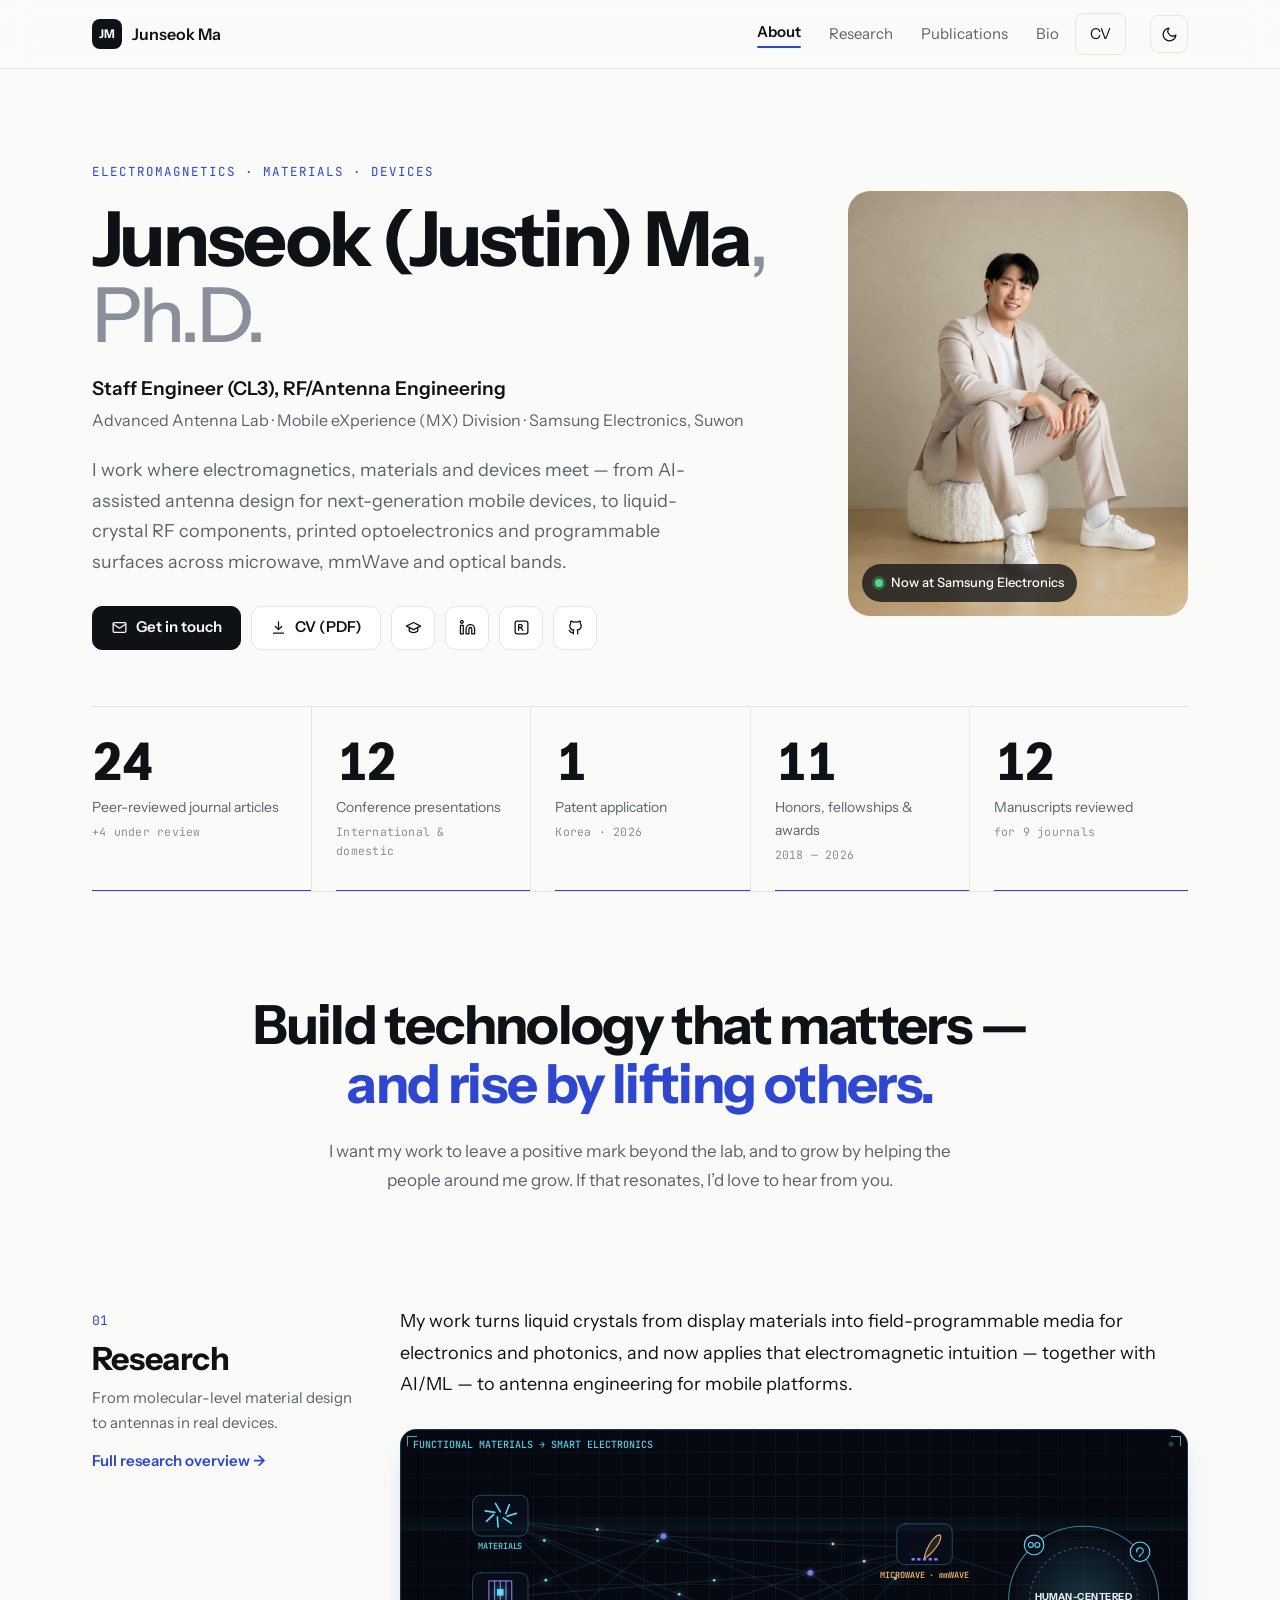
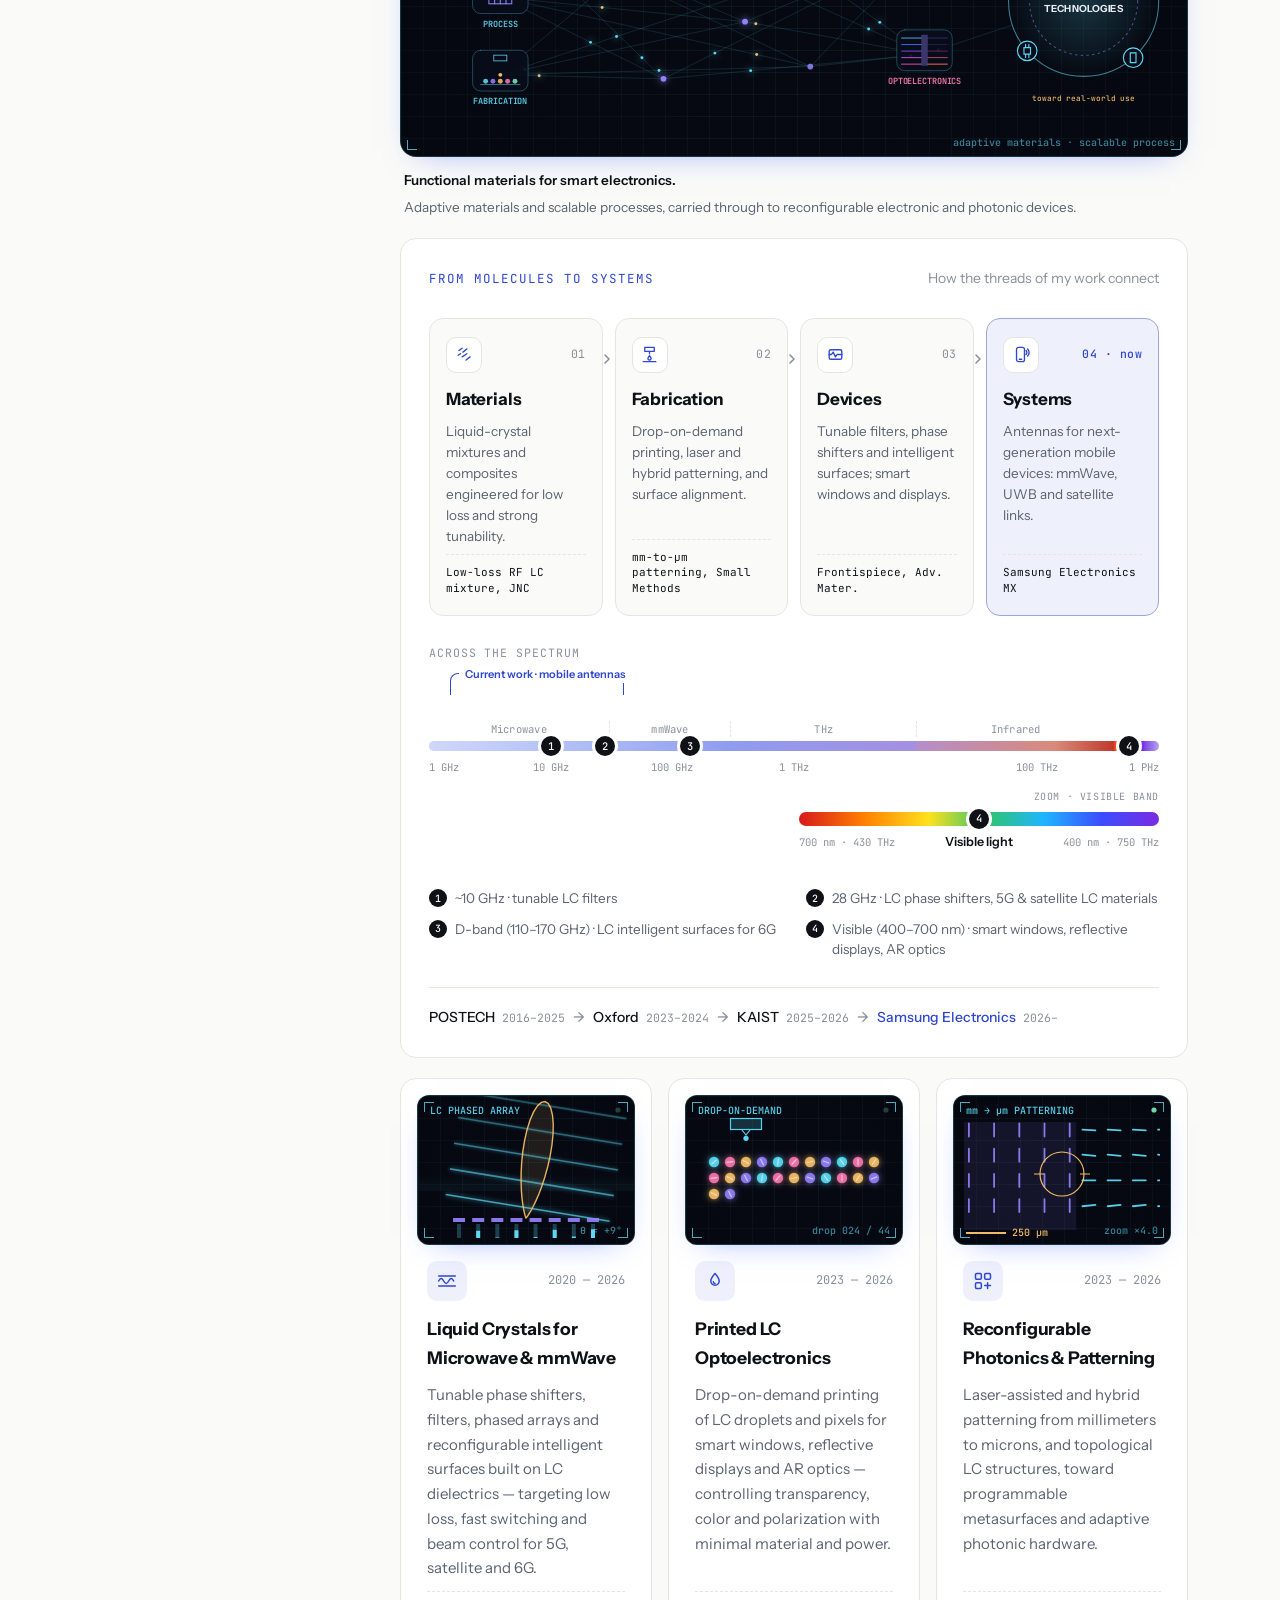
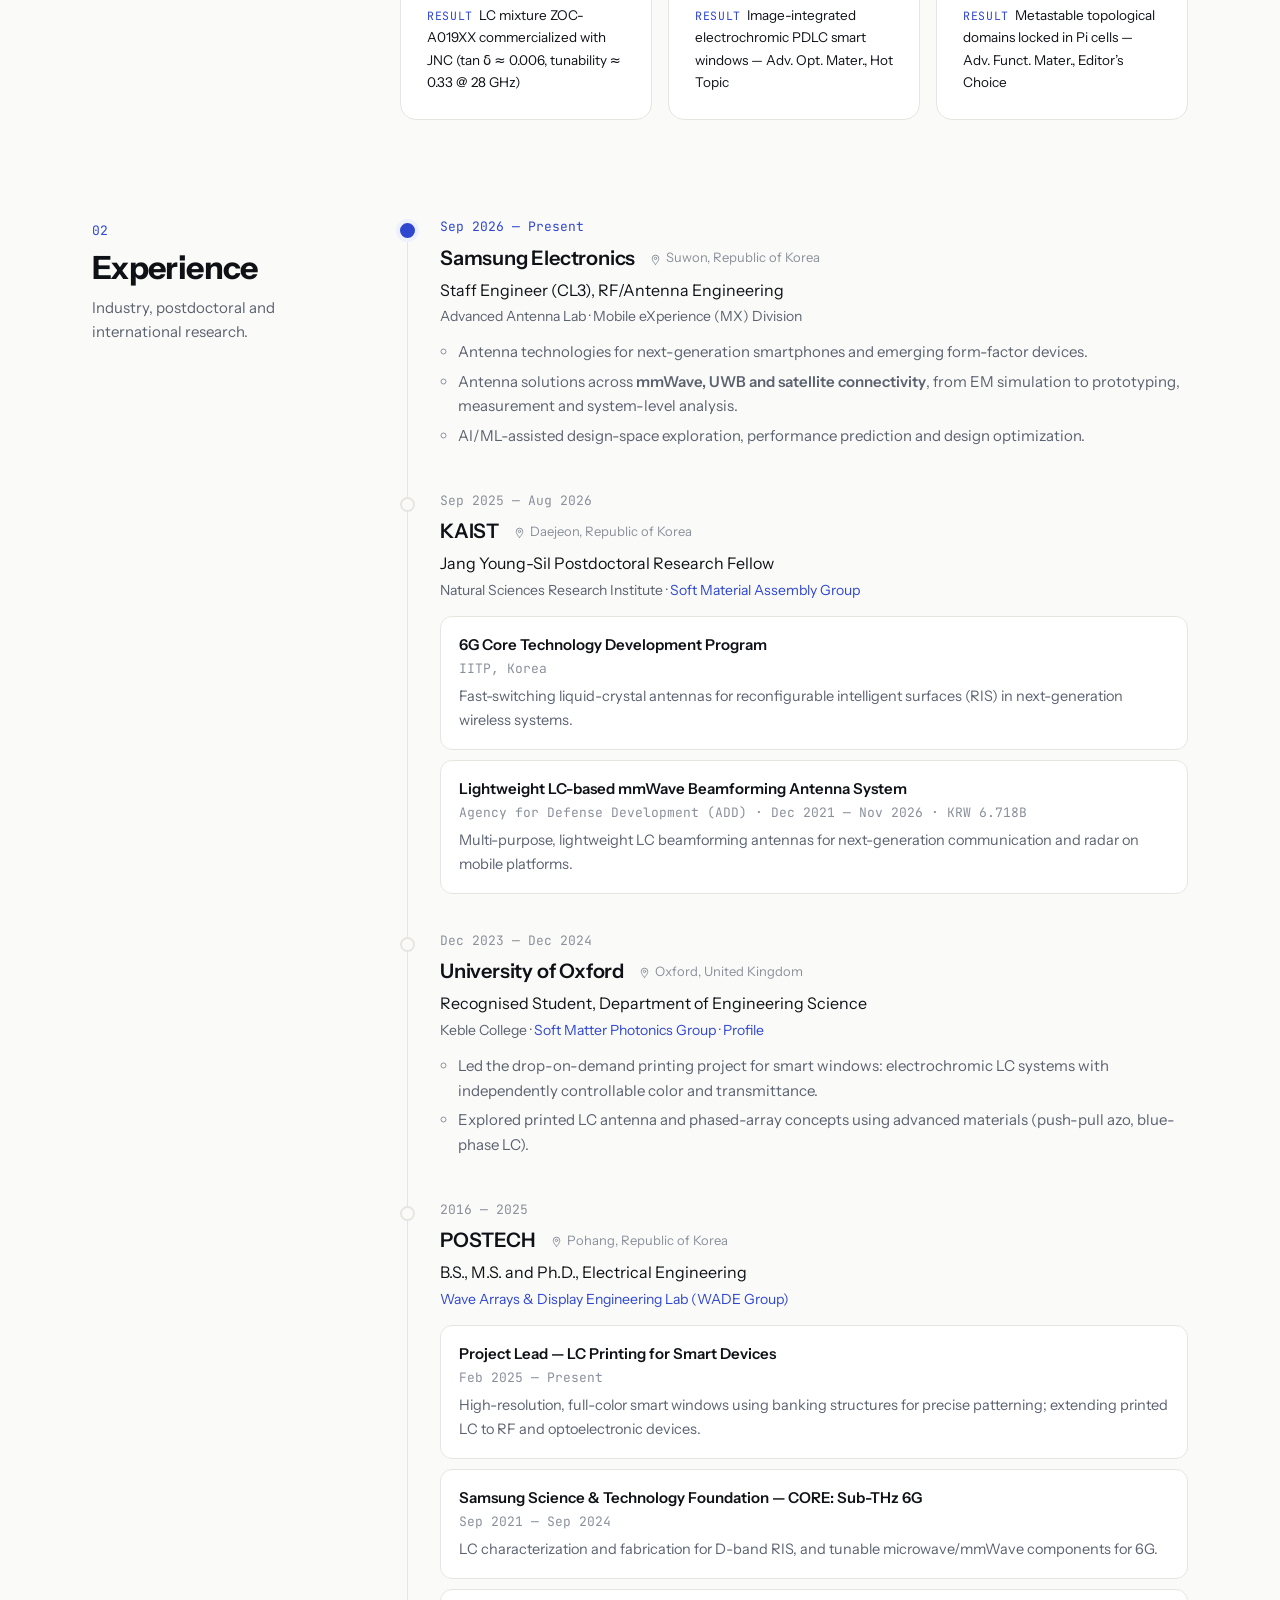
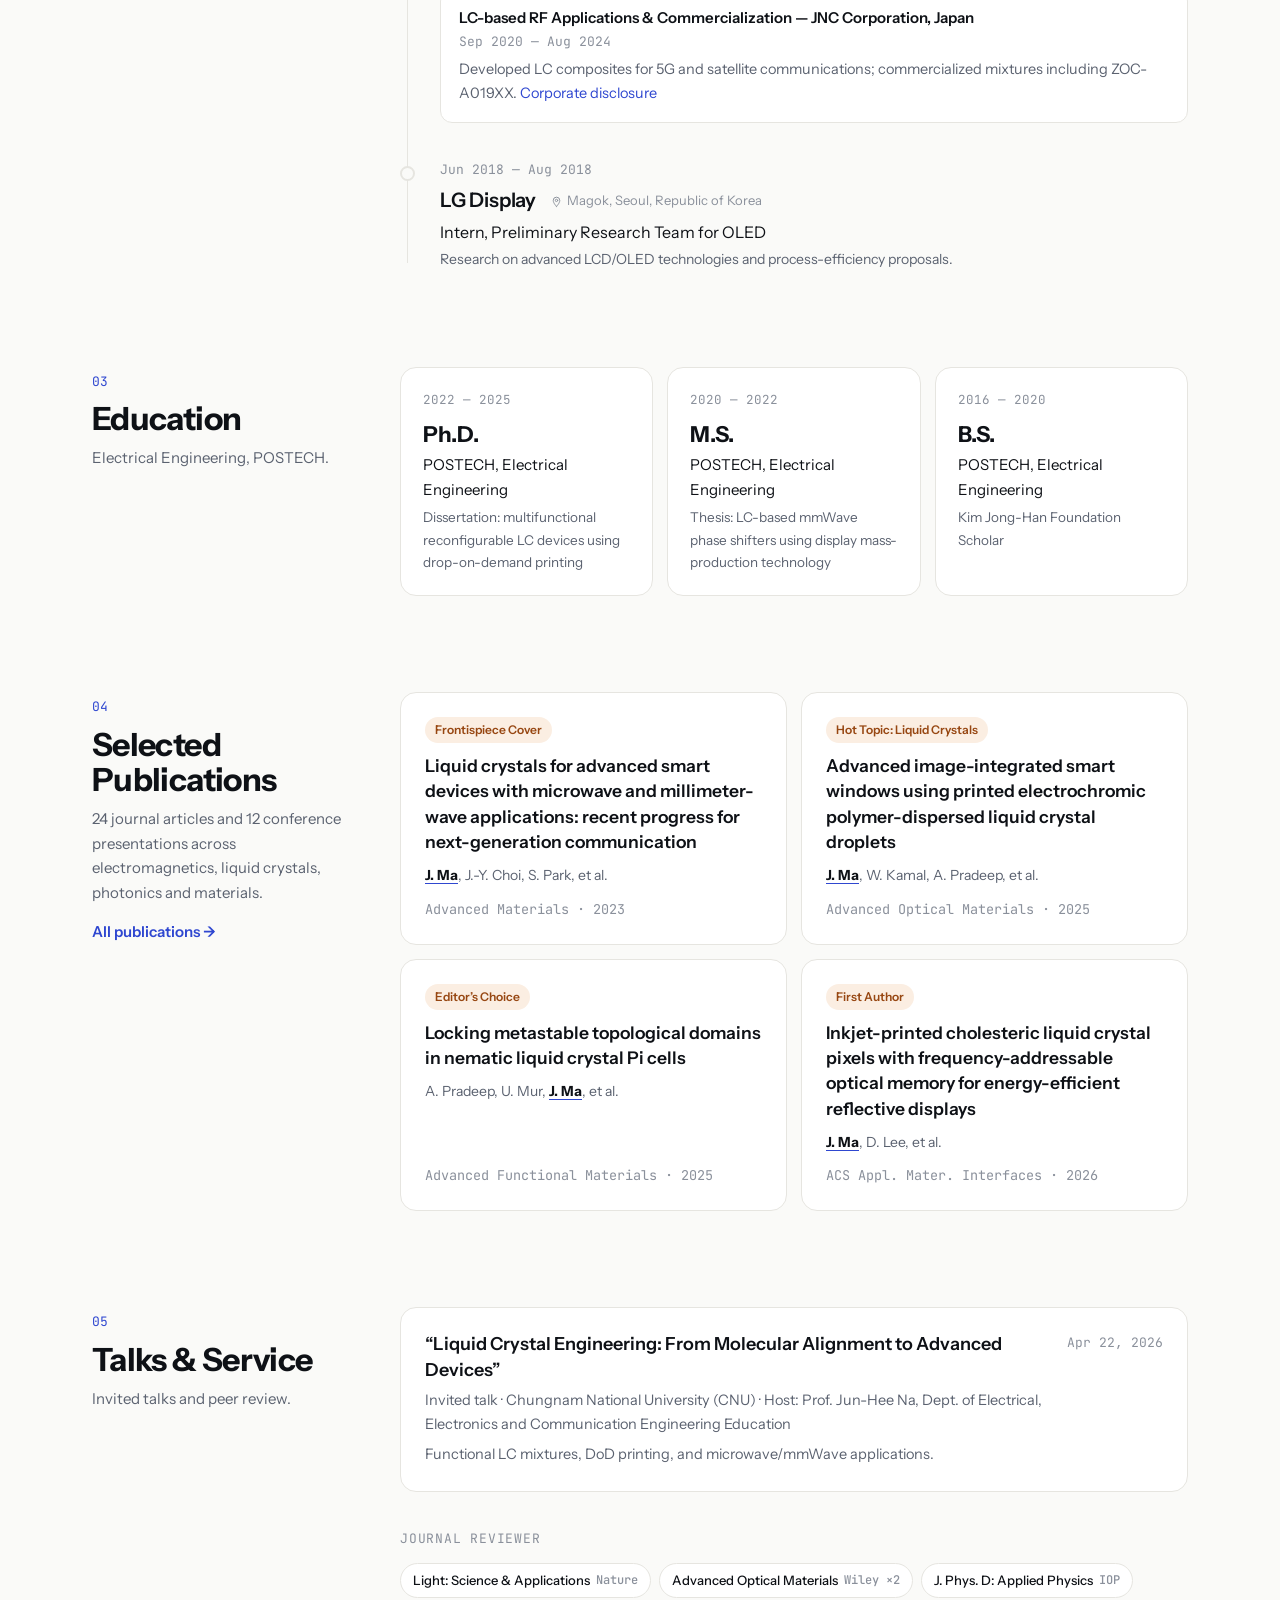
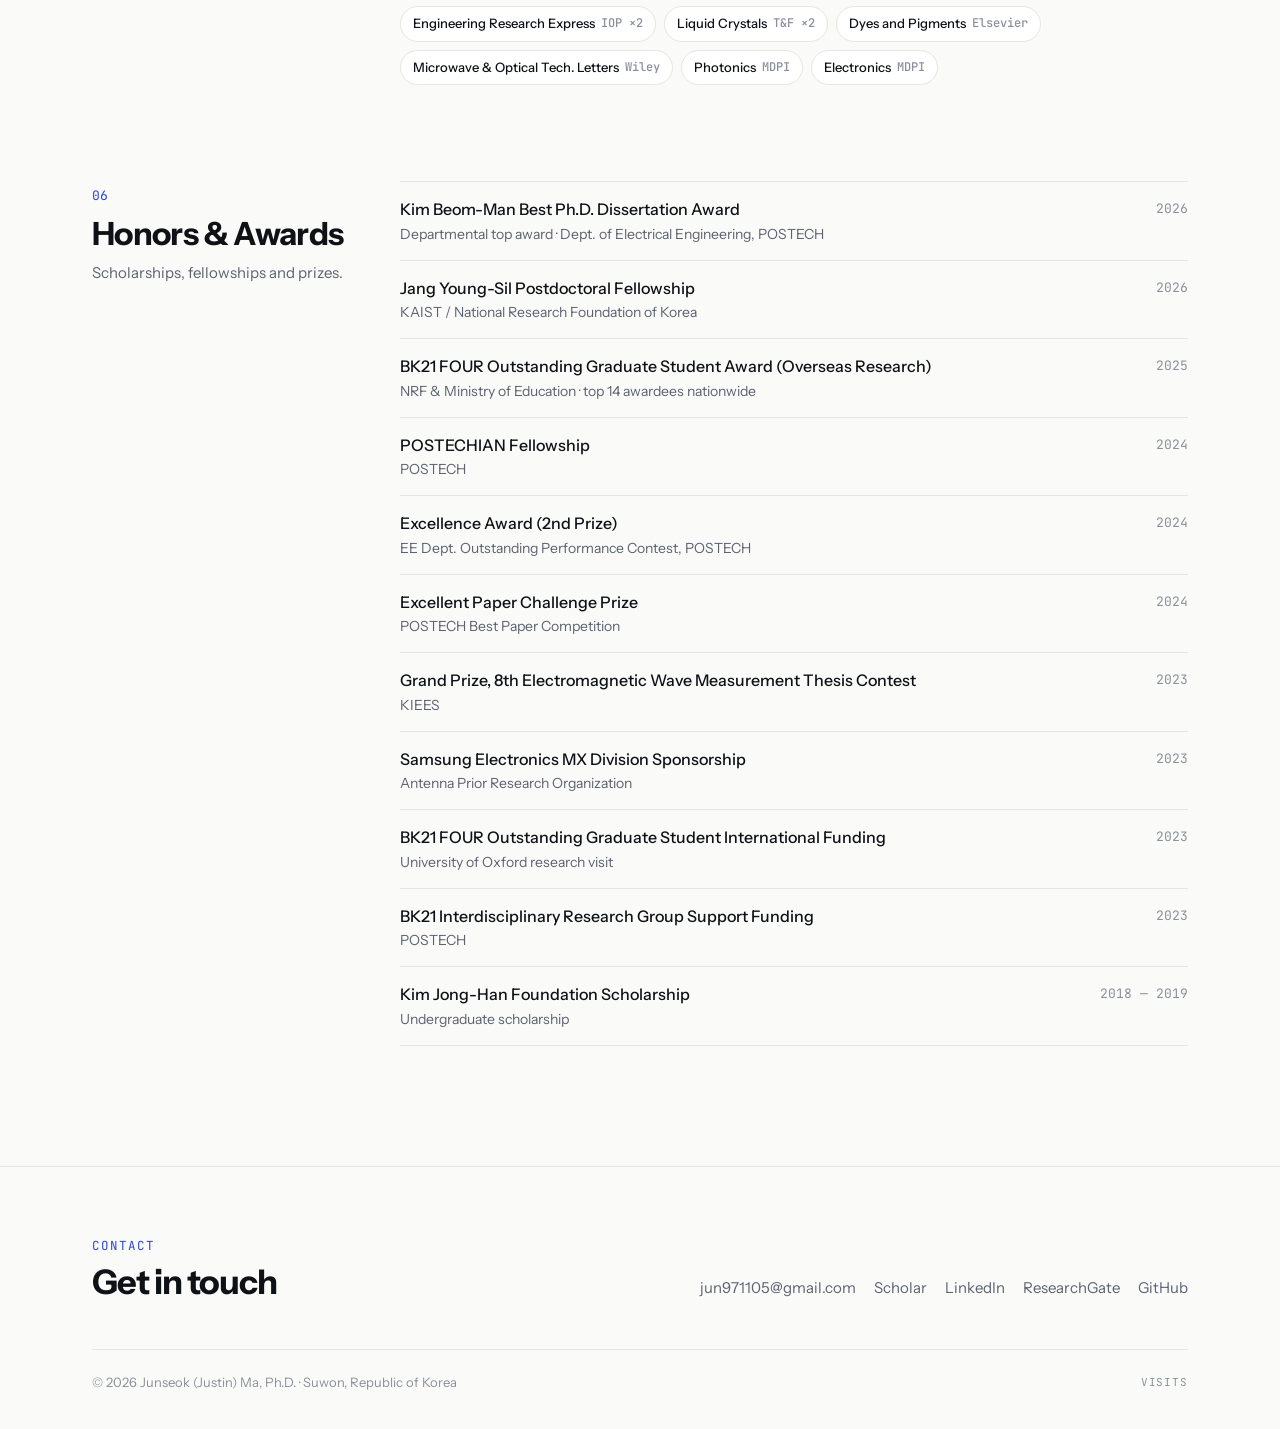
==== index.html @ 5d8ed4ac "Cache-bust stylesheet so the new home section renders with its styles" ====
<!DOCTYPE html>
<html lang="en">
<head>
  <!-- HEAD:START -->
  <meta charset="UTF-8" />
  <meta name="viewport" content="width=device-width, initial-scale=1" />
  <meta name="color-scheme" content="light dark" />
  <link rel="preconnect" href="https://fonts.googleapis.com" />
  <link rel="preconnect" href="https://fonts.gstatic.com" crossorigin />
  <link href="https://fonts.googleapis.com/css2?family=Instrument+Sans:wght@400;500;600;700&family=JetBrains+Mono:wght@400;500&display=swap" rel="stylesheet" />
  <link rel="stylesheet" href="/assets/css/site.css?v=20260925b" />
  <script>try{var t=localStorage.getItem('theme');if(t)document.documentElement.setAttribute('data-theme',t);}catch(e){}</script>
  <!-- HEAD:END -->
  <title>Junseok (Justin) Ma, Ph.D.</title>
  <meta name="description" content="Junseok (Justin) Ma, Ph.D. — Staff Engineer in RF/Antenna Engineering at Samsung Electronics. AI-assisted antenna design, mmWave, UWB, satellite connectivity and liquid-crystal RF devices." />
</head>
<body>

<!-- NAV:START -->
<header class="site-nav">
  <div class="container">
    <a class="brand" href="/"><span class="brand-mark">JM</span>Junseok Ma</a>
    <nav class="nav-links" aria-label="Main">
      <a href="/" data-nav="home" class="active" aria-current="page">About</a>
      <a href="/research.html" data-nav="research">Research</a>
      <a href="/publication.html" data-nav="publications">Publications</a>
      <a href="/bio.html" data-nav="bio">Bio</a>
      <a class="nav-cv" href="https://drive.google.com/file/d/1LHwjuKT5SRex9XsXRxIwTksMJjRlqdAP/view?usp=sharing" target="_blank" rel="noopener">CV</a>
    </nav>
    <button class="theme-toggle" type="button" data-theme-toggle aria-label="Toggle dark mode">
      <svg viewBox="0 0 24 24" fill="none" stroke="currentColor" stroke-width="1.8" stroke-linecap="round" stroke-linejoin="round" aria-hidden="true"><path d="M21 12.8A9 9 0 1 1 11.2 3a7 7 0 0 0 9.8 9.8z"/></svg>
    </button>
  </div>
</header>
<!-- NAV:END -->

<main>

  <!-- Hero -->
  <section class="hero" id="about">
    <div class="container">
      <div>
        <span class="eyebrow">Electromagnetics · Materials · Devices</span>
        <h1>Junseok (Justin) Ma<span class="phd">, Ph.D.</span></h1>
        <p class="hero-role">Staff Engineer (CL3), RF/Antenna Engineering</p>
        <p class="hero-org">Advanced Antenna Lab · Mobile eXperience (MX) Division · Samsung Electronics, Suwon</p>
        <p class="hero-lead">I work where electromagnetics, materials and devices meet — from AI-assisted antenna design for next-generation mobile devices, to liquid-crystal RF components, printed optoelectronics and programmable surfaces across microwave, mmWave and optical bands.</p>
        <div class="hero-actions">
          <a class="btn btn-primary" href="mailto:jun971105@gmail.com">
            <svg viewBox="0 0 24 24" fill="none" stroke="currentColor" stroke-width="1.8" stroke-linecap="round" stroke-linejoin="round" aria-hidden="true"><rect x="3" y="5" width="18" height="14" rx="2"/><path d="m3 7 9 6 9-6"/></svg>
            Get in touch
          </a>
          <a class="btn" href="https://drive.google.com/file/d/1LHwjuKT5SRex9XsXRxIwTksMJjRlqdAP/view?usp=sharing" target="_blank" rel="noopener">
            <svg viewBox="0 0 24 24" fill="none" stroke="currentColor" stroke-width="1.8" stroke-linecap="round" stroke-linejoin="round" aria-hidden="true"><path d="M12 4v11m0 0-4.5-4.5M12 15l4.5-4.5M5 20h14"/></svg>
            CV (PDF)
          </a>
          <a class="icon-link" href="https://scholar.google.com/citations?user=HI6_iqEAAAAJ&hl=en" target="_blank" rel="noopener" aria-label="Google Scholar" title="Google Scholar">
            <svg viewBox="0 0 24 24" fill="none" stroke="currentColor" stroke-width="1.8" stroke-linecap="round" stroke-linejoin="round" aria-hidden="true"><path d="M22 10 12 5 2 10l10 5 10-5z"/><path d="M6 12v5c3 3 9 3 12 0v-5"/></svg>
          </a>
          <a class="icon-link" href="https://www.linkedin.com/in/justin-junseok-ma/" target="_blank" rel="noopener" aria-label="LinkedIn" title="LinkedIn">
            <svg viewBox="0 0 24 24" fill="none" stroke="currentColor" stroke-width="1.8" stroke-linecap="round" stroke-linejoin="round" aria-hidden="true"><path d="M16 8a6 6 0 0 1 6 6v7h-4v-7a2 2 0 0 0-4 0v7h-4v-7a6 6 0 0 1 6-6z"/><rect x="2" y="9" width="4" height="12"/><circle cx="4" cy="4" r="2"/></svg>
          </a>
          <a class="icon-link" href="https://www.researchgate.net/profile/Justin-Ma-11/research" target="_blank" rel="noopener" aria-label="ResearchGate" title="ResearchGate">
            <svg viewBox="0 0 24 24" fill="none" stroke="currentColor" stroke-width="1.8" stroke-linecap="round" stroke-linejoin="round" aria-hidden="true"><rect x="3" y="3" width="18" height="18" rx="3"/><path d="M8 16V8h3a2 2 0 0 1 0 4H8m3 0 3 4"/></svg>
          </a>
          <a class="icon-link" href="https://github.com/justin-js-ma" target="_blank" rel="noopener" aria-label="GitHub" title="GitHub">
            <svg viewBox="0 0 24 24" fill="none" stroke="currentColor" stroke-width="1.8" stroke-linecap="round" stroke-linejoin="round" aria-hidden="true"><path d="M9 19c-4.3 1.4-4.3-2.5-6-3m12 5v-3.5c0-1 .1-1.4-.5-2 2.8-.3 5.5-1.4 5.5-6a4.6 4.6 0 0 0-1.3-3.2 4.2 4.2 0 0 0-.1-3.2s-1.1-.3-3.5 1.3a12.3 12.3 0 0 0-6.2 0C6.5 2.8 5.4 3.1 5.4 3.1a4.2 4.2 0 0 0-.1 3.2A4.6 4.6 0 0 0 4 9.5c0 4.6 2.7 5.7 5.5 6-.6.6-.6 1.2-.5 2V21"/></svg>
          </a>
        </div>
      </div>
      <div class="hero-photo">
        <img src="/images/profile/profile-hero.jpg" alt="Portrait of Junseok (Justin) Ma" width="880" height="1100" />
        <span class="status"><span class="status-dot"></span>Now at Samsung Electronics</span>
      </div>
    </div>
  </section>

  <!-- Stats -->
  <div class="container">
    <div class="stats stats--5" data-stats>
      <div class="stat"><div class="stat-num" data-count="24">24</div><div class="stat-label">Peer-reviewed journal articles</div><div class="stat-sub">+4 under review</div><span class="stat-bar" aria-hidden="true"></span></div>
      <div class="stat"><div class="stat-num" data-count="12">12</div><div class="stat-label">Conference presentations</div><div class="stat-sub">International &amp; domestic</div><span class="stat-bar" aria-hidden="true"></span></div>
      <div class="stat"><div class="stat-num" data-count="1">1</div><div class="stat-label">Patent application</div><div class="stat-sub">Korea · 2026</div><span class="stat-bar" aria-hidden="true"></span></div>
      <div class="stat"><div class="stat-num" data-count="11">11</div><div class="stat-label">Honors, fellowships &amp; awards</div><div class="stat-sub">2018 — 2026</div><span class="stat-bar" aria-hidden="true"></span></div>
      <div class="stat"><div class="stat-num" data-count="12">12</div><div class="stat-label">Manuscripts reviewed</div><div class="stat-sub">for 9 journals</div><span class="stat-bar" aria-hidden="true"></span></div>
    </div>
  </div>

  <!-- Philosophy -->
  <section class="motto" aria-label="Philosophy">
    <div class="container">
      <p class="motto-line">Build technology that matters —<br /><span>and rise by lifting others.</span></p>
      <p class="motto-text">I want my work to leave a positive mark beyond the lab, and to grow by helping the people around me grow. If that resonates, I’d love to hear from you.</p>
    </div>
  </section>

  <!-- Research -->
  <section class="section" id="research">
    <div class="container section-grid">
      <div class="section-head">
        <span class="num">01</span>
        <h2>Research</h2>
        <p>From molecular-level material design to antennas in real devices.</p>
        <a class="text-link" href="/research.html">Full research overview →</a>
      </div>
      <div>
        <p class="research-intro">My work turns liquid crystals from display materials into field-programmable media for electronics and photonics, and now applies that electromagnetic intuition — together with AI/ML — to antenna engineering for mobile platforms.</p>
        <figure class="overview-fx">
          <div class="scene scene--hero"><canvas data-scene="overview" role="img" aria-label="Animated overview: materials, processing and fabrication feed into microwave, mmWave and optoelectronic devices, toward human-centered technologies"></canvas><i class="c tl"></i><i class="c tr"></i><i class="c bl"></i><i class="c br"></i></div>
          <figcaption><span>Functional materials for smart electronics.</span> Adaptive materials and scalable processes, carried through to reconfigurable electronic and photonic devices.</figcaption>
        </figure>
        <figure class="flow card" aria-labelledby="flow-title">
          <div class="flow-head">
            <span class="eyebrow" id="flow-title">From molecules to systems</span>
            <span class="flow-sub">How the threads of my work connect</span>
          </div>
          <ol class="flow-steps">
            <li class="flow-step">
              <div class="flow-top"><span class="flow-icon"><svg viewBox="0 0 24 24" fill="none" stroke="currentColor" stroke-width="1.7" stroke-linecap="round" stroke-linejoin="round" aria-hidden="true"><path d="M5 7l4-3M10 9l5-4M9 15l6-4M14 19l5-4M4 13l3-2"/></svg></span><span class="flow-num">01</span></div>
              <h3>Materials</h3>
              <p>Liquid-crystal mixtures and composites engineered for low loss and strong tunability.</p>
              <span class="flow-proof">Low-loss RF LC mixture, JNC</span>
            </li>
            <li class="flow-step">
              <div class="flow-top"><span class="flow-icon"><svg viewBox="0 0 24 24" fill="none" stroke="currentColor" stroke-width="1.7" stroke-linecap="round" stroke-linejoin="round" aria-hidden="true"><path d="M6 3h12v5H6z"/><path d="M12 8v3"/><path d="M12 13.5c1.4 1.6 2 2.6 2 3.5a2 2 0 0 1-4 0c0-.9.6-1.9 2-3.5z"/><path d="M4 21h16"/></svg></span><span class="flow-num">02</span></div>
              <h3>Fabrication</h3>
              <p>Drop-on-demand printing, laser and hybrid patterning, and surface alignment.</p>
              <span class="flow-proof">mm-to-µm patterning, Small Methods</span>
            </li>
            <li class="flow-step">
              <div class="flow-top"><span class="flow-icon"><svg viewBox="0 0 24 24" fill="none" stroke="currentColor" stroke-width="1.7" stroke-linecap="round" stroke-linejoin="round" aria-hidden="true"><rect x="4" y="6" width="16" height="12" rx="2"/><path d="M4 12h3l2-3 3 6 2-3h6"/></svg></span><span class="flow-num">03</span></div>
              <h3>Devices</h3>
              <p>Tunable filters, phase shifters and intelligent surfaces; smart windows and displays.</p>
              <span class="flow-proof">Frontispiece, Adv. Mater.</span>
            </li>
            <li class="flow-step is-now">
              <div class="flow-top"><span class="flow-icon"><svg viewBox="0 0 24 24" fill="none" stroke="currentColor" stroke-width="1.7" stroke-linecap="round" stroke-linejoin="round" aria-hidden="true"><rect x="7" y="3" width="10" height="18" rx="2.5"/><path d="M10.5 18h3"/><path d="M19 7a4 4 0 0 1 0 5M21 5a7 7 0 0 1 0 9"/></svg></span><span class="flow-num">04 · now</span></div>
              <h3>Systems</h3>
              <p>Antennas for next-generation mobile devices: mmWave, UWB and satellite links.</p>
              <span class="flow-proof">Samsung Electronics MX</span>
            </li>
          </ol>

          <div class="spectrum" aria-label="Where the work sits on the electromagnetic spectrum">
            <div class="spectrum-label">Across the spectrum</div>
            <div class="spectrum-track">
              <span class="spectrum-now" style="left:2.9%;width:23.8%"><em>Current work · mobile antennas</em></span>
              <div class="spectrum-regions" aria-hidden="true">
                <span style="left:0;width:24.6%">Microwave</span>
                <span style="left:24.6%;width:16.7%">mmWave</span>
                <span style="left:41.3%;width:25.4%">THz</span>
                <span style="left:66.7%;width:27.2%">Infrared</span>
              </div>
              <div class="spectrum-bar">
                <i class="seg seg-mw" style="left:0;width:24.6%"></i>
                <i class="seg seg-mm" style="left:24.6%;width:16.7%"></i>
                <i class="seg seg-thz" style="left:41.3%;width:25.4%"></i>
                <i class="seg seg-ir" style="left:66.7%;width:27.2%"></i>
                <i class="seg seg-vis" style="left:93.9%;width:4%"></i>
                <i class="seg seg-uv" style="left:97.9%;width:2.1%"></i>
              </div>
              <span class="spectrum-dot" style="left:16.7%">1</span>
              <span class="spectrum-dot" style="left:24.1%">2</span>
              <span class="spectrum-dot" style="left:35.8%">3</span>
              <span class="spectrum-dot" style="left:95.9%">4</span>
              <div class="spectrum-axis"><span style="left:0%">1 GHz</span><span style="left:16.7%">10 GHz</span><span style="left:33.3%">100 GHz</span><span style="left:50%">1 THz</span><span style="left:83.3%">100 THz</span><span style="left:100%">1 PHz</span></div>
              <div class="spectrum-zoom" aria-hidden="true">
                <div class="zoom-bar"><span class="spectrum-dot">4</span></div>
                <div class="zoom-scale"><span>700 nm · 430 THz</span><b>Visible light</b><span>400 nm · 750 THz</span></div>
              </div>
            </div>
            <ul class="spectrum-legend">
              <li><b>1</b><span>~10 GHz · tunable LC filters</span></li>
              <li><b>2</b><span>28 GHz · LC phase shifters, 5G &amp; satellite LC materials</span></li>
              <li><b>3</b><span>D-band (110–170 GHz) · LC intelligent surfaces for 6G</span></li>
              <li><b>4</b><span>Visible (400–700 nm) · smart windows, reflective displays, AR optics</span></li>
            </ul>
          </div>

          <div class="flow-path">
            <span>POSTECH <em>2016–2025</em></span><span class="arrow" aria-hidden="true">→</span>
            <span>Oxford <em>2023–2024</em></span><span class="arrow" aria-hidden="true">→</span>
            <span>KAIST <em>2025–2026</em></span><span class="arrow" aria-hidden="true">→</span>
            <span class="is-now">Samsung Electronics <em>2026–</em></span>
          </div>
        </figure>
        <div class="themes">
          <article class="theme card">
            <div class="scene"><canvas data-scene="mmwave" role="img" aria-label="Animated illustration: a liquid-crystal phased array steering a beam"></canvas><i class="c tl"></i><i class="c tr"></i><i class="c bl"></i><i class="c br"></i></div>
            <div class="theme-top">
              <span class="theme-icon"><svg viewBox="0 0 24 24" fill="none" stroke="currentColor" stroke-width="1.8" stroke-linecap="round" stroke-linejoin="round" aria-hidden="true"><path d="M2 12c2-4 4-4 6 0s4 4 6 0 4-4 6 0"/><path d="M2 18h20"/><path d="M2 6h20"/></svg></span>
              <span class="theme-when">2020 — 2026</span>
            </div>
            <h3>Liquid Crystals for Microwave &amp; mmWave</h3>
            <p>Tunable phase shifters, filters, phased arrays and reconfigurable intelligent surfaces built on LC dielectrics — targeting low loss, fast switching and beam control for 5G, satellite and 6G.</p>
            <div class="result"><span>Result</span>LC mixture ZOC-A019XX commercialized with JNC (tan δ ≈ 0.006, tunability ≈ 0.33 @ 28 GHz)</div>
          </article>
          <article class="theme card">
            <div class="scene"><canvas data-scene="print" role="img" aria-label="Animated illustration: drop-on-demand printing of liquid-crystal pixels"></canvas><i class="c tl"></i><i class="c tr"></i><i class="c bl"></i><i class="c br"></i></div>
            <div class="theme-top">
              <span class="theme-icon"><svg viewBox="0 0 24 24" fill="none" stroke="currentColor" stroke-width="1.8" stroke-linecap="round" stroke-linejoin="round" aria-hidden="true"><path d="M12 3s5 5.5 5 9a5 5 0 0 1-10 0c0-3.5 5-9 5-9z"/><path d="M10 13a2 2 0 0 0 2 2"/></svg></span>
              <span class="theme-when">2023 — 2026</span>
            </div>
            <h3>Printed LC Optoelectronics</h3>
            <p>Drop-on-demand printing of LC droplets and pixels for smart windows, reflective displays and AR optics — controlling transparency, color and polarization with minimal material and power.</p>
            <div class="result"><span>Result</span>Image-integrated electrochromic PDLC smart windows — Adv. Opt. Mater., Hot Topic</div>
          </article>
          <article class="theme card">
            <div class="scene"><canvas data-scene="pattern" role="img" aria-label="Animated illustration: zooming from millimeter to micron liquid-crystal patterns"></canvas><i class="c tl"></i><i class="c tr"></i><i class="c bl"></i><i class="c br"></i></div>
            <div class="theme-top">
              <span class="theme-icon"><svg viewBox="0 0 24 24" fill="none" stroke="currentColor" stroke-width="1.8" stroke-linecap="round" stroke-linejoin="round" aria-hidden="true"><rect x="3" y="3" width="7" height="7" rx="1.5"/><rect x="14" y="3" width="7" height="7" rx="1.5"/><rect x="3" y="14" width="7" height="7" rx="1.5"/><path d="M14 17.5h7M17.5 14v7"/></svg></span>
              <span class="theme-when">2023 — 2026</span>
            </div>
            <h3>Reconfigurable Photonics &amp; Patterning</h3>
            <p>Laser-assisted and hybrid patterning from millimeters to microns, and topological LC structures, toward programmable metasurfaces and adaptive photonic hardware.</p>
            <div class="result"><span>Result</span>Metastable topological domains locked in Pi cells — Adv. Funct. Mater., Editor’s Choice</div>
          </article>
        </div>
      </div>
    </div>
  </section>

  <!-- Experience -->
  <section class="section" id="experience">
    <div class="container section-grid">
      <div class="section-head">
        <span class="num">02</span>
        <h2>Experience</h2>
        <p>Industry, postdoctoral and international research.</p>
      </div>
      <ol class="timeline">
        <li class="tl-item current">
          <div class="tl-when">Sep 2026 — Present</div>
          <div class="tl-head"><span class="tl-title">Samsung Electronics</span><span class="tl-where"><svg viewBox="0 0 24 24" fill="none" stroke="currentColor" stroke-width="1.8" stroke-linecap="round" stroke-linejoin="round" aria-hidden="true"><path d="M12 21s-6-5.6-6-11a6 6 0 0 1 12 0c0 5.4-6 11-6 11z"/><circle cx="12" cy="10" r="2.2"/></svg>Suwon, Republic of Korea</span></div>
          <div class="tl-role">Staff Engineer (CL3), RF/Antenna Engineering</div>
          <div class="tl-meta">Advanced Antenna Lab · Mobile eXperience (MX) Division</div>
          <ul class="tl-points">
            <li>Antenna technologies for next-generation smartphones and emerging form-factor devices.</li>
            <li>Antenna solutions across <strong>mmWave, UWB and satellite connectivity</strong>, from EM simulation to prototyping, measurement and system-level analysis.</li>
            <li>AI/ML-assisted design-space exploration, performance prediction and design optimization.</li>
          </ul>
        </li>
        <li class="tl-item">
          <div class="tl-when">Sep 2025 — Aug 2026</div>
          <div class="tl-head"><span class="tl-title">KAIST</span><span class="tl-where"><svg viewBox="0 0 24 24" fill="none" stroke="currentColor" stroke-width="1.8" stroke-linecap="round" stroke-linejoin="round" aria-hidden="true"><path d="M12 21s-6-5.6-6-11a6 6 0 0 1 12 0c0 5.4-6 11-6 11z"/><circle cx="12" cy="10" r="2.2"/></svg>Daejeon, Republic of Korea</span></div>
          <div class="tl-role">Jang Young-Sil Postdoctoral Research Fellow</div>
          <div class="tl-meta">Natural Sciences Research Institute · <a class="text-link" href="https://yoon.kaist.ac.kr/" target="_blank" rel="noopener">Soft Material Assembly Group</a></div>
          <div class="tl-sub">
            <div class="tl-sub-title">6G Core Technology Development Program</div>
            <div class="tl-sub-meta">IITP, Korea</div>
            <p>Fast-switching liquid-crystal antennas for reconfigurable intelligent surfaces (RIS) in next-generation wireless systems.</p>
          </div>
          <div class="tl-sub">
            <div class="tl-sub-title">Lightweight LC-based mmWave Beamforming Antenna System</div>
            <div class="tl-sub-meta">Agency for Defense Development (ADD) · Dec 2021 — Nov 2026 · KRW 6.718B</div>
            <p>Multi-purpose, lightweight LC beamforming antennas for next-generation communication and radar on mobile platforms.</p>
          </div>
        </li>
        <li class="tl-item">
          <div class="tl-when">Dec 2023 — Dec 2024</div>
          <div class="tl-head"><span class="tl-title">University of Oxford</span><span class="tl-where"><svg viewBox="0 0 24 24" fill="none" stroke="currentColor" stroke-width="1.8" stroke-linecap="round" stroke-linejoin="round" aria-hidden="true"><path d="M12 21s-6-5.6-6-11a6 6 0 0 1 12 0c0 5.4-6 11-6 11z"/><circle cx="12" cy="10" r="2.2"/></svg>Oxford, United Kingdom</span></div>
          <div class="tl-role">Recognised Student, Department of Engineering Science</div>
          <div class="tl-meta">Keble College · <a class="text-link" href="https://eng.ox.ac.uk/smp/" target="_blank" rel="noopener">Soft Matter Photonics Group</a> · <a class="text-link" href="https://eng.ox.ac.uk/people/junseok-ma/" target="_blank" rel="noopener">Profile</a></div>
          <ul class="tl-points">
            <li>Led the drop-on-demand printing project for smart windows: electrochromic LC systems with independently controllable color and transmittance.</li>
            <li>Explored printed LC antenna and phased-array concepts using advanced materials (push-pull azo, blue-phase LC).</li>
          </ul>
        </li>
        <li class="tl-item">
          <div class="tl-when">2016 — 2025</div>
          <div class="tl-head"><span class="tl-title">POSTECH</span><span class="tl-where"><svg viewBox="0 0 24 24" fill="none" stroke="currentColor" stroke-width="1.8" stroke-linecap="round" stroke-linejoin="round" aria-hidden="true"><path d="M12 21s-6-5.6-6-11a6 6 0 0 1 12 0c0 5.4-6 11-6 11z"/><circle cx="12" cy="10" r="2.2"/></svg>Pohang, Republic of Korea</span></div>
          <div class="tl-role">B.S., M.S. and Ph.D., Electrical Engineering</div>
          <div class="tl-meta"><a class="text-link" href="https://sites.google.com/view/kimwooksung/home" target="_blank" rel="noopener">Wave Arrays &amp; Display Engineering Lab (WADE Group)</a></div>
          <div class="tl-sub">
            <div class="tl-sub-title">Project Lead — LC Printing for Smart Devices</div>
            <div class="tl-sub-meta">Feb 2025 — Present</div>
            <p>High-resolution, full-color smart windows using banking structures for precise patterning; extending printed LC to RF and optoelectronic devices.</p>
          </div>
          <div class="tl-sub">
            <div class="tl-sub-title">Samsung Science &amp; Technology Foundation — CORE: Sub-THz 6G</div>
            <div class="tl-sub-meta">Sep 2021 — Sep 2024</div>
            <p>LC characterization and fabrication for D-band RIS, and tunable microwave/mmWave components for 6G.</p>
          </div>
          <div class="tl-sub">
            <div class="tl-sub-title">LC-based RF Applications &amp; Commercialization — JNC Corporation, Japan</div>
            <div class="tl-sub-meta">Sep 2020 — Aug 2024</div>
            <p>Developed LC composites for 5G and satellite communications; commercialized mixtures including ZOC-A019XX. <a href="https://www.jnc-corp.co.jp/english/news/assets/PDF.pdf" target="_blank" rel="noopener">Corporate disclosure</a></p>
          </div>
        </li>
        <li class="tl-item">
          <div class="tl-when">Jun 2018 — Aug 2018</div>
          <div class="tl-head"><span class="tl-title">LG Display</span><span class="tl-where"><svg viewBox="0 0 24 24" fill="none" stroke="currentColor" stroke-width="1.8" stroke-linecap="round" stroke-linejoin="round" aria-hidden="true"><path d="M12 21s-6-5.6-6-11a6 6 0 0 1 12 0c0 5.4-6 11-6 11z"/><circle cx="12" cy="10" r="2.2"/></svg>Magok, Seoul, Republic of Korea</span></div>
          <div class="tl-role">Intern, Preliminary Research Team for OLED</div>
          <div class="tl-meta">Research on advanced LCD/OLED technologies and process-efficiency proposals.</div>
        </li>
      </ol>
    </div>
  </section>

  <!-- Education -->
  <section class="section" id="education">
    <div class="container section-grid">
      <div class="section-head">
        <span class="num">03</span>
        <h2>Education</h2>
        <p>Electrical Engineering, POSTECH.</p>
      </div>
      <div class="edu">
        <div class="edu-item card"><div class="when">2022 — 2025</div><div class="deg">Ph.D.</div><div class="school">POSTECH, Electrical Engineering</div><div class="lab">Dissertation: multifunctional reconfigurable LC devices using drop-on-demand printing</div></div>
        <div class="edu-item card"><div class="when">2020 — 2022</div><div class="deg">M.S.</div><div class="school">POSTECH, Electrical Engineering</div><div class="lab">Thesis: LC-based mmWave phase shifters using display mass-production technology</div></div>
        <div class="edu-item card"><div class="when">2016 — 2020</div><div class="deg">B.S.</div><div class="school">POSTECH, Electrical Engineering</div><div class="lab">Kim Jong-Han Foundation Scholar</div></div>
      </div>
    </div>
  </section>

  <!-- Publications -->
  <section class="section" id="publications">
    <div class="container section-grid">
      <div class="section-head">
        <span class="num">04</span>
        <h2>Selected Publications</h2>
        <p>24 journal articles and 12 conference presentations across electromagnetics, liquid crystals, photonics and materials.</p>
        <a class="text-link" href="/publication.html">All publications →</a>
      </div>
      <div class="pubs">
        <a class="pub card" href="https://doi.org/10.1002/adma.202302474" target="_blank" rel="noopener">
          <span class="badge">Frontispiece Cover</span>
          <span class="pub-title">Liquid crystals for advanced smart devices with microwave and millimeter-wave applications: recent progress for next-generation communication</span>
          <span class="pub-authors"><span class="me">J. Ma</span>, J.-Y. Choi, S. Park, et al.</span>
          <span class="pub-venue">Advanced Materials · 2023</span>
        </a>
        <a class="pub card" href="https://doi.org/10.1002/adom.202501586" target="_blank" rel="noopener">
          <span class="badge">Hot Topic: Liquid Crystals</span>
          <span class="pub-title">Advanced image-integrated smart windows using printed electrochromic polymer-dispersed liquid crystal droplets</span>
          <span class="pub-authors"><span class="me">J. Ma</span>, W. Kamal, A. Pradeep, et al.</span>
          <span class="pub-venue">Advanced Optical Materials · 2025</span>
        </a>
        <a class="pub card" href="https://doi.org/10.1002/adfm.202512550" target="_blank" rel="noopener">
          <span class="badge">Editor’s Choice</span>
          <span class="pub-title">Locking metastable topological domains in nematic liquid crystal Pi cells</span>
          <span class="pub-authors">A. Pradeep, U. Mur, <span class="me">J. Ma</span>, et al.</span>
          <span class="pub-venue">Advanced Functional Materials · 2025</span>
        </a>
        <a class="pub card" href="https://pubs.acs.org/doi/10.1021/acsami.6c02375" target="_blank" rel="noopener">
          <span class="badge">First Author</span>
          <span class="pub-title">Inkjet-printed cholesteric liquid crystal pixels with frequency-addressable optical memory for energy-efficient reflective displays</span>
          <span class="pub-authors"><span class="me">J. Ma</span>, D. Lee, et al.</span>
          <span class="pub-venue">ACS Appl. Mater. Interfaces · 2026</span>
        </a>
      </div>
    </div>
  </section>

  <!-- Talks & Service -->
  <section class="section" id="service">
    <div class="container section-grid">
      <div class="section-head">
        <span class="num">05</span>
        <h2>Talks &amp; Service</h2>
        <p>Invited talks and peer review.</p>
      </div>
      <div>
        <div class="talk card">
          <div>
            <div class="talk-title">“Liquid Crystal Engineering: From Molecular Alignment to Advanced Devices”</div>
            <p>Invited talk · Chungnam National University (CNU) · Host: Prof. Jun-Hee Na, Dept. of Electrical, Electronics and Communication Engineering Education</p>
            <p>Functional LC mixtures, DoD printing, and microwave/mmWave applications.</p>
          </div>
          <span class="when">Apr 22, 2026</span>
        </div>
        <div class="sub-h">Journal reviewer</div>
        <div class="reviews">
          <span class="chip">Light: Science &amp; Applications <em>Nature</em></span>
          <span class="chip">Advanced Optical Materials <em>Wiley ×2</em></span>
          <span class="chip">J. Phys. D: Applied Physics <em>IOP</em></span>
          <span class="chip">Engineering Research Express <em>IOP ×2</em></span>
          <span class="chip">Liquid Crystals <em>T&amp;F ×2</em></span>
          <span class="chip">Dyes and Pigments <em>Elsevier</em></span>
          <span class="chip">Microwave &amp; Optical Tech. Letters <em>Wiley</em></span>
          <span class="chip">Photonics <em>MDPI</em></span>
          <span class="chip">Electronics <em>MDPI</em></span>
        </div>
      </div>
    </div>
  </section>

  <!-- Honors -->
  <section class="section" id="honors">
    <div class="container section-grid">
      <div class="section-head">
        <span class="num">06</span>
        <h2>Honors &amp; Awards</h2>
        <p>Scholarships, fellowships and prizes.</p>
      </div>
      <ul class="honors">
        <li><span><span class="h-title">Kim Beom-Man Best Ph.D. Dissertation Award</span><span class="h-org">Departmental top award · Dept. of Electrical Engineering, POSTECH</span></span><span class="h-year">2026</span></li>
        <li><span><span class="h-title">Jang Young-Sil Postdoctoral Fellowship</span><span class="h-org">KAIST / National Research Foundation of Korea</span></span><span class="h-year">2026</span></li>
        <li><span><span class="h-title">BK21 FOUR Outstanding Graduate Student Award (Overseas Research)</span><span class="h-org">NRF &amp; Ministry of Education · top 14 awardees nationwide</span></span><span class="h-year">2025</span></li>
        <li><span><span class="h-title">POSTECHIAN Fellowship</span><span class="h-org">POSTECH</span></span><span class="h-year">2024</span></li>
        <li><span><span class="h-title">Excellence Award (2nd Prize)</span><span class="h-org">EE Dept. Outstanding Performance Contest, POSTECH</span></span><span class="h-year">2024</span></li>
        <li><span><span class="h-title">Excellent Paper Challenge Prize</span><span class="h-org">POSTECH Best Paper Competition</span></span><span class="h-year">2024</span></li>
        <li><span><span class="h-title">Grand Prize, 8th Electromagnetic Wave Measurement Thesis Contest</span><span class="h-org">KIEES</span></span><span class="h-year">2023</span></li>
        <li><span><span class="h-title">Samsung Electronics MX Division Sponsorship</span><span class="h-org">Antenna Prior Research Organization</span></span><span class="h-year">2023</span></li>
        <li><span><span class="h-title">BK21 FOUR Outstanding Graduate Student International Funding</span><span class="h-org">University of Oxford research visit</span></span><span class="h-year">2023</span></li>
        <li><span><span class="h-title">BK21 Interdisciplinary Research Group Support Funding</span><span class="h-org">POSTECH</span></span><span class="h-year">2023</span></li>
        <li><span><span class="h-title">Kim Jong-Han Foundation Scholarship</span><span class="h-org">Undergraduate scholarship</span></span><span class="h-year">2018 — 2019</span></li>
      </ul>
    </div>
  </section>

</main>

<!-- FOOTER:START -->
<footer class="site-footer">
  <div class="container">
    <div class="footer-cta">
      <div class="footer-message footer-message--contact">
        <span class="eyebrow">Contact</span>
        <h2>Get in touch</h2>
      </div>
      <div class="footer-links">
        <a href="mailto:jun971105@gmail.com">jun971105@gmail.com</a>
        <a href="https://scholar.google.com/citations?user=HI6_iqEAAAAJ&hl=en" target="_blank" rel="noopener">Scholar</a>
        <a href="https://www.linkedin.com/in/justin-junseok-ma/" target="_blank" rel="noopener">LinkedIn</a>
        <a href="https://www.researchgate.net/profile/Justin-Ma-11/research" target="_blank" rel="noopener">ResearchGate</a>
        <a href="https://github.com/justin-js-ma" target="_blank" rel="noopener">GitHub</a>
      </div>
    </div>
    <div class="footer-bottom">
      <span>© 2026 Junseok (Justin) Ma, Ph.D. · Suwon, Republic of Korea</span>
      <span class="hits">Visits <img src="https://visitor-badge.laobi.icu/badge?page_id=justin-js-ma.github.io&color=2f47d0&style=flat-square&label=" alt="visitor count" onerror="this.style.display='none'" /></span>
    </div>
  </div>
</footer>
<script src="/assets/js/site.js" defer></script>
<script src="/assets/js/fx.js" defer></script>
<!-- FOOTER:END -->
</body>
</html>
---- assets/css/site.css ----
/* ==========================================================
   justin-js-ma.github.io — shared styles
   ========================================================== */

:root {
  --bg: #fafaf8;
  --surface: #ffffff;
  --ink: #0e1116;
  --muted: #5b6270;
  --faint: #8a909b;
  --line: #e6e5e0;
  --accent: #2f47d0;
  --accent-soft: #eef0fc;
  --warm: #974712;
  --warm-soft: #fbeee2;
  --nav-bg: rgba(250, 250, 248, 0.82);
  --radius: 16px;
  --maxw: 1160px;
  --font: "Instrument Sans", system-ui, -apple-system, "Segoe UI", sans-serif;
  --mono: "JetBrains Mono", ui-monospace, SFMono-Regular, Menlo, monospace;
}

:root[data-theme="dark"] {
  --bg: #0c0f14;
  --surface: #131821;
  --ink: #e9ecf2;
  --muted: #a0a8b6;
  --faint: #7a8392;
  --line: #242b37;
  --accent: #9aa9ff;
  --accent-soft: #1b2242;
  --warm: #f1b27c;
  --warm-soft: #32231a;
  --nav-bg: rgba(12, 15, 20, 0.82);
}

@media (prefers-color-scheme: dark) {
  :root:not([data-theme="light"]) {
    --bg: #0c0f14;
    --surface: #131821;
    --ink: #e9ecf2;
    --muted: #a0a8b6;
    --faint: #7a8392;
    --line: #242b37;
    --accent: #9aa9ff;
    --accent-soft: #1b2242;
    --warm: #f1b27c;
    --warm-soft: #32231a;
    --nav-bg: rgba(12, 15, 20, 0.82);
  }
}

*, *::before, *::after { box-sizing: border-box; }
html { scroll-behavior: smooth; scroll-padding-top: 88px; -webkit-text-size-adjust: 100%; }
body {
  margin: 0;
  background: var(--bg);
  color: var(--ink);
  font-family: var(--font);
  font-size: 16px;
  line-height: 1.65;
  -webkit-font-smoothing: antialiased;
}
img { max-width: 100%; display: block; }
a { color: inherit; text-decoration: none; }
a:hover { color: var(--accent); }
p a, li a, .text-link { color: var(--accent); }
p a:hover, li a:hover, .text-link:hover { text-decoration: underline; text-underline-offset: 3px; }
strong { font-weight: 600; }
.mono { font-family: var(--mono); }
.container { max-width: var(--maxw); margin: 0 auto; padding: 0 32px; }

/* ---------- Navigation ---------- */
.site-nav {
  position: sticky; top: 0; z-index: 50;
  background: var(--nav-bg);
  backdrop-filter: saturate(180%) blur(14px);
  -webkit-backdrop-filter: saturate(180%) blur(14px);
  border-bottom: 1px solid var(--line);
}
.site-nav .container { display: flex; align-items: center; gap: 24px; height: 68px; }
.brand { display: flex; align-items: center; gap: 10px; font-weight: 600; font-size: 16px; margin-right: auto; white-space: nowrap; }
.brand-mark {
  display: grid; place-items: center; width: 30px; height: 30px; border-radius: 8px;
  background: var(--ink); color: var(--bg); font-size: 12px; font-weight: 700; letter-spacing: 0.02em;
}
.brand:hover { color: var(--ink); }
.nav-links { display: flex; align-items: center; gap: 4px; }
.nav-links a { padding: 8px 12px; border-radius: 8px; font-size: 15px; color: var(--muted); }
.nav-links a:hover { color: var(--ink); background: var(--accent-soft); }
.nav-links a.active { color: var(--ink); font-weight: 600; }
.nav-links a.active::after { content: ""; display: block; height: 2px; margin-top: 2px; border-radius: 2px; background: var(--accent); }
.nav-cv { padding: 8px 14px !important; border: 1px solid var(--line); color: var(--ink) !important; }
.theme-toggle {
  display: grid; place-items: center; width: 38px; height: 38px; border-radius: 9px;
  border: 1px solid var(--line); background: transparent; color: var(--ink); cursor: pointer;
}
.theme-toggle:hover { background: var(--accent-soft); }
.theme-toggle svg { width: 17px; height: 17px; }

/* ---------- Common blocks ---------- */
.eyebrow { font-family: var(--mono); font-size: 12.5px; letter-spacing: 0.08em; text-transform: uppercase; color: var(--accent); }
.chip {
  display: inline-flex; align-items: center; gap: 6px; padding: 6px 12px; border-radius: 999px;
  border: 1px solid var(--line); font-size: 13px; font-weight: 500; color: var(--ink); background: var(--surface);
}
.chip-accent { background: var(--accent); border-color: var(--accent); color: #fff; }
:root[data-theme="dark"] .chip-accent { color: #0c0f14; }
@media (prefers-color-scheme: dark) { :root:not([data-theme="light"]) .chip-accent { color: #0c0f14; } }
.badge { align-self: flex-start; display: inline-block; padding: 3px 10px; border-radius: 999px; background: var(--warm-soft); color: var(--warm); font-size: 12px; font-weight: 600; }
.btn {
  display: inline-flex; align-items: center; gap: 8px; height: 44px; padding: 0 18px; border-radius: 10px;
  font-size: 15px; font-weight: 600; border: 1px solid var(--line); background: var(--surface); color: var(--ink);
}
.btn:hover { color: var(--ink); border-color: var(--ink); }
.btn-primary { background: var(--ink); border-color: var(--ink); color: var(--bg); }
.btn-primary:hover { color: var(--bg); opacity: 0.88; }
.btn svg, .icon-link svg { width: 17px; height: 17px; flex-shrink: 0; }
.card { background: var(--surface); border: 1px solid var(--line); border-radius: var(--radius); }

/* ---------- Home: hero ---------- */
.hero { padding: 88px 0 56px; }
.hero .container { display: grid; grid-template-columns: minmax(0, 1fr) 340px; gap: 72px; align-items: center; }
.hero h1 { margin: 18px 0 20px; font-size: clamp(44px, 6.4vw, 76px); line-height: 1; letter-spacing: -0.035em; font-weight: 700; }
.hero h1 .phd { color: var(--faint); font-weight: 500; }
.hero-role { font-size: 19px; font-weight: 600; margin: 0; }
.hero-org { font-size: 16px; color: var(--muted); margin: 2px 0 22px; }
.hero-lead { font-size: 18px; line-height: 1.7; color: var(--muted); max-width: 640px; margin: 0 0 28px; }
.hero-actions { display: flex; flex-wrap: wrap; gap: 10px; align-items: center; }
.icon-link {
  display: inline-grid; place-items: center; width: 44px; height: 44px; border-radius: 10px;
  border: 1px solid var(--line); background: var(--surface); color: var(--ink);
}
.icon-link:hover { border-color: var(--ink); color: var(--ink); }
.hero-photo { position: relative; }
.hero-photo img { width: 100%; height: auto; aspect-ratio: 4 / 5; object-fit: cover; border-radius: 22px; }
.hero-photo .status {
  position: absolute; left: 14px; bottom: 14px; display: inline-flex; align-items: center; gap: 8px;
  padding: 8px 13px; border-radius: 999px; background: rgba(10, 13, 18, 0.74); color: #fff; font-size: 13px; font-weight: 500;
  backdrop-filter: blur(6px); -webkit-backdrop-filter: blur(6px);
}
.status-dot { width: 8px; height: 8px; border-radius: 50%; background: #4ade80; box-shadow: 0 0 0 3px rgba(74, 222, 128, 0.25); }

/* ---------- Home: stats ---------- */
.stats { display: grid; grid-template-columns: repeat(4, minmax(0, 1fr)); border-top: 1px solid var(--line); border-bottom: 1px solid var(--line); }
.stat { padding: 26px 24px 26px 0; }
.stat + .stat { padding-left: 24px; border-left: 1px solid var(--line); }
.stat-num { font-size: 34px; font-weight: 700; letter-spacing: -0.02em; line-height: 1.1; }
.stat-label { font-size: 14px; color: var(--muted); margin-top: 6px; }

/* ---------- Home: sections ---------- */
.section { padding: 96px 0 0; }
.section-grid { display: grid; grid-template-columns: 260px minmax(0, 1fr); gap: 48px; }
.section-head { position: sticky; top: 100px; align-self: start; }
.section-head .num { font-family: var(--mono); font-size: 13px; color: var(--accent); }
.section-head h2 { margin: 8px 0 10px; font-size: 32px; line-height: 1.1; letter-spacing: -0.02em; }
.section-head p { margin: 0; font-size: 15px; color: var(--muted); }
.section-head .text-link { display: inline-block; margin-top: 14px; font-size: 15px; font-weight: 600; }

/* Research */
.research-intro { font-size: 18px; line-height: 1.75; margin: 0 0 28px; }
.figure { padding: 14px; margin: 0 0 20px; }
.figure img { border-radius: 10px; width: 100%; background: #fff; }
.figure figcaption { font-size: 13px; color: var(--faint); padding: 12px 4px 0; }
.themes { display: grid; grid-template-columns: repeat(3, minmax(0, 1fr)); gap: 16px; }
.theme h3 { font-size: 17.5px !important; }
.theme { padding: 26px; display: flex; flex-direction: column; gap: 10px; }
.theme-top { display: flex; justify-content: space-between; align-items: center; gap: 12px; }
.theme-icon { display: grid; place-items: center; width: 40px; height: 40px; border-radius: 10px; background: var(--accent-soft); color: var(--accent); }
.theme-icon svg { width: 20px; height: 20px; }
.theme-when { font-family: var(--mono); font-size: 12px; color: var(--faint); }
.theme h3 { margin: 4px 0 0; font-size: 19px; letter-spacing: -0.01em; }
.theme p { margin: 0; font-size: 15px; color: var(--muted); line-height: 1.65; }
.theme .result { margin-top: auto; padding-top: 12px; border-top: 1px dashed var(--line); font-size: 13.5px; color: var(--ink); }
.theme .result span { font-family: var(--mono); font-size: 11.5px; color: var(--accent); text-transform: uppercase; letter-spacing: 0.06em; margin-right: 6px; }

/* Timeline */
.timeline { list-style: none; margin: 0; padding: 0; position: relative; }
.timeline::before { content: ""; position: absolute; left: 7px; top: 8px; bottom: 8px; width: 1px; background: var(--line); }
.tl-item { position: relative; padding: 0 0 36px 40px; }
.tl-item:last-child { padding-bottom: 0; }
.tl-item::before {
  content: ""; position: absolute; left: 0; top: 7px; width: 15px; height: 15px; border-radius: 50%;
  background: var(--bg); border: 2px solid var(--line);
}
.tl-item.current::before { border-color: var(--accent); background: var(--accent); box-shadow: 0 0 0 4px var(--accent-soft); }
.tl-when { font-family: var(--mono); font-size: 13px; color: var(--faint); }
.tl-item.current .tl-when { color: var(--accent); }
.tl-title { margin: 4px 0 2px; font-size: 20px; font-weight: 600; letter-spacing: -0.01em; }
.tl-role { font-size: 16px; }
.tl-meta { font-size: 14px; color: var(--muted); margin-top: 2px; }
.tl-points { margin: 12px 0 0; padding-left: 18px; color: var(--muted); font-size: 15px; }
.tl-points li { margin: 5px 0; }
.tl-points li::marker { color: var(--faint); }
.tl-sub { margin-top: 14px; padding: 16px 18px; border-radius: 12px; background: var(--surface); border: 1px solid var(--line); }
.tl-sub + .tl-sub { margin-top: 10px; }
.tl-sub-title { font-weight: 600; font-size: 15px; }
.tl-sub-meta { font-size: 13px; color: var(--faint); font-family: var(--mono); }
.tl-sub p { margin: 6px 0 0; font-size: 14.5px; color: var(--muted); }

/* Education */
.edu { display: grid; grid-template-columns: repeat(3, minmax(0, 1fr)); gap: 14px; }
.edu-item { padding: 22px; }
.edu-item .when { font-family: var(--mono); font-size: 12.5px; color: var(--faint); }
.edu-item .deg { font-size: 22px; font-weight: 700; margin-top: 6px; }
.edu-item .school { font-size: 15px; }
.edu-item .lab { font-size: 13.5px; color: var(--muted); margin-top: 4px; }

/* Publications (home) */
.pubs { display: grid; grid-template-columns: repeat(2, minmax(0, 1fr)); gap: 14px; }
.pub { padding: 24px; display: flex; flex-direction: column; gap: 10px; }
.pub:hover { border-color: var(--ink); color: var(--ink); }
.pub-title { font-size: 17.5px; font-weight: 600; line-height: 1.45; }
.pub-authors { font-size: 14px; color: var(--muted); }
.pub-venue { margin-top: auto; font-size: 13.5px; color: var(--faint); font-family: var(--mono); }

/* Talks, service, honors */
.talk { padding: 24px; display: grid; grid-template-columns: minmax(0, 1fr) auto; gap: 20px; align-items: start; }
.talk-title { font-size: 18px; font-weight: 600; line-height: 1.4; }
.talk p { margin: 6px 0 0; font-size: 14.5px; color: var(--muted); }
.talk .when { font-family: var(--mono); font-size: 13px; color: var(--faint); white-space: nowrap; }
.sub-h { font-size: 13px; font-family: var(--mono); letter-spacing: 0.06em; text-transform: uppercase; color: var(--faint); margin: 36px 0 14px; }
.reviews { display: flex; flex-wrap: wrap; gap: 8px; }
.reviews .chip { background: var(--surface); }
.reviews .chip em { font-style: normal; color: var(--faint); font-family: var(--mono); font-size: 12px; }
.honors { list-style: none; margin: 0; padding: 0; border-top: 1px solid var(--line); }
.honors li { display: grid; grid-template-columns: minmax(0, 1fr) auto; gap: 24px; padding: 14px 0; border-bottom: 1px solid var(--line); }
.honors .h-title { font-weight: 500; }
.honors .h-org { display: block; font-size: 14px; color: var(--muted); }
.honors .h-year { font-family: var(--mono); font-size: 13px; color: var(--faint); padding-top: 2px; white-space: nowrap; }

/* ---------- Footer ---------- */
.site-footer { margin-top: 120px; border-top: 1px solid var(--line); }
.footer-cta { padding: 64px 0 48px; display: flex; justify-content: space-between; align-items: flex-end; gap: 32px; flex-wrap: wrap; }
.footer-cta h2 { margin: 0; font-size: clamp(32px, 4.6vw, 52px); line-height: 1.05; letter-spacing: -0.03em; }
.footer-cta h2 span { color: var(--accent); }
.footer-links { display: flex; gap: 18px; flex-wrap: wrap; font-size: 15px; color: var(--muted); }
.footer-bottom { display: flex; justify-content: space-between; align-items: center; gap: 16px; padding: 22px 0 36px; font-size: 13px; color: var(--faint); border-top: 1px solid var(--line); flex-wrap: wrap; }
.hits { display: inline-flex; align-items: center; gap: 8px; font-family: var(--mono); font-size: 11px; letter-spacing: 0.08em; text-transform: uppercase; }
.hits img { height: 16px; }

/* ---------- Inner pages (Bio / Research / Publications) ---------- */
.page { padding: 72px 0 0; }
.page-header { margin-bottom: 44px; }
.page-header h1, .page h1 { margin: 10px 0 12px; font-size: clamp(38px, 5vw, 56px); line-height: 1.05; letter-spacing: -0.03em; font-weight: 700; }
.page-header p { margin: 0; font-size: 17px; color: var(--muted); max-width: 760px; }
.page .lead { font-size: 18px; line-height: 1.75; color: var(--muted); max-width: 860px; }
.page .section { padding: 56px 0 0; }
.page .section > h2, .page .section h2 { font-size: 28px; letter-spacing: -0.02em; margin: 0 0 18px; padding-bottom: 12px; border-bottom: 1px solid var(--line); }
.page h3 { font-size: 20px; margin: 44px 0 14px; letter-spacing: -0.01em; }
.page p { max-width: 860px; }

/* Bio */
.bio-body { max-width: 860px; }
.bio-body .profile-pic { float: right; width: 280px; margin: 6px 0 24px 36px; border-radius: 18px; aspect-ratio: 4 / 5; object-fit: cover; }
.bio-body p { font-size: 17px; line-height: 1.8; color: var(--ink); margin: 0 0 20px; }
.back { margin-top: 40px; }
.back a { color: var(--accent); font-weight: 600; }

/* Research page */
.overview-img { width: 100%; border-radius: 14px; border: 1px solid var(--line); background: #fff; padding: 10px; margin: 8px 0 28px; }
.grid { display: grid; grid-template-columns: repeat(2, minmax(0, 1fr)); gap: 16px; }
.grid .card { padding: 26px; }
.grid .card h3 { margin: 0 0 10px; font-size: 19px; }
.grid .card p { margin: 0; font-size: 15.5px; color: var(--muted); line-height: 1.7; }
.bullets { padding-left: 20px; }
.bullets li { margin: 8px 0; }
.note { color: var(--faint); font-size: 14px; }

/* Publications page */
.ordered { margin: 0; padding: 0; list-style: none; counter-reset: pub; }
.ordered li {
  counter-increment: pub; position: relative; padding: 16px 0 16px 52px; border-bottom: 1px solid var(--line);
  font-size: 15.5px; line-height: 1.65;
}
.ordered li::before {
  content: counter(pub, decimal-leading-zero); position: absolute; left: 0; top: 18px;
  font-family: var(--mono); font-size: 12.5px; color: var(--faint);
}
.me { font-weight: 700; color: var(--ink); text-decoration: underline; text-decoration-color: var(--accent); text-underline-offset: 3px; }
.journal-name { font-style: italic; font-weight: 600; }
.tag { display: inline-block; font-size: 11.5px; padding: 2px 9px; border-radius: 999px; background: var(--accent-soft); color: var(--accent); font-weight: 600; margin-left: 4px; vertical-align: 1px; }
.link-btn { font-size: 13.5px; font-weight: 600; color: var(--accent); margin-left: 4px; }
.pub-jump { display: flex; flex-wrap: wrap; gap: 8px; margin: 0 0 8px; }

/* ---------- Responsive ---------- */
@media (max-width: 980px) {
  .hero .container { grid-template-columns: 1fr; gap: 40px; }
  .hero-photo { max-width: 360px; order: -1; }
  .hero-photo img { aspect-ratio: 1 / 1; object-position: 50% 12%; }
  .section-grid { grid-template-columns: 1fr; gap: 24px; }
  .section-head { position: static; }
  .stats { grid-template-columns: repeat(2, minmax(0, 1fr)); }
  .stat:nth-child(3) { padding-left: 0; border-left: 0; }
  .stat:nth-child(n+3) { border-top: 1px solid var(--line); }
}
@media (max-width: 720px) {
  .container { padding: 0 20px; }
  .site-nav .container { height: auto; padding-top: 12px; padding-bottom: 12px; flex-wrap: wrap; gap: 8px; }
  .nav-links { order: 3; width: 100%; overflow-x: auto; gap: 0; margin: 0 -8px; }
  .nav-links a { font-size: 14px; padding: 6px 8px; white-space: nowrap; }
  .hero { padding: 40px 0 40px; }
  .hero-photo { max-width: 240px; }
  .hero-photo .status { font-size: 12px; padding: 6px 10px; left: 10px; bottom: 10px; }
  .hero-lead { font-size: 16.5px; }
  .themes, .pubs, .edu, .grid { grid-template-columns: 1fr; }
  .section { padding-top: 72px; }
  .talk { grid-template-columns: 1fr; }
  .bio-body .profile-pic { float: none; width: 100%; max-width: 320px; margin: 0 0 24px; }
  .ordered li { padding-left: 40px; }
  .stat-num { font-size: 28px; }
}

/* ---------- Publications: card list ---------- */
.pub-filters { display: flex; flex-wrap: wrap; gap: 8px; margin: 0 0 8px; position: sticky; top: 68px; z-index: 5; padding: 12px 0; background: var(--bg); }
.filter {
  display: inline-flex; align-items: center; gap: 8px; height: 38px; padding: 0 14px; border-radius: 999px;
  border: 1px solid var(--line); background: var(--surface); color: var(--muted); font: inherit; font-size: 14px; font-weight: 500; cursor: pointer;
}
.filter span { font-family: var(--mono); font-size: 12px; color: var(--faint); }
.filter:hover { color: var(--ink); border-color: var(--ink); }
.filter.is-active { background: var(--ink); border-color: var(--ink); color: var(--bg); }
.filter.is-active span { color: var(--bg); opacity: 0.7; }
.filter--ext { margin-left: auto; color: var(--accent); }
.pub-group { padding-top: 40px; }
.pub-group[hidden] { display: none; }
.pub-group-title { display: flex; align-items: baseline; gap: 10px; font-size: 22px !important; margin: 0 0 16px !important; padding-bottom: 12px; border-bottom: 1px solid var(--line); }
.pub-group-title span { font-family: var(--mono); font-size: 13px; font-weight: 400; color: var(--faint); }
.pubcard {
  display: grid; grid-template-columns: 148px minmax(0, 1fr) 88px; gap: 24px; align-items: center;
  padding: 18px 22px 18px 18px; margin-bottom: 12px; background: var(--surface); border: 1px solid var(--line); border-radius: 16px;
  transition: border-color .15s ease, transform .15s ease, box-shadow .15s ease;
}
.pubcard:hover { border-color: color-mix(in srgb, var(--accent) 45%, var(--line)); transform: translateY(-1px); box-shadow: 0 6px 22px -14px rgba(20, 30, 80, 0.35); }
.pubcard[hidden] { display: none; }
.pubcard--compact { grid-template-columns: minmax(0, 1fr) 88px; padding: 16px 22px; }
.pub-thumb {
  position: relative; height: 104px; border-radius: 11px; overflow: hidden; display: flex; flex-direction: column; justify-content: space-between;
  padding: 12px; color: var(--accent); background: var(--accent-soft);
  background-image: radial-gradient(circle at 1px 1px, color-mix(in srgb, var(--accent) 22%, transparent) 1px, transparent 0);
  background-size: 10px 10px;
}
.pub-thumb svg { width: 26px; height: 26px; }
.pub-thumb span { font-family: var(--mono); font-size: 11px; line-height: 1.35; color: var(--ink); opacity: 0.8; }
.pub-thumb--optics { color: #b4532a; background-color: #fbefe6; background-image: radial-gradient(circle at 1px 1px, rgba(180, 83, 42, 0.18) 1px, transparent 0); }
.pub-thumb--matter { color: #1f7a5c; background-color: #e7f4ee; background-image: radial-gradient(circle at 1px 1px, rgba(31, 122, 92, 0.18) 1px, transparent 0); }
.pub-thumb--plain { color: var(--muted); background-color: var(--bg); background-image: none; border: 1px dashed var(--line); }
.pub-thumb img { position: absolute; inset: 0; width: 100%; height: 100%; object-fit: cover; }
:root[data-theme="dark"] .pub-thumb--optics { background-color: #2c1d14; }
:root[data-theme="dark"] .pub-thumb--matter { background-color: #12261f; }
@media (prefers-color-scheme: dark) {
  :root:not([data-theme="light"]) .pub-thumb--optics { background-color: #2c1d14; }
  :root:not([data-theme="light"]) .pub-thumb--matter { background-color: #12261f; }
}
.pub-body { min-width: 0; }
.pub-name { margin: 0 0 6px !important; font-size: 17px !important; line-height: 1.4; letter-spacing: -0.005em; font-weight: 600; }
.pub-name .lang { font-weight: 400; color: var(--faint); font-size: 14px; }
.pub-by { margin: 0; font-size: 14px; line-height: 1.55; color: var(--muted); }
.pub-in { margin: 3px 0 0; font-size: 14px; color: var(--ink); }
.pub-pills { display: flex; flex-wrap: wrap; gap: 6px; margin-top: 10px; }
.pill { display: inline-flex; align-items: center; height: 24px; padding: 0 10px; border-radius: 999px; font-size: 11.5px; font-weight: 600; letter-spacing: 0.02em; }
.pill--status { background: var(--warm-soft); color: var(--warm); }
.pill--first { background: var(--accent-soft); color: var(--accent); }
.pill--link { border: 1px solid var(--line); color: var(--ink); font-family: var(--mono); font-weight: 500; text-transform: uppercase; font-size: 11px; }
.pill--link:hover { border-color: var(--accent); color: var(--accent); }
.pub-year { justify-self: end; font-size: 30px; font-weight: 600; letter-spacing: -0.02em; color: color-mix(in srgb, var(--ink) 22%, transparent); font-variant-numeric: tabular-nums; }
.pub-empty { color: var(--faint); padding: 24px 0; }
@media (max-width: 720px) {
  .pubcard, .pubcard--compact { grid-template-columns: 1fr; gap: 6px; padding: 16px; }
  .pub-thumb { display: none; }
  .pub-year { order: -1; justify-self: start; font-family: var(--mono); font-size: 12.5px; font-weight: 500; color: var(--faint); letter-spacing: 0; }
  .filter--ext { margin-left: 0; }
  .pub-filters { top: 96px; }
}

/* ---------- Bio page ---------- */
.bio-header { margin-bottom: 48px; }
.bio-tagline { font-size: clamp(19px, 2.2vw, 23px) !important; line-height: 1.45; color: var(--muted); margin: 0 !important; letter-spacing: -0.01em; }
.bio-layout { display: grid; grid-template-columns: 300px minmax(0, 1fr); gap: 72px; align-items: start; }
.bio-aside { position: sticky; top: 100px; display: flex; flex-direction: column; gap: 24px; }
.bio-photo { width: 100%; aspect-ratio: 4 / 5; height: auto; object-fit: cover; border-radius: 18px; }
.bio-facts { margin: 0; display: flex; flex-direction: column; gap: 14px; }
.bio-facts div { padding-top: 14px; border-top: 1px solid var(--line); }
.bio-facts dt { font-family: var(--mono); font-size: 11.5px; letter-spacing: 0.08em; text-transform: uppercase; color: var(--faint); margin-bottom: 4px; }
.bio-facts dd { margin: 0; font-size: 14.5px; line-height: 1.55; }
.bio-links { display: flex; flex-wrap: wrap; gap: 6px 14px; padding-top: 14px; border-top: 1px solid var(--line); font-size: 14px; }
.bio-links a { color: var(--accent); }
.bio-links a:hover { text-decoration: underline; text-underline-offset: 3px; }
.bio-text { max-width: 660px; }
.bio-text p { font-size: 18px; line-height: 1.8; margin: 0 0 1.35em; max-width: none; }
.bio-text .bio-lead { font-size: 21px; line-height: 1.6; letter-spacing: -0.01em; color: var(--ink); }
.bio-text .bio-close { padding-top: 1.35em; border-top: 1px solid var(--line); color: var(--ink); font-weight: 500; }
@media (max-width: 980px) {
  .bio-layout { grid-template-columns: 1fr; gap: 36px; }
  .bio-aside { position: static; display: grid; grid-template-columns: 180px minmax(0, 1fr); gap: 20px 24px; }
  .bio-aside .bio-photo { grid-row: span 2; }
  .bio-links { grid-column: 1 / -1; }
}
@media (max-width: 720px) {
  .bio-header { margin-bottom: 32px; }
  .bio-aside { grid-template-columns: 112px minmax(0, 1fr); gap: 14px 16px; }
  .bio-aside .bio-photo { grid-row: span 1; border-radius: 12px; }
  .bio-facts { gap: 10px; }
  .bio-facts div:first-child { padding-top: 0; border-top: 0; }
  .bio-facts dd { font-size: 13.5px; }
  .bio-text p { font-size: 16.5px; line-height: 1.75; margin-bottom: 1.2em; }
  .bio-text .bio-lead { font-size: 18.5px; }
}
.pub-thumb.has-art { padding: 0; display: block; }
.pub-thumb .thumb-art { width: 100%; height: 100%; display: block; }

/* ---------- Home: research infographic ---------- */
.flow { padding: 28px; margin: 0 0 20px; display: flex; flex-direction: column; gap: 28px; }
.flow-head { display: flex; justify-content: space-between; align-items: baseline; gap: 16px; flex-wrap: wrap; }
.flow-sub { font-size: 14px; color: var(--faint); }
.flow-steps { list-style: none; margin: 0; padding: 0; display: grid; grid-template-columns: repeat(4, minmax(0, 1fr)); gap: 12px; counter-reset: none; }
.flow-step { position: relative; display: flex; flex-direction: column; gap: 8px; padding: 18px 16px; border-radius: 14px; background: var(--bg); border: 1px solid var(--line); }
.flow-step:not(:last-child)::after {
  content: ""; position: absolute; top: 34px; right: -12px; width: 12px; height: 12px; z-index: 1;
  background: no-repeat center / 12px url("data:image/svg+xml,%3Csvg xmlns='http://www.w3.org/2000/svg' viewBox='0 0 12 12'%3E%3Cpath d='M3 2l4 4-4 4' fill='none' stroke='%238a909b' stroke-width='1.6' stroke-linecap='round' stroke-linejoin='round'/%3E%3C/svg%3E");
}
.flow-step.is-now { background: var(--accent-soft); border-color: color-mix(in srgb, var(--accent) 40%, var(--line)); }
.flow-top { display: flex; justify-content: space-between; align-items: center; }
.flow-icon { display: grid; place-items: center; width: 36px; height: 36px; border-radius: 10px; background: var(--surface); color: var(--accent); border: 1px solid var(--line); }
.flow-icon svg { width: 19px; height: 19px; }
.flow-num { font-family: var(--mono); font-size: 11.5px; color: var(--faint); letter-spacing: 0.04em; }
.flow-step.is-now .flow-num { color: var(--accent); font-weight: 500; }
.flow-step h3 { margin: 4px 0 0; font-size: 17px; letter-spacing: -0.01em; }
.flow-step p { margin: 0; font-size: 13.5px; line-height: 1.55; color: var(--muted); }
.flow-proof { margin-top: auto; padding-top: 10px; border-top: 1px dashed var(--line); font-family: var(--mono); font-size: 11px; line-height: 1.45; color: var(--ink); }

.spectrum { display: flex; flex-direction: column; gap: 10px; }
.spectrum-label { font-family: var(--mono); font-size: 11.5px; letter-spacing: 0.08em; text-transform: uppercase; color: var(--faint); }
.spectrum-track { position: relative; padding: 30px 0 26px; }
.spectrum-bar { position: relative; height: 10px; border-radius: 999px; overflow: hidden; background: var(--line); }
:root[data-theme="dark"] .spectrum-bar { filter: saturate(0.9) brightness(0.85); }
.spectrum-now {
  position: absolute; top: 0; height: 22px; border: 1.5px solid var(--accent); border-bottom: 0; border-radius: 8px 8px 0 0;
  display: flex; align-items: flex-start; justify-content: flex-start;
}
.spectrum-now em { font-style: normal; font-size: 11px; font-weight: 600; color: var(--accent); background: var(--surface); padding: 0 6px; margin-left: 8px; transform: translateY(-9px); white-space: nowrap; }
.spectrum-dot {
  position: absolute; top: 25px; transform: translateX(-50%); display: grid; place-items: center; width: 20px; height: 20px; border-radius: 50%;
  background: var(--ink); color: var(--bg); font-family: var(--mono); font-size: 10.5px; font-weight: 500; box-shadow: 0 0 0 3px var(--surface);
}
.spectrum-axis { position: relative; height: 16px; margin-top: 8px; }
.spectrum-axis span { position: absolute; transform: translateX(-50%); font-family: var(--mono); font-size: 10.5px; color: var(--faint); white-space: nowrap; }
.spectrum-axis span:first-child { transform: none; }
.spectrum-axis span:last-child { transform: translateX(-100%); }
.spectrum-legend { list-style: none; margin: 0; padding: 0; display: grid; grid-template-columns: repeat(2, minmax(0, 1fr)); gap: 10px 24px; font-size: 13.5px; line-height: 1.5; color: var(--muted); }
.spectrum-legend li { display: grid; grid-template-columns: 26px minmax(0, 1fr); align-items: start; }
.spectrum-legend b { display: inline-grid; place-items: center; width: 18px; height: 18px; margin-top: 1px; border-radius: 50%; background: var(--ink); color: var(--bg); font-family: var(--mono); font-size: 10px; font-weight: 500; }

.flow-path { display: flex; flex-wrap: wrap; align-items: center; gap: 8px; padding-top: 18px; border-top: 1px solid var(--line); font-size: 14px; font-weight: 500; }
.flow-path em { font-style: normal; font-family: var(--mono); font-size: 11.5px; font-weight: 400; color: var(--faint); margin-left: 4px; }
.flow-path .arrow { color: var(--faint); }
.flow-path .is-now { color: var(--accent); }

@media (max-width: 980px) {
  .flow-steps { grid-template-columns: repeat(2, minmax(0, 1fr)); }
  .flow-step:nth-child(2)::after { display: none; }
}
@media (max-width: 720px) {
  .flow { padding: 18px; gap: 22px; }
  .flow-steps { grid-template-columns: 1fr; }
  .flow-step::after { display: none; }
  .spectrum-legend { grid-template-columns: 1fr; }
  .spectrum-axis span:nth-child(2), .spectrum-axis span:nth-child(5) { display: none; }
  .spectrum-now em { font-size: 10px; }
}

/* ---------- Stats: animated ---------- */
.stat { position: relative; overflow: hidden; }
.stat-num { font-variant-numeric: tabular-nums; font-size: clamp(38px, 4.4vw, 52px) !important; transition: color .6s ease; }
.stats.is-armed .stat-num { color: var(--accent); }
.stats.is-in .stat-num.done { color: var(--ink); }
.stat-sub { font-family: var(--mono); font-size: 11.5px; color: var(--faint); margin-top: 4px; letter-spacing: 0.02em; }
.stat-bar { position: absolute; left: 0; bottom: -1px; height: 2px; width: 100%; background: var(--accent); transform: scaleX(0); transform-origin: left; }
.stat + .stat .stat-bar { left: 24px; width: calc(100% - 24px); }
.stats.is-armed .stat-bar { transition: transform 1.4s cubic-bezier(.16, 1, .3, 1); }
.stats.is-in .stat-bar { transform: scaleX(1); }
.stats.is-in .stat:nth-child(2) .stat-bar { transition-delay: .14s; }
.stats.is-in .stat:nth-child(3) .stat-bar { transition-delay: .28s; }
.stats.is-in .stat:nth-child(4) .stat-bar { transition-delay: .42s; }
.stats:not(.is-armed) .stat-bar { transform: scaleX(1); opacity: .35; }

/* ---------- Original research figure ---------- */
.figure--hero { padding: 18px; }
.figure--hero img { border-radius: 12px; }
.figure--hero figcaption { display: flex; flex-wrap: wrap; gap: 4px 10px; font-size: 13.5px; color: var(--muted); padding: 14px 4px 2px; }
.figure--hero figcaption span { font-weight: 600; color: var(--ink); }

/* ---------- Spectrum: regions + visible zoom ---------- */
.spectrum-track { padding-top: 48px !important; }
.spectrum-now { top: 0 !important; }
.spectrum-regions { position: relative; height: 16px; margin-bottom: 4px; }
.spectrum-regions span { position: absolute; top: 0; text-align: center; font-family: var(--mono); font-size: 10.5px; letter-spacing: 0.02em; color: var(--faint); border-left: 1px dashed var(--line); line-height: 16px; white-space: nowrap; overflow: hidden; }
.spectrum-regions span:first-child { border-left: 0; }
.seg { position: absolute; top: 0; bottom: 0; }
.seg-mw { background: linear-gradient(90deg, #cfd7fa, #a9b8f4); }
.seg-mm { background: linear-gradient(90deg, #a9b8f4, #8e9cef); }
.seg-thz { background: linear-gradient(90deg, #8e9cef, #a58fe0); }
.seg-ir { background: linear-gradient(90deg, #b58ec9, #d98a7a 70%, #c0392b); }
.seg-vis { background: linear-gradient(90deg, #ff2d2d, #ff9a1f, #ffe11f, #37d67a, #1fb5ff, #3b4cff, #8a2be2); }
.seg-uv { background: linear-gradient(90deg, #7b3fe4, #b6a6f0); }
.spectrum-dot { top: 63px !important; }
.spectrum-zoom { margin: 14px 0 0 auto; width: min(360px, 100%); position: relative; }
.spectrum-zoom::before { content: "zoom · visible band"; display: block; text-align: right; margin-bottom: 6px; font-family: var(--mono); font-size: 10px; letter-spacing: 0.06em; text-transform: uppercase; color: var(--faint); }
.zoom-bar { position: relative; height: 14px; border-radius: 999px; background: linear-gradient(90deg, #d7191c 0%, #ff7f00 18%, #ffe11f 36%, #2fc46b 52%, #1fb5ff 68%, #3b4cff 84%, #7a2be2 100%); }
.zoom-bar .spectrum-dot { top: -3px !important; left: 50%; }
.zoom-scale { display: flex; justify-content: space-between; align-items: baseline; gap: 8px; margin-top: 6px; font-family: var(--mono); font-size: 10.5px; color: var(--faint); }
.zoom-scale b { font-family: var(--font); font-size: 12.5px; font-weight: 600; color: var(--ink); }

/* ---------- Research scenes (sci-fi screens) ---------- */
.scene { position: relative; height: 150px; border-radius: 12px; overflow: hidden; background: #060912; border: 1px solid rgba(95, 227, 255, 0.2);
  box-shadow: 0 10px 30px -18px rgba(40, 80, 255, 0.55), inset 0 0 0 1px rgba(150, 132, 255, 0.06); }
.scene canvas { position: absolute; inset: 0; width: 100%; height: 100%; display: block; }
.scene .c { position: absolute; width: 10px; height: 10px; border-color: #5fe3ff; border-style: solid; border-width: 0; opacity: .75; pointer-events: none; }
.scene .tl { top: 6px; left: 6px; border-top-width: 1.5px; border-left-width: 1.5px; }
.scene .tr { top: 6px; right: 6px; border-top-width: 1.5px; border-right-width: 1.5px; }
.scene .bl { bottom: 6px; left: 6px; border-bottom-width: 1.5px; border-left-width: 1.5px; }
.scene .br { bottom: 6px; right: 6px; border-bottom-width: 1.5px; border-right-width: 1.5px; }
.theme .scene { margin: -10px -10px 6px; }
.card--scene { display: flex; flex-direction: column; }
.card--scene .scene { height: 170px; margin: -10px -10px 18px; }
@media (max-width: 720px) { .scene { height: 140px; } .card--scene .scene { height: 150px; } .spectrum-regions span { font-size: 8.5px; letter-spacing: 0; } .spectrum-regions span:nth-child(3) { visibility: hidden; } }

/* ---------- Research: highlights timeline ---------- */
.highlights { list-style: none; margin: 0; padding: 0; position: relative; }
.highlights::before { content: ""; position: absolute; left: 96px; top: 6px; bottom: 6px; width: 1px; background: var(--line); }
.hl { display: grid; grid-template-columns: 80px minmax(0, 1fr); gap: 32px; padding: 0 0 26px; position: relative; }
.hl::before { content: ""; position: absolute; left: 91px; top: 6px; width: 11px; height: 11px; border-radius: 50%; background: var(--bg); border: 2px solid var(--accent); }
.hl-year { font-family: var(--mono); font-size: 13px; color: var(--faint); text-align: right; padding-top: 1px; }
.hl-tag { display: inline-block; font-family: var(--mono); font-size: 11px; letter-spacing: 0.06em; text-transform: uppercase; color: var(--accent); }
.hl h3 { margin: 4px 0 6px !important; font-size: 18px !important; letter-spacing: -0.01em; }
.hl p { margin: 0; font-size: 15px; line-height: 1.65; color: var(--muted); max-width: 760px; }
.hl-link { font-family: var(--mono); font-size: 12px; font-weight: 500; white-space: nowrap; }
.page .note a { color: var(--accent); }

/* ---------- Footer message ---------- */
.footer-message { max-width: 920px; }
.footer-message h2 { font-size: clamp(30px, 4vw, 46px) !important; }
.footer-message p { margin: 16px 0 0; font-size: 16.5px; line-height: 1.7; color: var(--muted); }
@media (max-width: 720px) {
  .highlights::before { left: 6px; }
  .hl { grid-template-columns: 1fr; gap: 4px; padding-left: 28px; }
  .hl::before { left: 1px; }
  .hl-year { text-align: left; }
}

/* ---------- Stats: five columns ---------- */
.stats--5 { grid-template-columns: repeat(5, minmax(0, 1fr)); }
.stats.is-in .stat:nth-child(5) .stat-bar { transition-delay: .56s; }
@media (max-width: 980px) {
  .stats--5 { grid-template-columns: repeat(2, minmax(0, 1fr)); }
  .stats--5 .stat:nth-child(odd) { padding-left: 0; border-left: 0; }
  .stats--5 .stat:nth-child(odd) .stat-bar { left: 0; width: 100%; }
  .stats--5 .stat:nth-child(even) { padding-left: 24px; border-left: 1px solid var(--line); }
  .stats--5 .stat:nth-child(n+3) { border-top: 1px solid var(--line); }
  .stats--5 .stat:nth-child(5) { grid-column: 1 / -1; }
}

/* ---------- Publications: numbering + year dividers ---------- */
.pubcard { grid-template-columns: 136px minmax(0, 1fr) 64px; padding: 16px 20px 16px 16px; margin-bottom: 10px; }
.pubcard--compact { grid-template-columns: minmax(0, 1fr) 64px; }
.pub-thumb { height: 92px; }
.pub-name { font-size: 17.5px !important; line-height: 1.38; }
.pub-by { color: color-mix(in srgb, var(--ink) 62%, var(--bg)); }
.pub-in { margin-top: 5px; font-size: 14px; font-weight: 500; }
.pub-in .journal-name { color: var(--accent); font-style: italic; font-weight: 600; }
.pub-y { color: var(--faint); font-weight: 400; }
.pub-no { justify-self: end; align-self: start; margin-top: 2px; font-family: var(--mono); font-size: 13px; font-weight: 500; color: var(--muted); background: var(--bg); border: 1px solid var(--line); border-radius: 8px; padding: 4px 8px; min-width: 44px; text-align: center; }
.pubcard[data-first="true"] .pub-no { color: var(--accent); border-color: color-mix(in srgb, var(--accent) 40%, var(--line)); background: var(--accent-soft); }
.pub-yeardiv { display: flex; align-items: center; gap: 12px; margin: 18px 0 10px; }
.pub-yeardiv:first-of-type { margin-top: 4px; }
.pub-yeardiv span { font-family: var(--mono); font-size: 13px; font-weight: 500; color: var(--ink); }
.pub-yeardiv::after { content: ""; flex: 1; height: 1px; background: var(--line); }
.pub-yeardiv[hidden] { display: none; }
.pub-group-title { margin-bottom: 8px !important; }
@media (max-width: 720px) {
  .pubcard, .pubcard--compact { grid-template-columns: minmax(0, 1fr) auto; }
  .pub-no { order: 0; grid-row: 1; grid-column: 2; }
  .pub-thumb, .pub-thumb.has-art { display: none; }
  .pub-body { grid-row: 1; grid-column: 1; }
}
.bio-facts .fact { display: block; }
.bio-facts .fact + .fact { margin-top: 8px; }
.pub-thumb.has-img { background: #ffffff; border: 1px solid var(--line); }
.pub-thumb.has-img img { object-fit: contain; padding: 4px; }

/* ---------- Home overview scene ---------- */
.overview-fx { margin: 0 0 20px; }
.scene--hero { height: auto !important; aspect-ratio: 12 / 5; border-radius: 16px; }
.overview-fx figcaption { display: flex; flex-wrap: wrap; gap: 4px 8px; padding: 12px 4px 0; font-size: 13.5px; color: var(--muted); }
.overview-fx figcaption span { font-weight: 600; color: var(--ink); }
@media (max-width: 560px) { .scene--hero { aspect-ratio: 10 / 16.5; } }
.tl-head { display: flex; flex-wrap: wrap; align-items: baseline; gap: 4px 14px; margin: 4px 0 2px; }
.tl-head .tl-title { margin: 0; }
.tl-where { display: inline-flex; align-items: center; gap: 4px; font-size: 13px; color: var(--faint); }
.tl-where svg { width: 13px; height: 13px; flex-shrink: 0; position: relative; top: 1px; }
.pill--new { background: color-mix(in srgb, #1f9d6b 14%, transparent); color: #147a52; }
:root[data-theme="dark"] .pill--new { color: #6fe3b0; }
@media (prefers-color-scheme: dark) { :root:not([data-theme="light"]) .pill--new { color: #6fe3b0; } }

/* ---------- Home: philosophy statement ---------- */
.motto { padding: 104px 0 8px; }
.motto .container { display: flex; flex-direction: column; align-items: center; text-align: center; }
.motto-line { margin: 0; font-size: clamp(30px, 4.4vw, 54px); line-height: 1.1; letter-spacing: -0.03em; font-weight: 700; max-width: 980px; }
.motto-line span { color: var(--accent); }
.motto-text { margin: 22px 0 0; max-width: 640px; font-size: 17px; line-height: 1.7; color: var(--muted); }
.motto + .section { padding-top: 104px; }
.footer-message--contact h2 { margin-top: 8px !important; font-size: clamp(26px, 3vw, 34px) !important; }
@media (max-width: 720px) {
  .motto { padding: 72px 0 0; }
  .motto .container { align-items: flex-start; text-align: left; }
  .motto-line { font-size: 26px; line-height: 1.15; }
  .motto-text { font-size: 15.5px; margin-top: 16px; }
  .motto + .section { padding-top: 72px; }
}
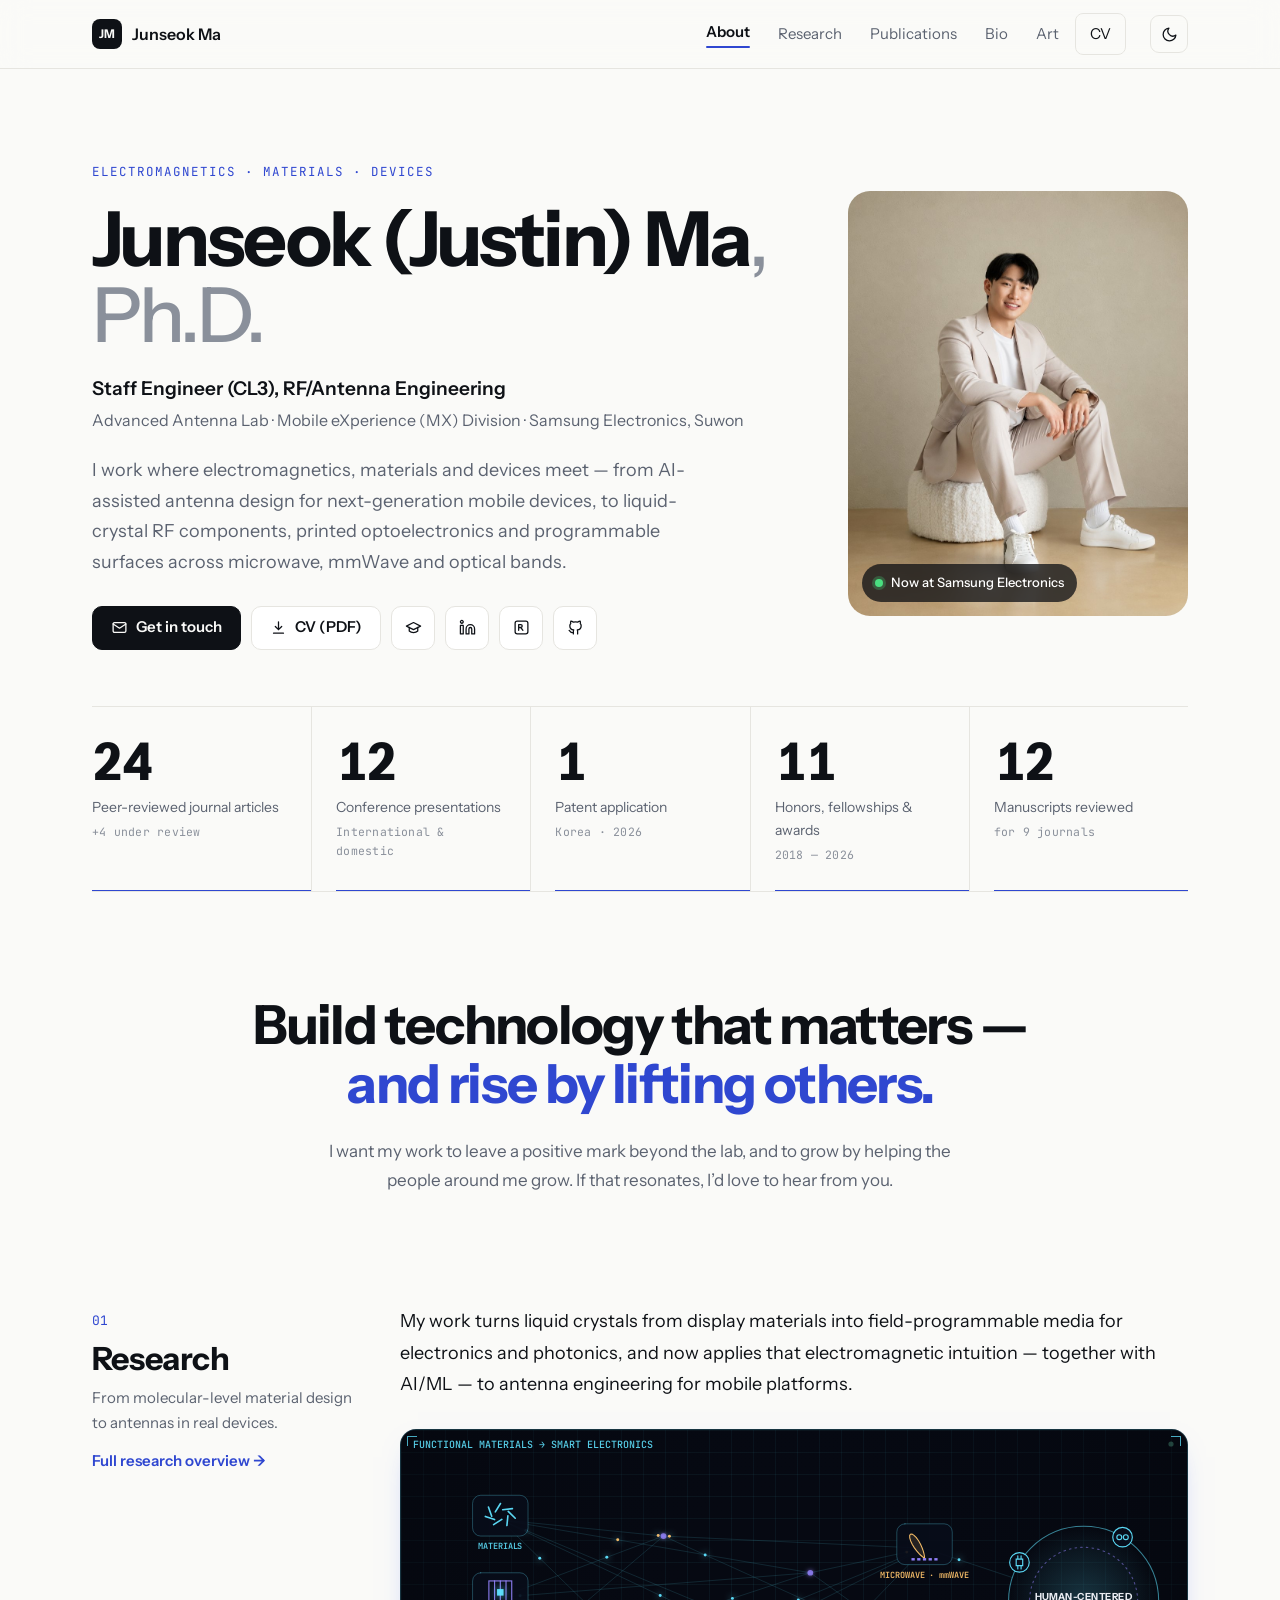
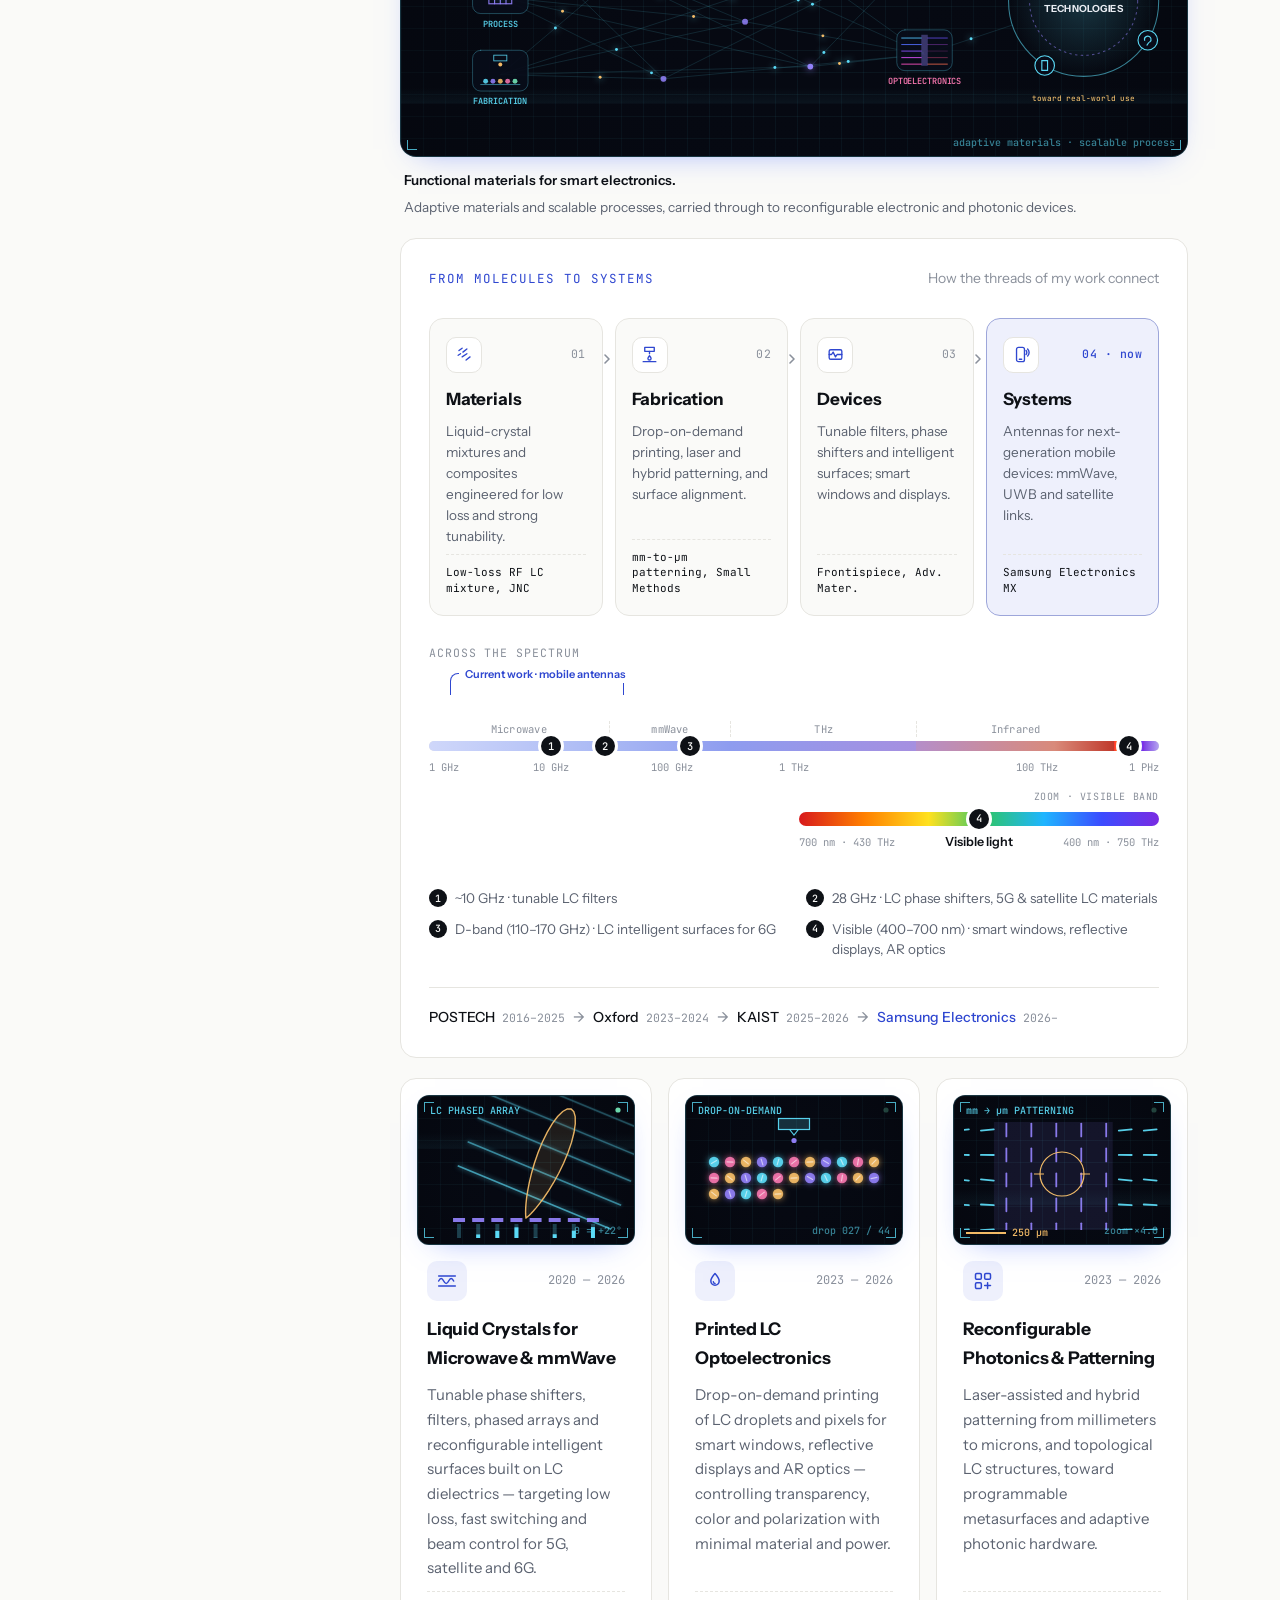
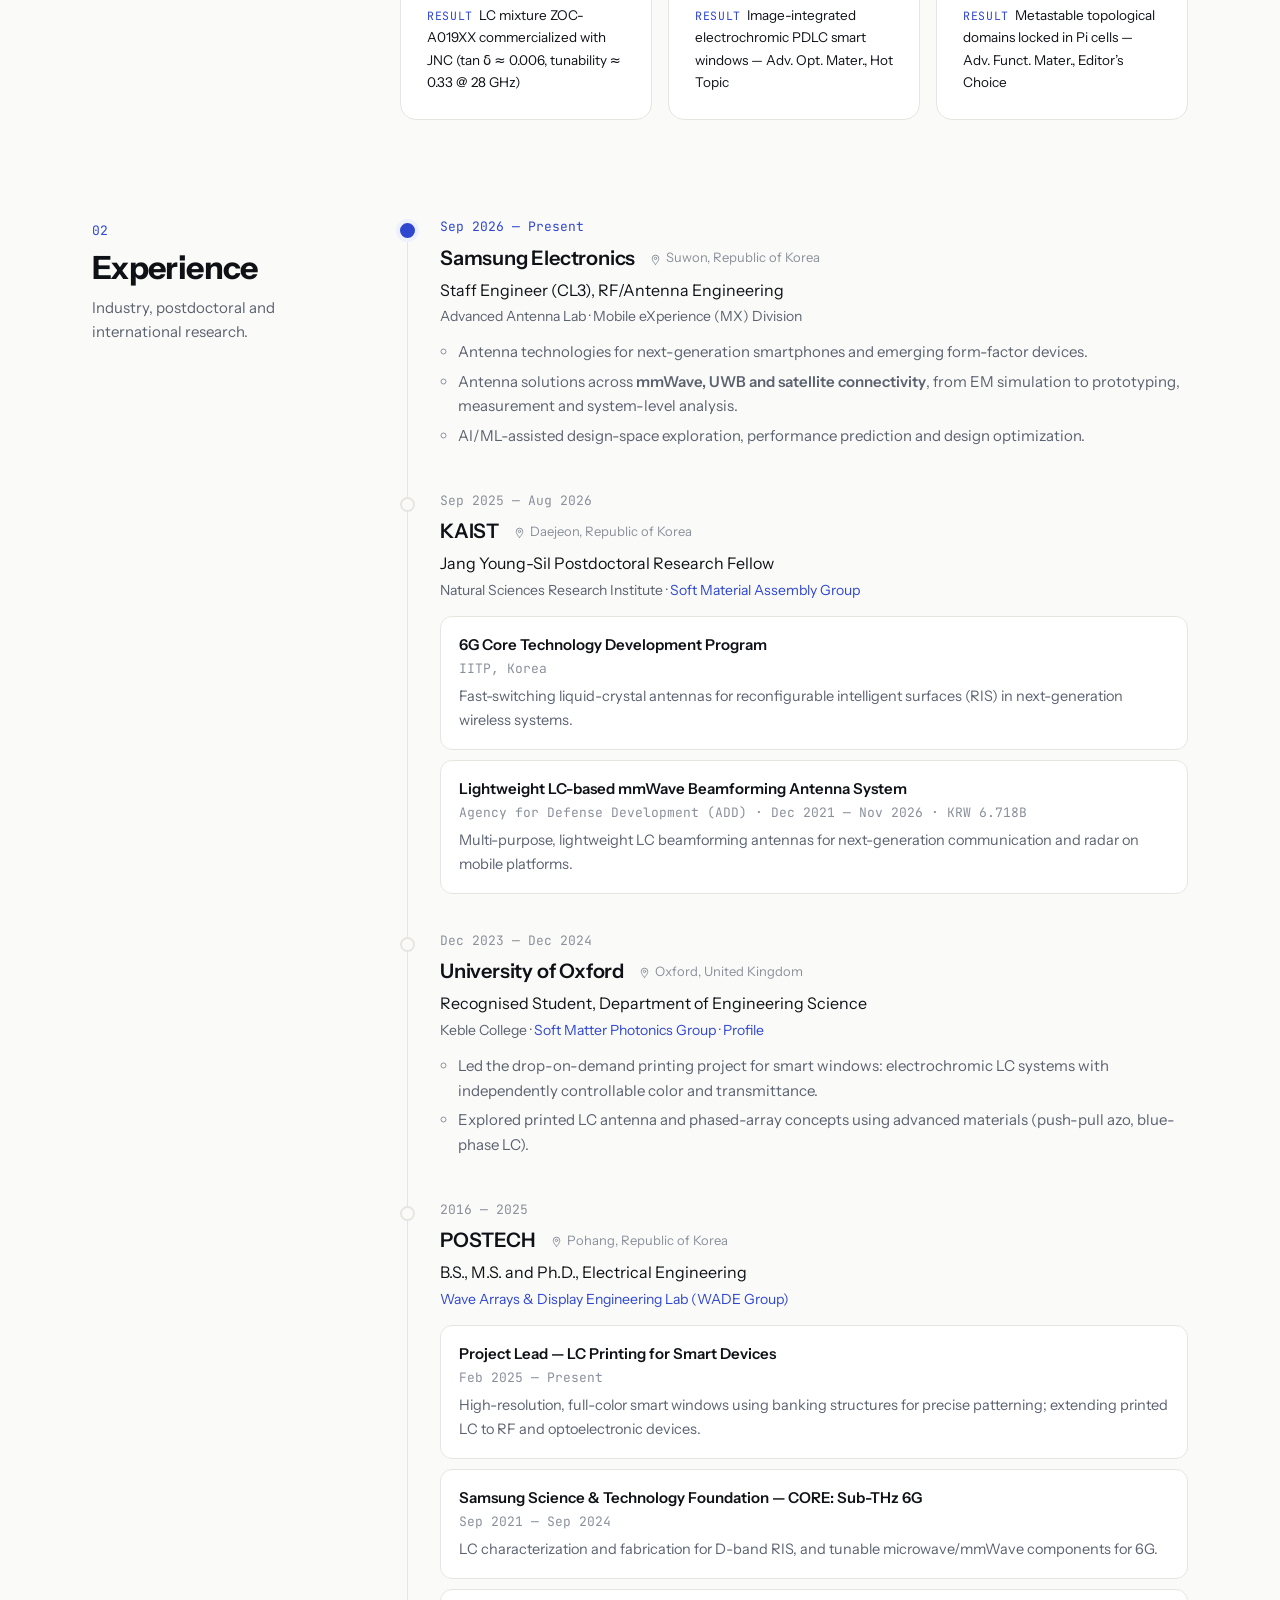
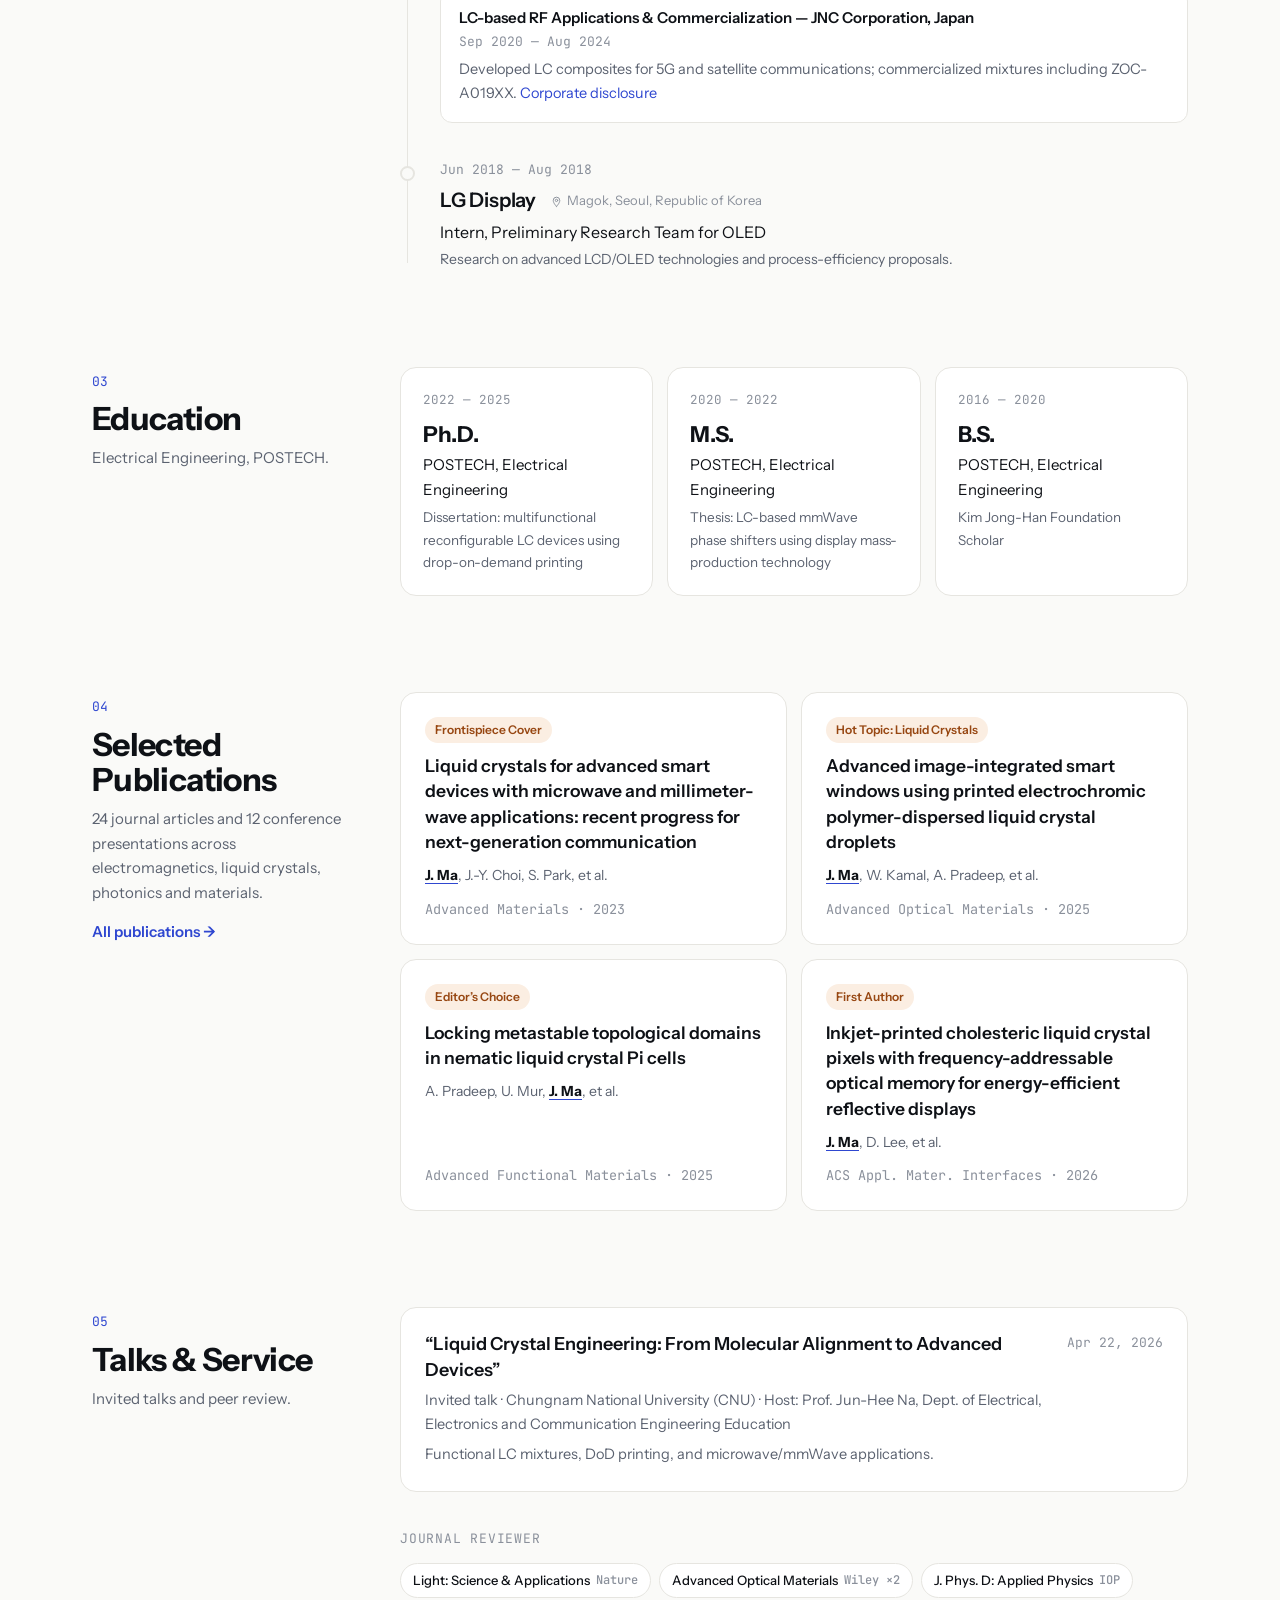
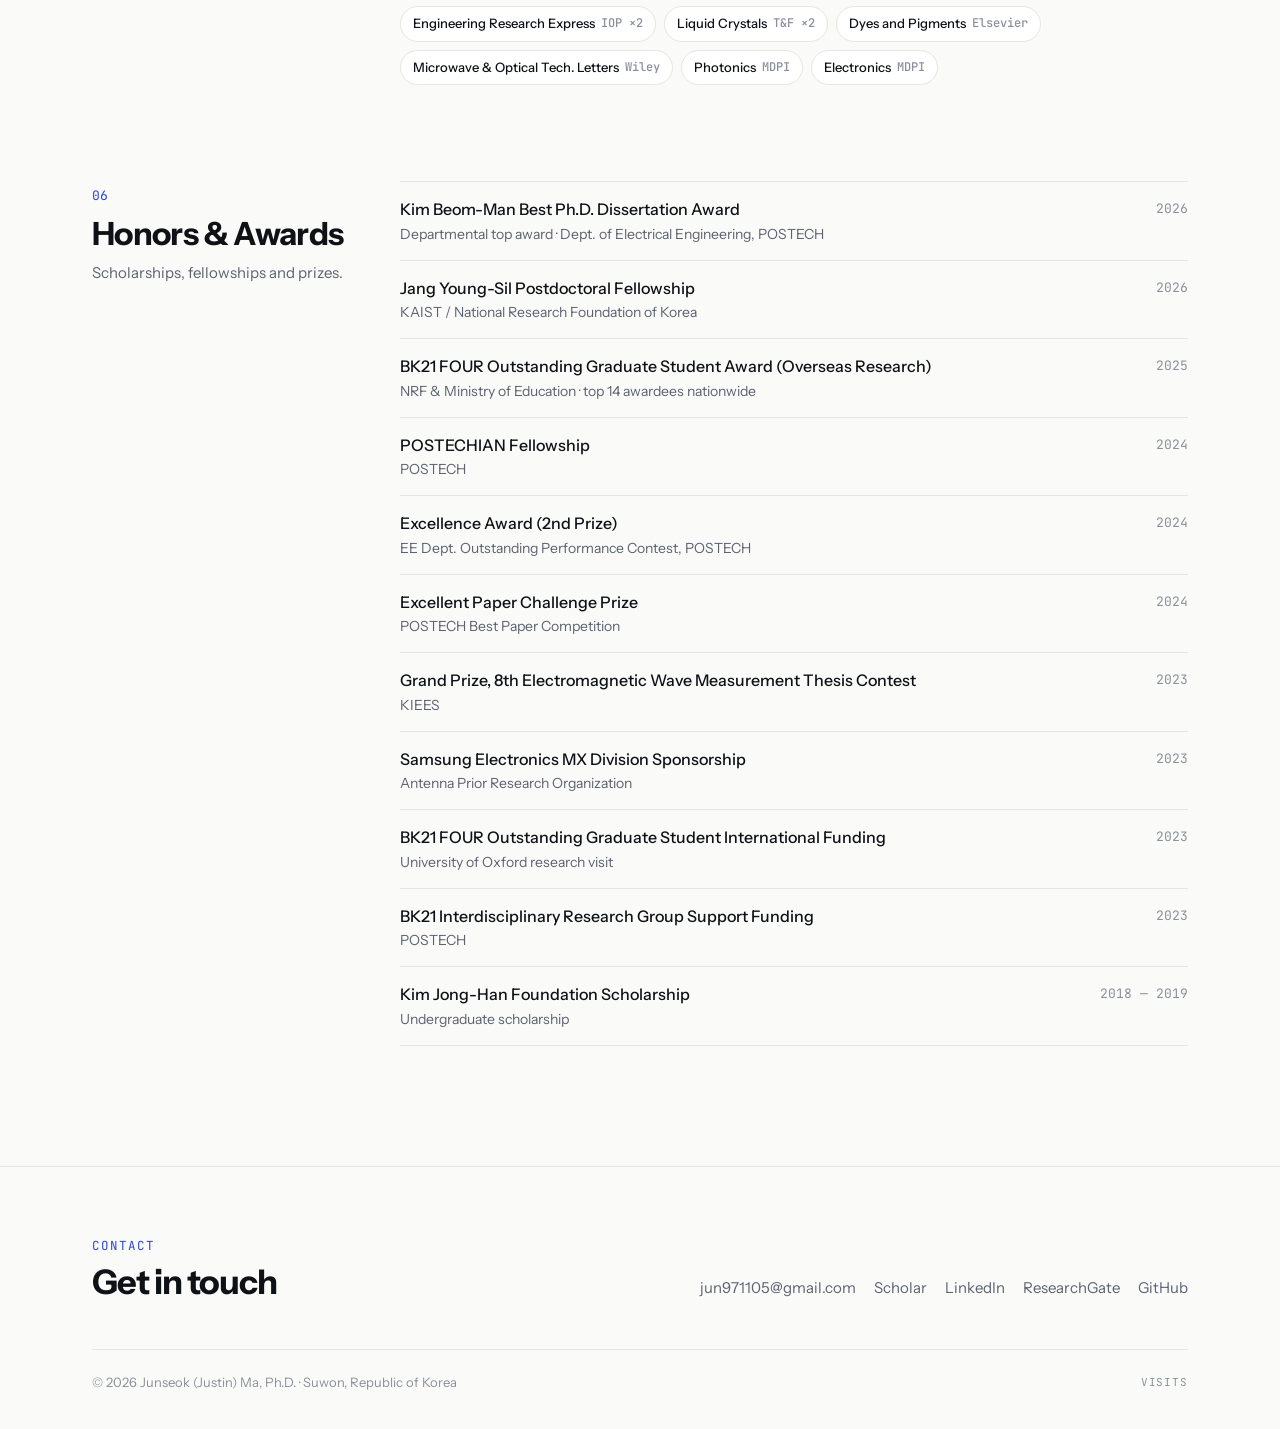
==== commit 4ab1e016: "Add Art page: four works framed as questions about humans and AI" ====
--- a/index.html
+++ b/index.html
@@ -8,7 +8,7 @@
   <link rel="preconnect" href="https://fonts.googleapis.com" />
   <link rel="preconnect" href="https://fonts.gstatic.com" crossorigin />
   <link href="https://fonts.googleapis.com/css2?family=Instrument+Sans:wght@400;500;600;700&family=JetBrains+Mono:wght@400;500&display=swap" rel="stylesheet" />
-  <link rel="stylesheet" href="/assets/css/site.css?v=20260925b" />
+  <link rel="stylesheet" href="/assets/css/site.css?v=20260930b" />
   <script>try{var t=localStorage.getItem('theme');if(t)document.documentElement.setAttribute('data-theme',t);}catch(e){}</script>
   <!-- HEAD:END -->
   <title>Junseok (Justin) Ma, Ph.D.</title>
@@ -25,6 +25,7 @@
       <a href="/research.html" data-nav="research">Research</a>
       <a href="/publication.html" data-nav="publications">Publications</a>
       <a href="/bio.html" data-nav="bio">Bio</a>
+      <a href="/art.html" data-nav="art">Art</a>
       <a class="nav-cv" href="https://drive.google.com/file/d/1LHwjuKT5SRex9XsXRxIwTksMJjRlqdAP/view?usp=sharing" target="_blank" rel="noopener">CV</a>
     </nav>
     <button class="theme-toggle" type="button" data-theme-toggle aria-label="Toggle dark mode">
--- a/assets/css/site.css
+++ b/assets/css/site.css
@@ -617,3 +617,30 @@
   .motto-text { font-size: 15.5px; margin-top: 16px; }
   .motto + .section { padding-top: 72px; }
 }
+
+/* ---------- Art page ---------- */
+.art-page .page-header p { max-width: 720px; }
+.art-hint { margin-top: 12px !important; font-family: var(--mono); font-size: 12.5px !important; color: var(--faint) !important; }
+.art-grid { display: grid; grid-template-columns: repeat(2, minmax(0, 1fr)); gap: 28px; }
+.artwork { display: flex; flex-direction: column; background: var(--surface); border: 1px solid var(--line); border-radius: 18px; overflow: hidden; }
+.art-media { position: relative; aspect-ratio: 1 / 1; background: #05070c; }
+.art-media video { position: absolute; inset: 0; width: 100%; height: 100%; object-fit: cover; display: block; }
+.art-body { padding: 22px 24px 24px; display: flex; flex-direction: column; gap: 10px; }
+.art-meta { display: flex; flex-wrap: wrap; justify-content: space-between; gap: 4px 16px; font-family: var(--mono); font-size: 12px; color: var(--faint); }
+.art-body h2 { margin: 0; font-size: 24px; letter-spacing: -0.02em; line-height: 1.2; border: 0 !important; padding: 0 !important; }
+.art-lines p { margin: 0 0 8px; font-size: 16px; line-height: 1.6; color: var(--ink); }
+.art-lines p:first-child { font-weight: 600; }
+.art-how { margin-top: 4px; padding-top: 12px; border-top: 1px solid var(--line); }
+.art-how summary { cursor: pointer; font-family: var(--mono); font-size: 12px; letter-spacing: 0.06em; text-transform: uppercase; color: var(--accent); list-style: none; }
+.art-how summary::-webkit-details-marker { display: none; }
+.art-how summary::after { content: " +"; }
+.art-how[open] summary::after { content: " −"; }
+.art-how p { margin: 10px 0 0; font-size: 14.5px; line-height: 1.7; color: var(--muted); }
+.art-follow { margin-top: 36px; font-size: 16px; font-weight: 500; }
+.art-follow a { color: var(--accent); font-weight: 600; }
+@media (max-width: 720px) {
+  .art-grid { grid-template-columns: 1fr; gap: 20px; }
+  .art-body { padding: 18px 18px 20px; }
+  .art-body h2 { font-size: 21px; }
+}
+.art-q { margin: 0 0 4px; padding-left: 12px; border-left: 2px solid var(--accent); font-size: 15.5px; line-height: 1.55; color: var(--accent); font-weight: 500; max-width: none !important; }
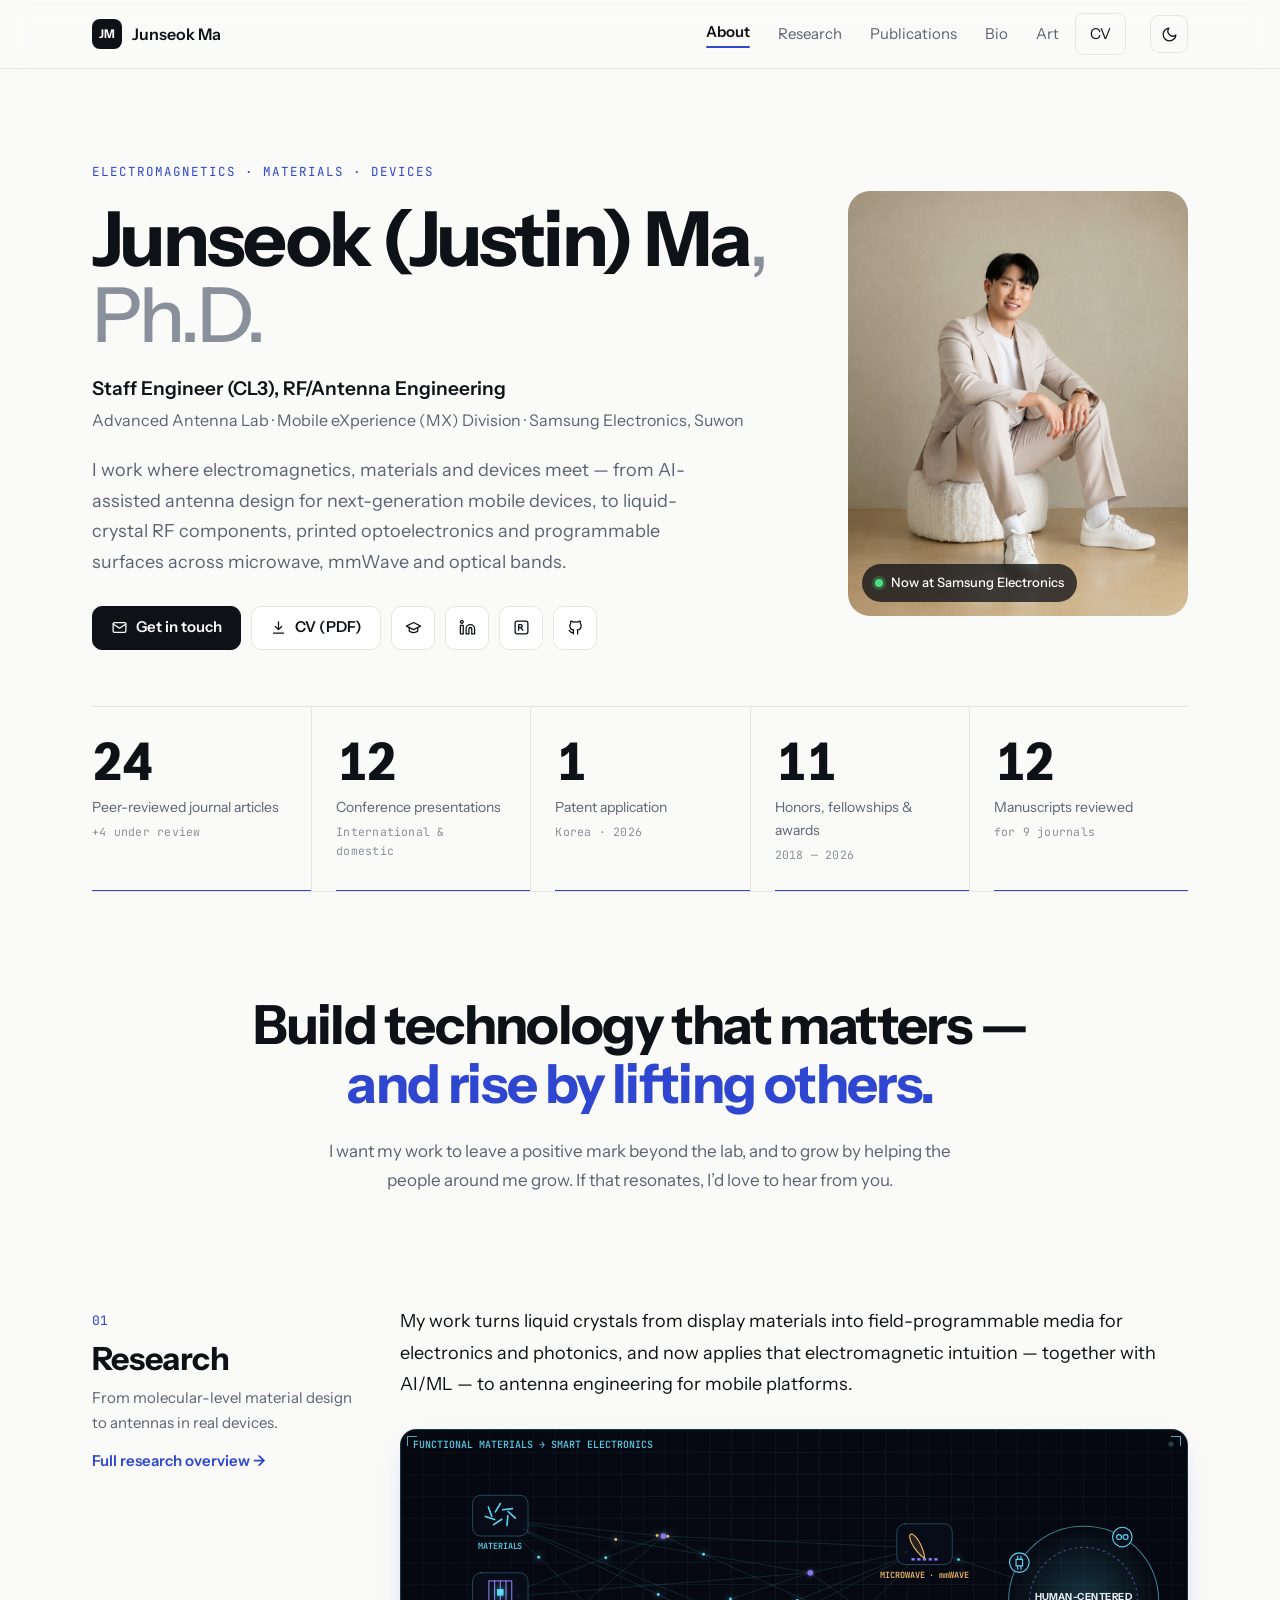
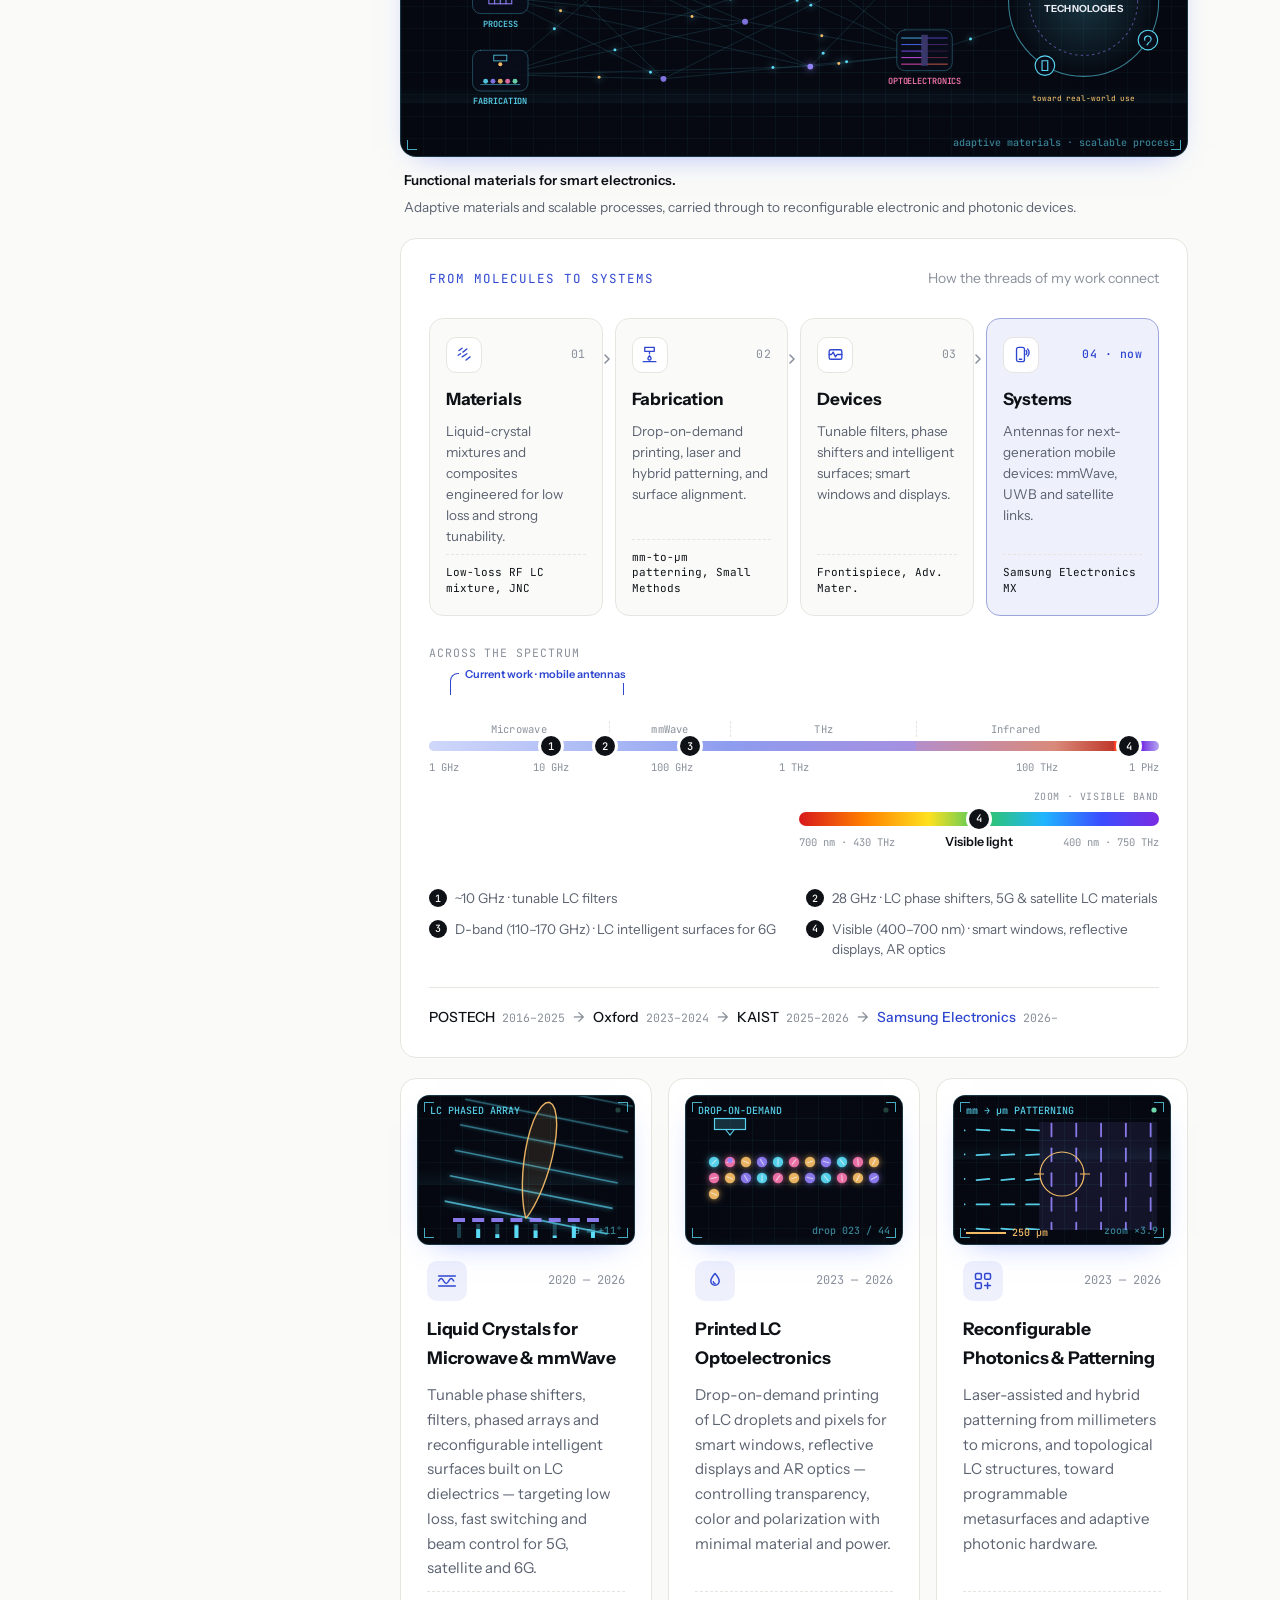
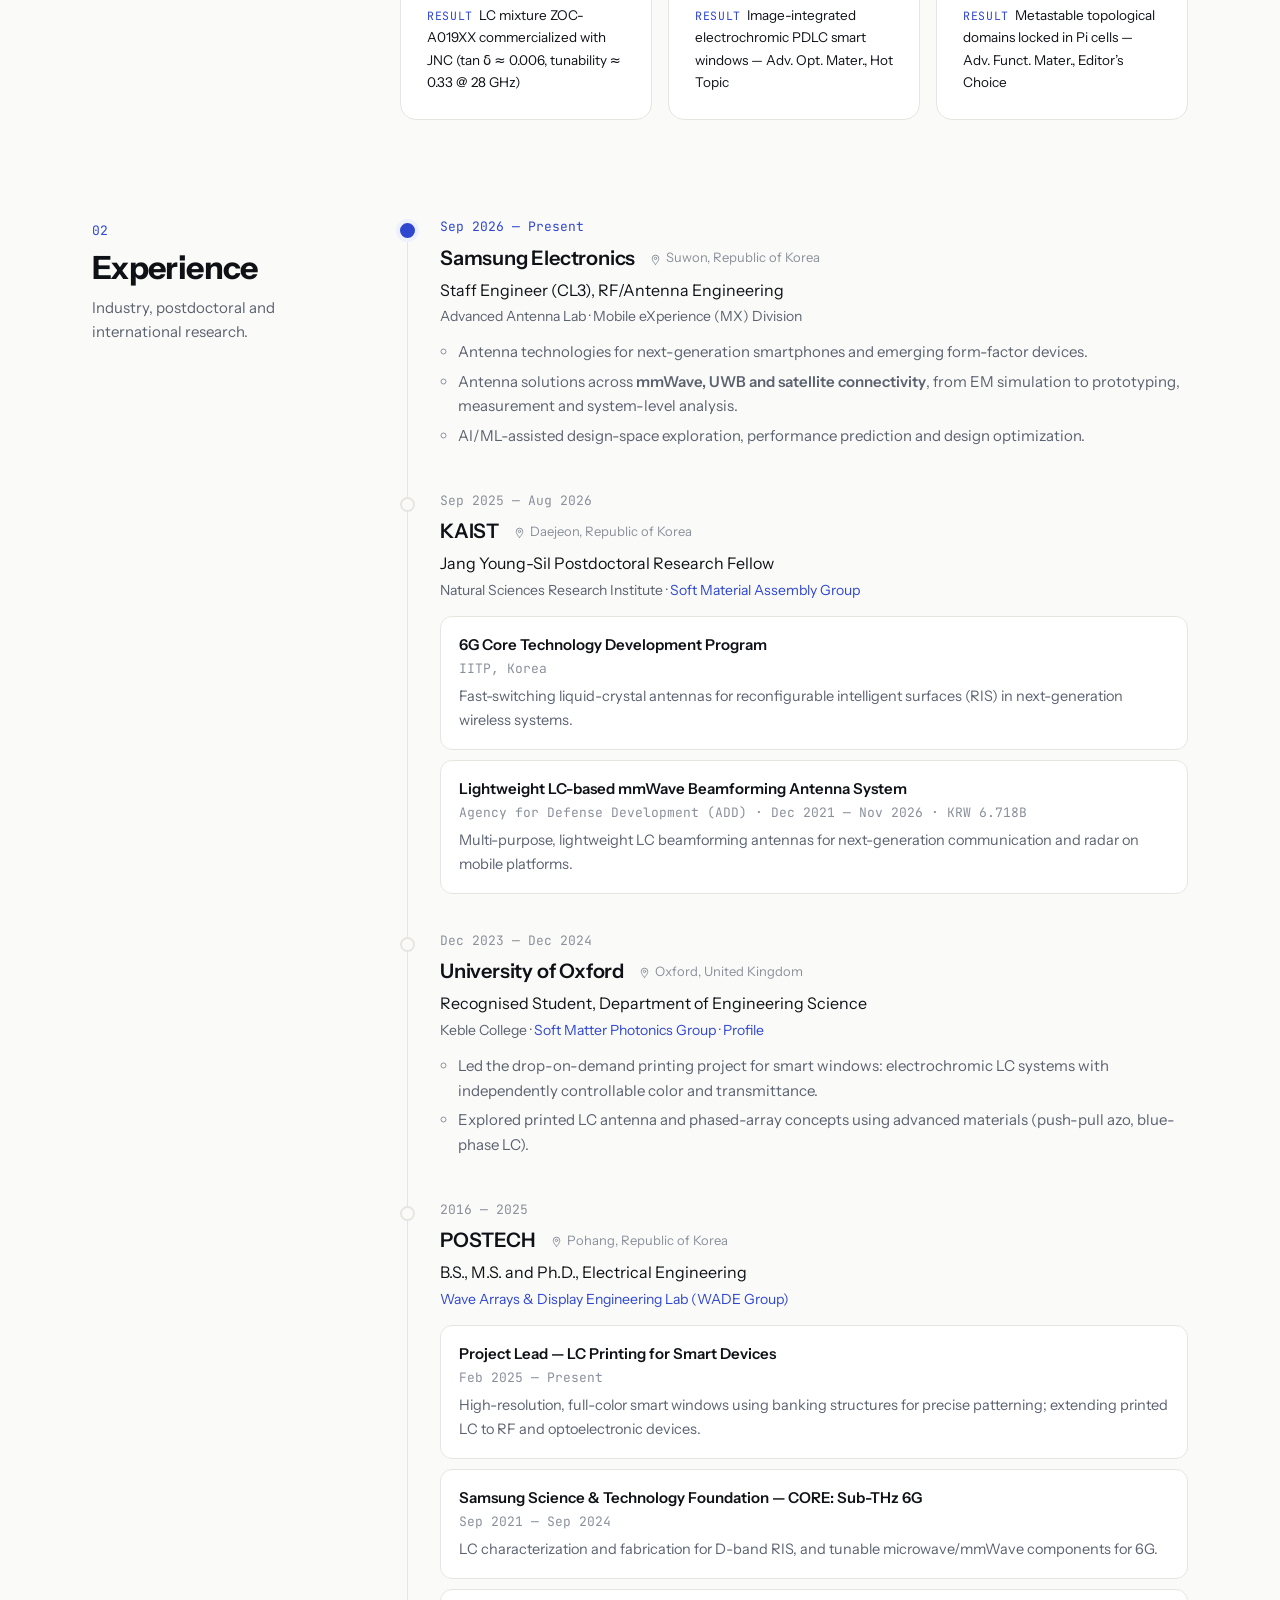
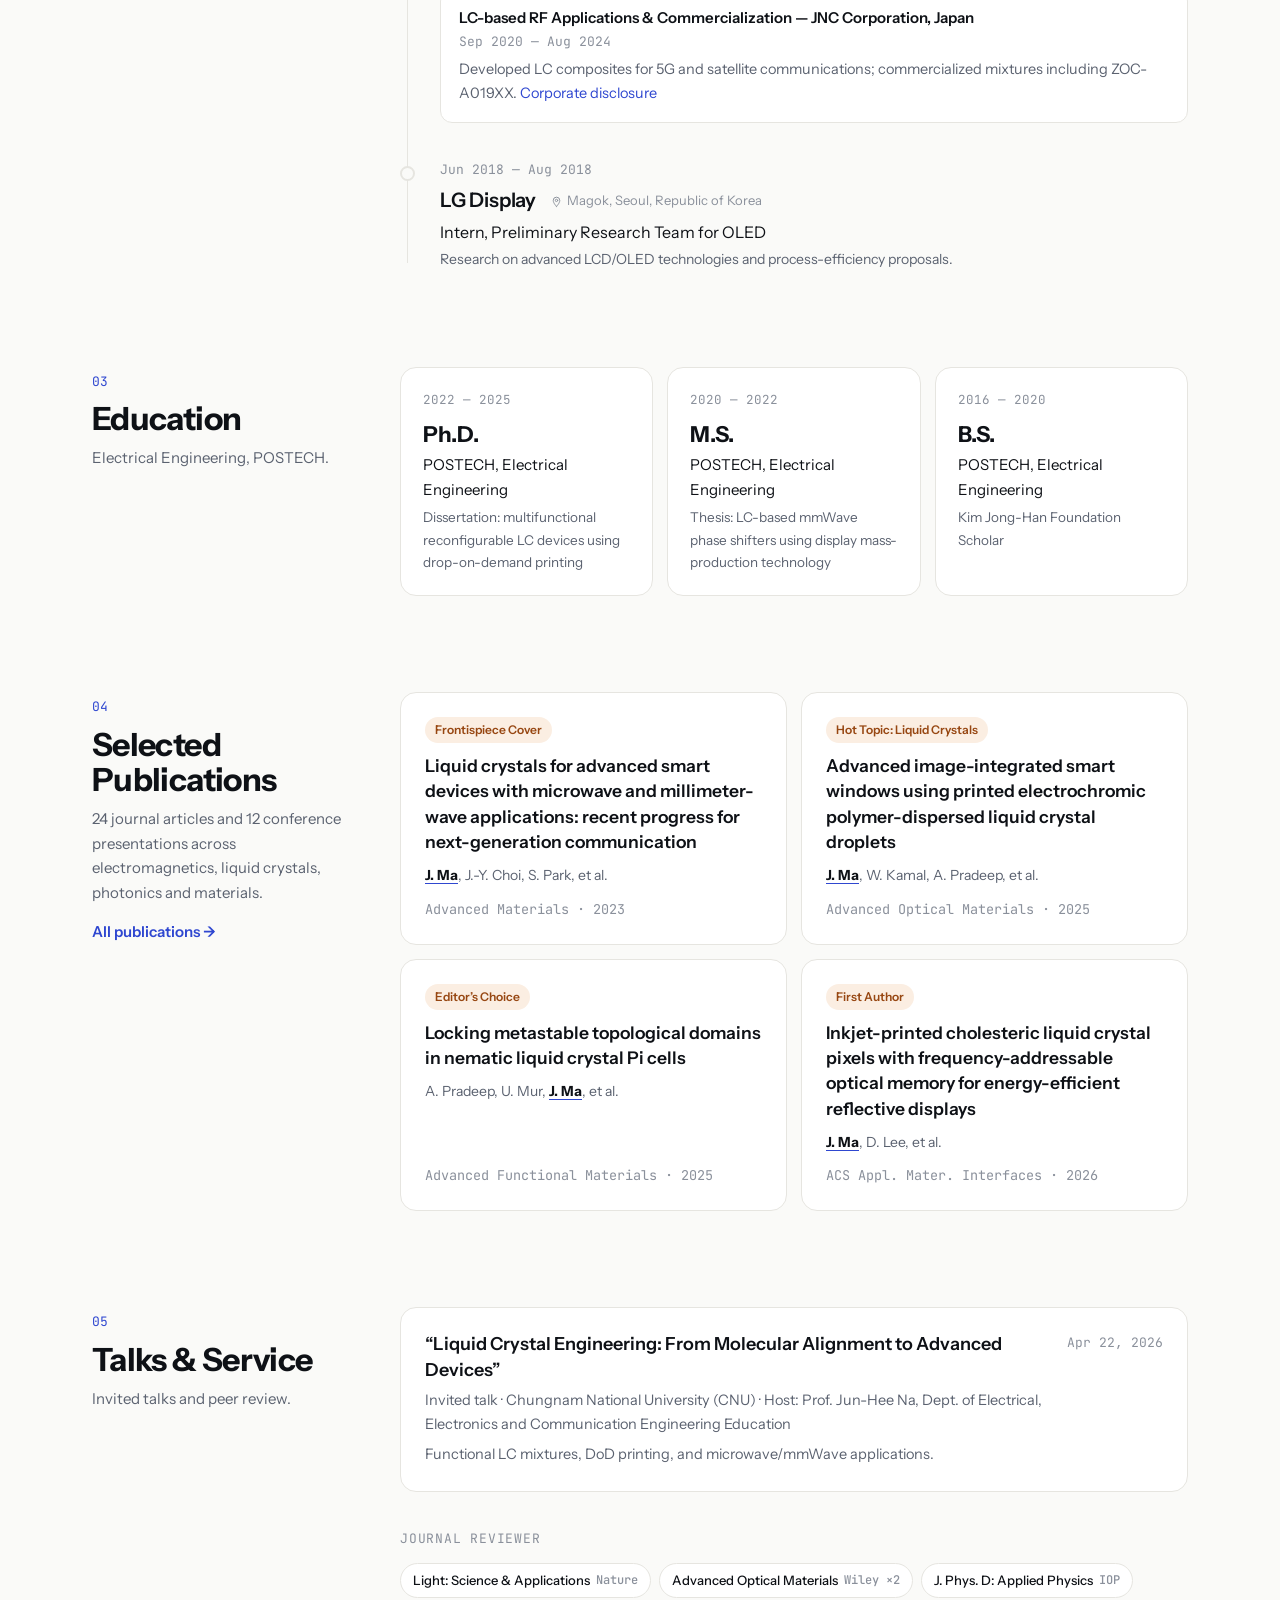
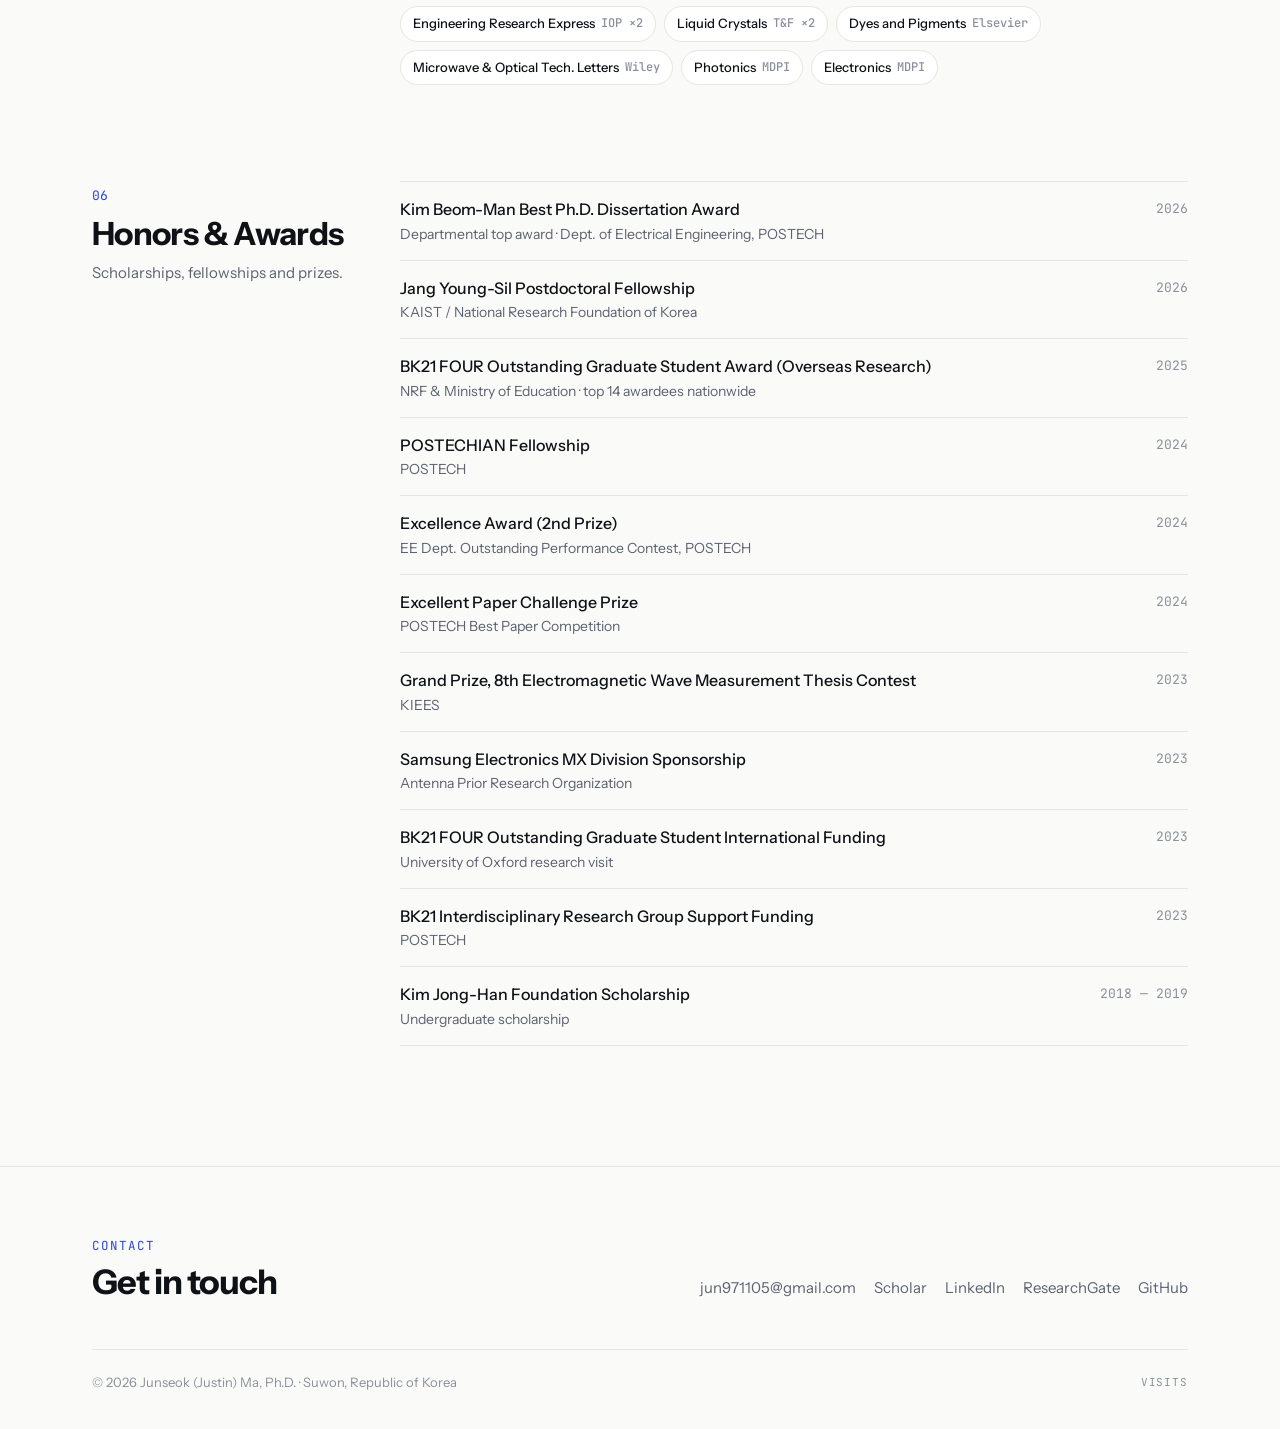
==== commit 8531bacf: "Art: add Dyed (2026.10.05) as featured work; order works newest first" ====
--- a/index.html
+++ b/index.html
@@ -8,7 +8,7 @@
   <link rel="preconnect" href="https://fonts.googleapis.com" />
   <link rel="preconnect" href="https://fonts.gstatic.com" crossorigin />
   <link href="https://fonts.googleapis.com/css2?family=Instrument+Sans:wght@400;500;600;700&family=JetBrains+Mono:wght@400;500&display=swap" rel="stylesheet" />
-  <link rel="stylesheet" href="/assets/css/site.css?v=20260930b" />
+  <link rel="stylesheet" href="/assets/css/site.css?v=20261005" />
   <script>try{var t=localStorage.getItem('theme');if(t)document.documentElement.setAttribute('data-theme',t);}catch(e){}</script>
   <!-- HEAD:END -->
   <title>Junseok (Justin) Ma, Ph.D.</title>
--- a/assets/css/site.css
+++ b/assets/css/site.css
@@ -644,3 +644,18 @@
   .art-body h2 { font-size: 21px; }
 }
 .art-q { margin: 0 0 4px; padding-left: 12px; border-left: 2px solid var(--accent); font-size: 15.5px; line-height: 1.55; color: var(--accent); font-weight: 500; max-width: none !important; }
+/* featured (wide) artwork card — first card on the Art page */
+.artwork--feature { grid-column: 1 / -1; flex-direction: row; }
+.artwork--feature .art-media { flex: 0 0 46%; aspect-ratio: 720 / 998; background: #f6efdd; }
+.artwork--feature .art-body { justify-content: center; padding: 32px 36px; }
+@media (max-width: 720px) {
+  .artwork--feature { flex-direction: column; }
+  .artwork--feature .art-media { flex: none; }
+  .artwork--feature .art-body { padding: 18px 18px 20px; }
+}
+/* portrait works: Dyed (3:4) featured; Off-Brand shown whole inside square grid card */
+.artwork--feature .art-media { aspect-ratio: 3 / 4; background: #ece6d8; }
+.art-media--portrait { background: #f6efdd; }
+.art-media--portrait video { object-fit: contain; }
+.art-alt { font-weight: 400; font-size: 0.7em; color: var(--faint); margin-left: 6px; }
+.art-credit { margin: 6px 0 0; font-size: 12.5px; line-height: 1.6; color: var(--faint); max-width: none !important; }
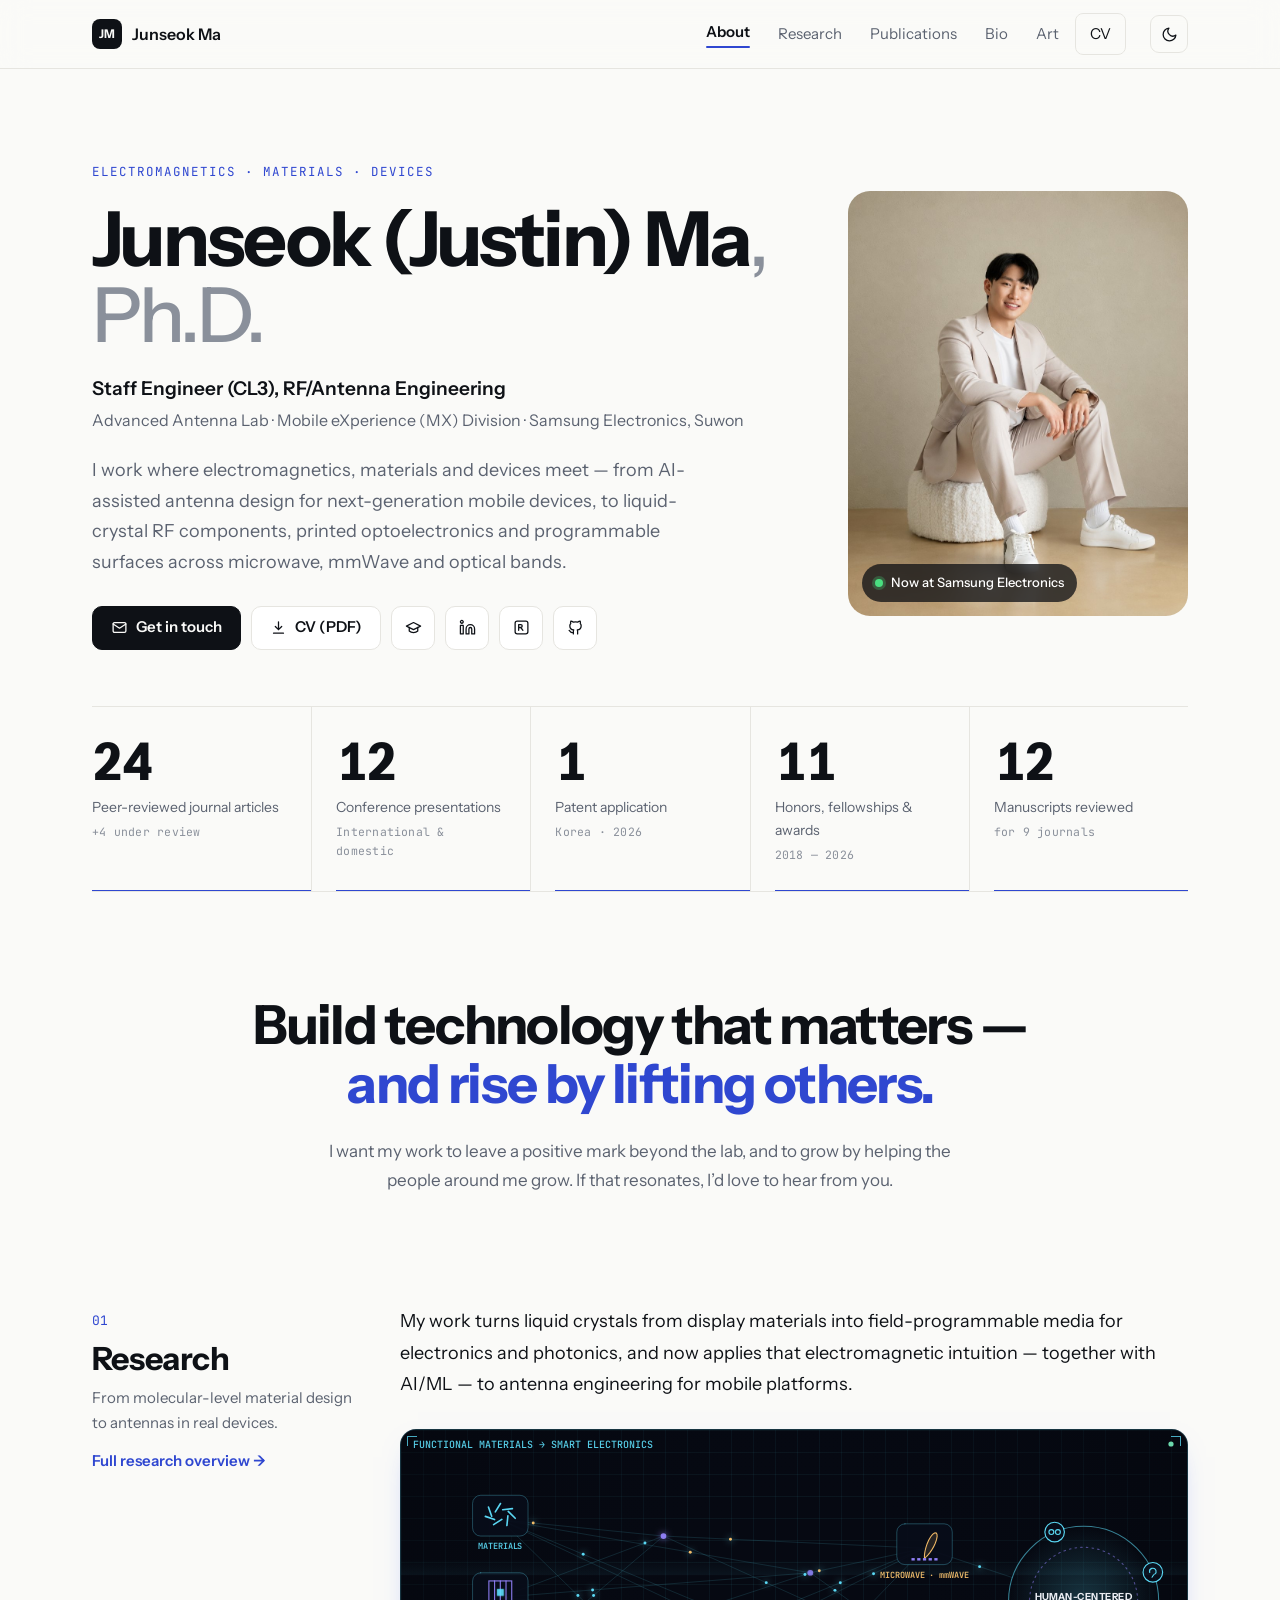
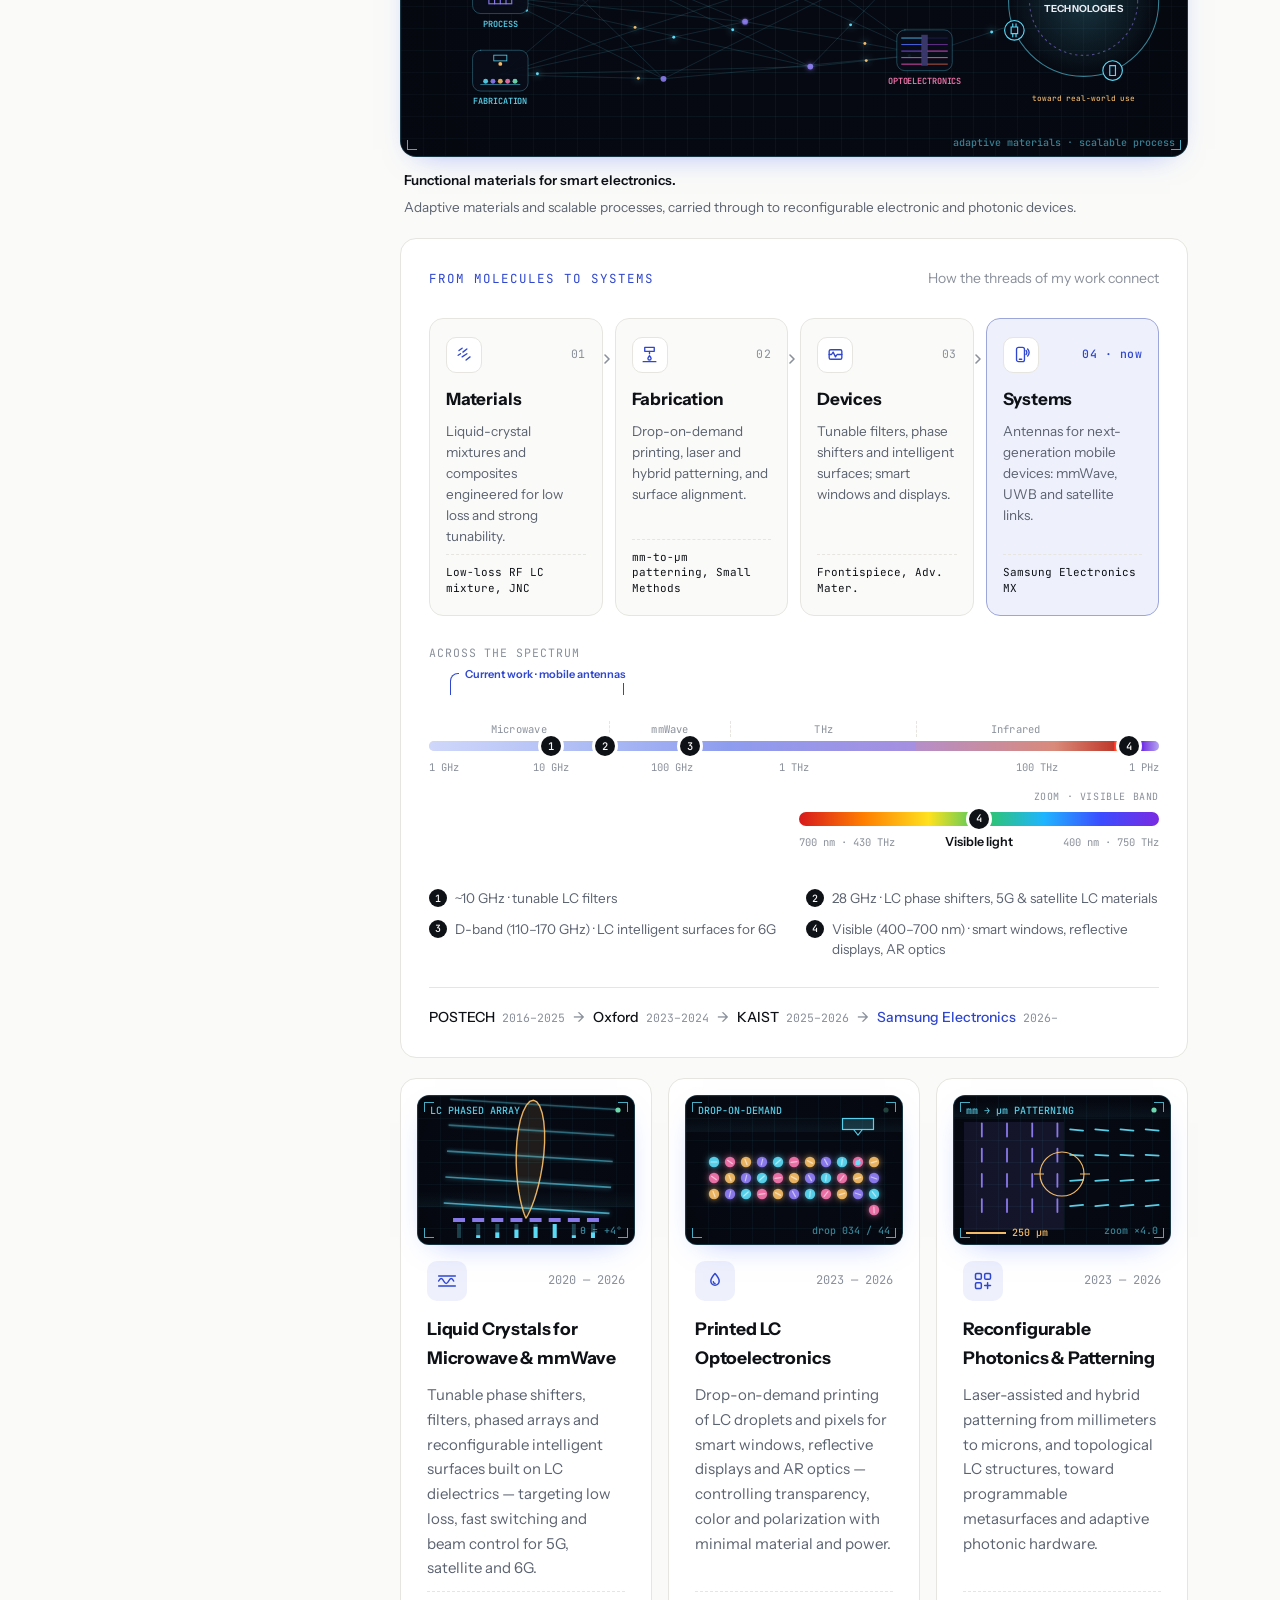
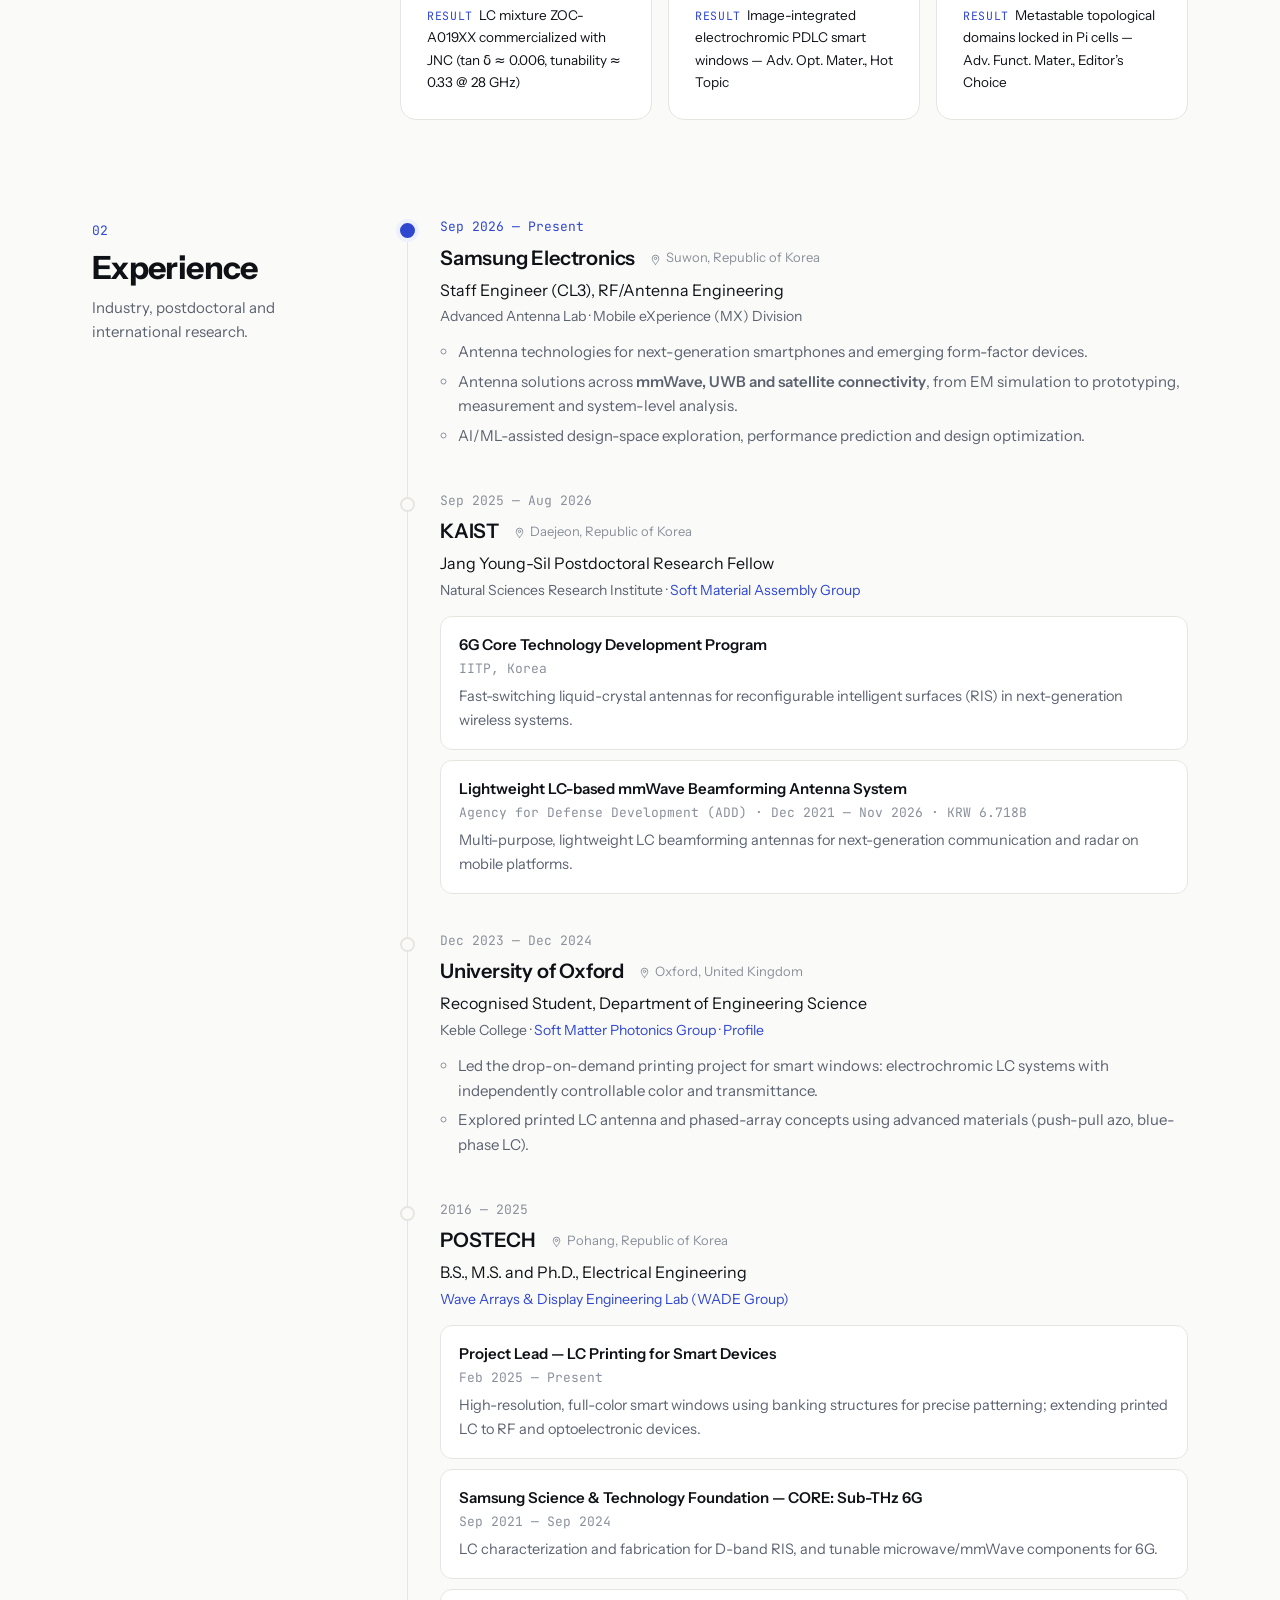
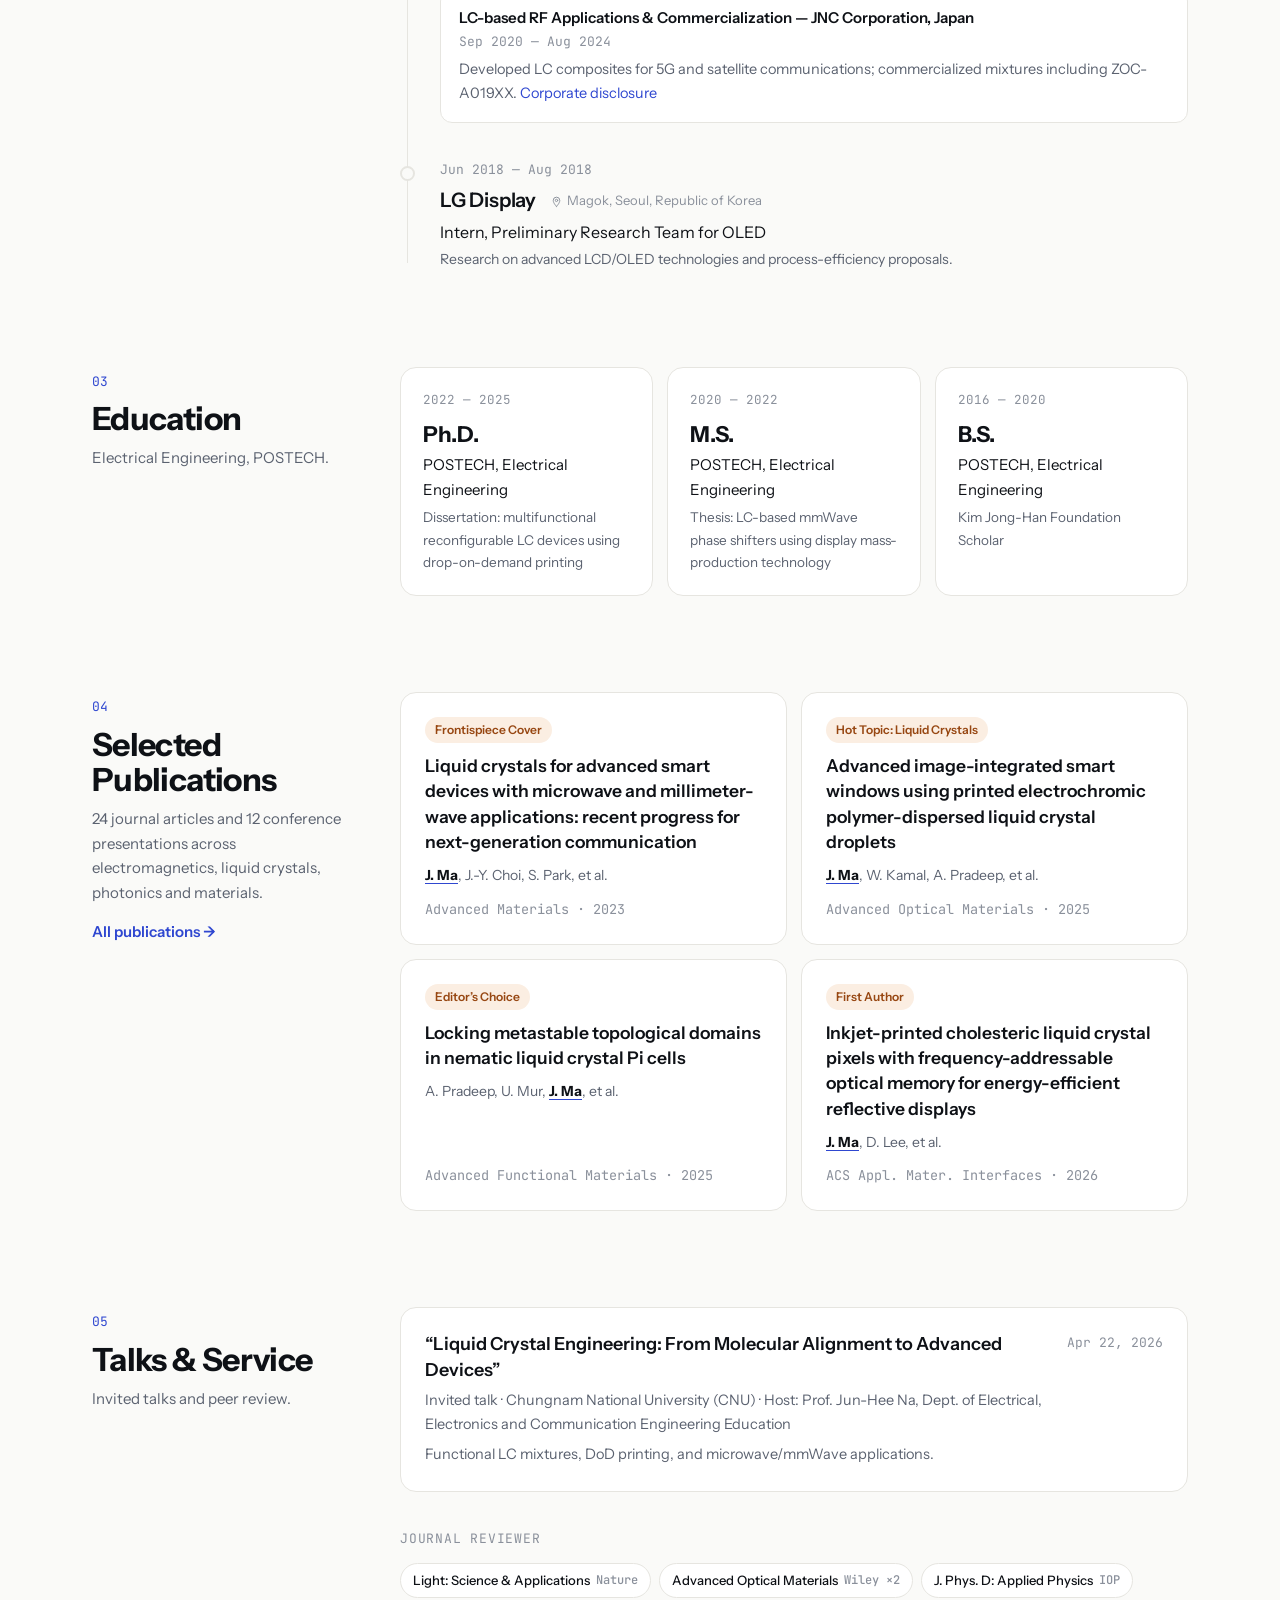
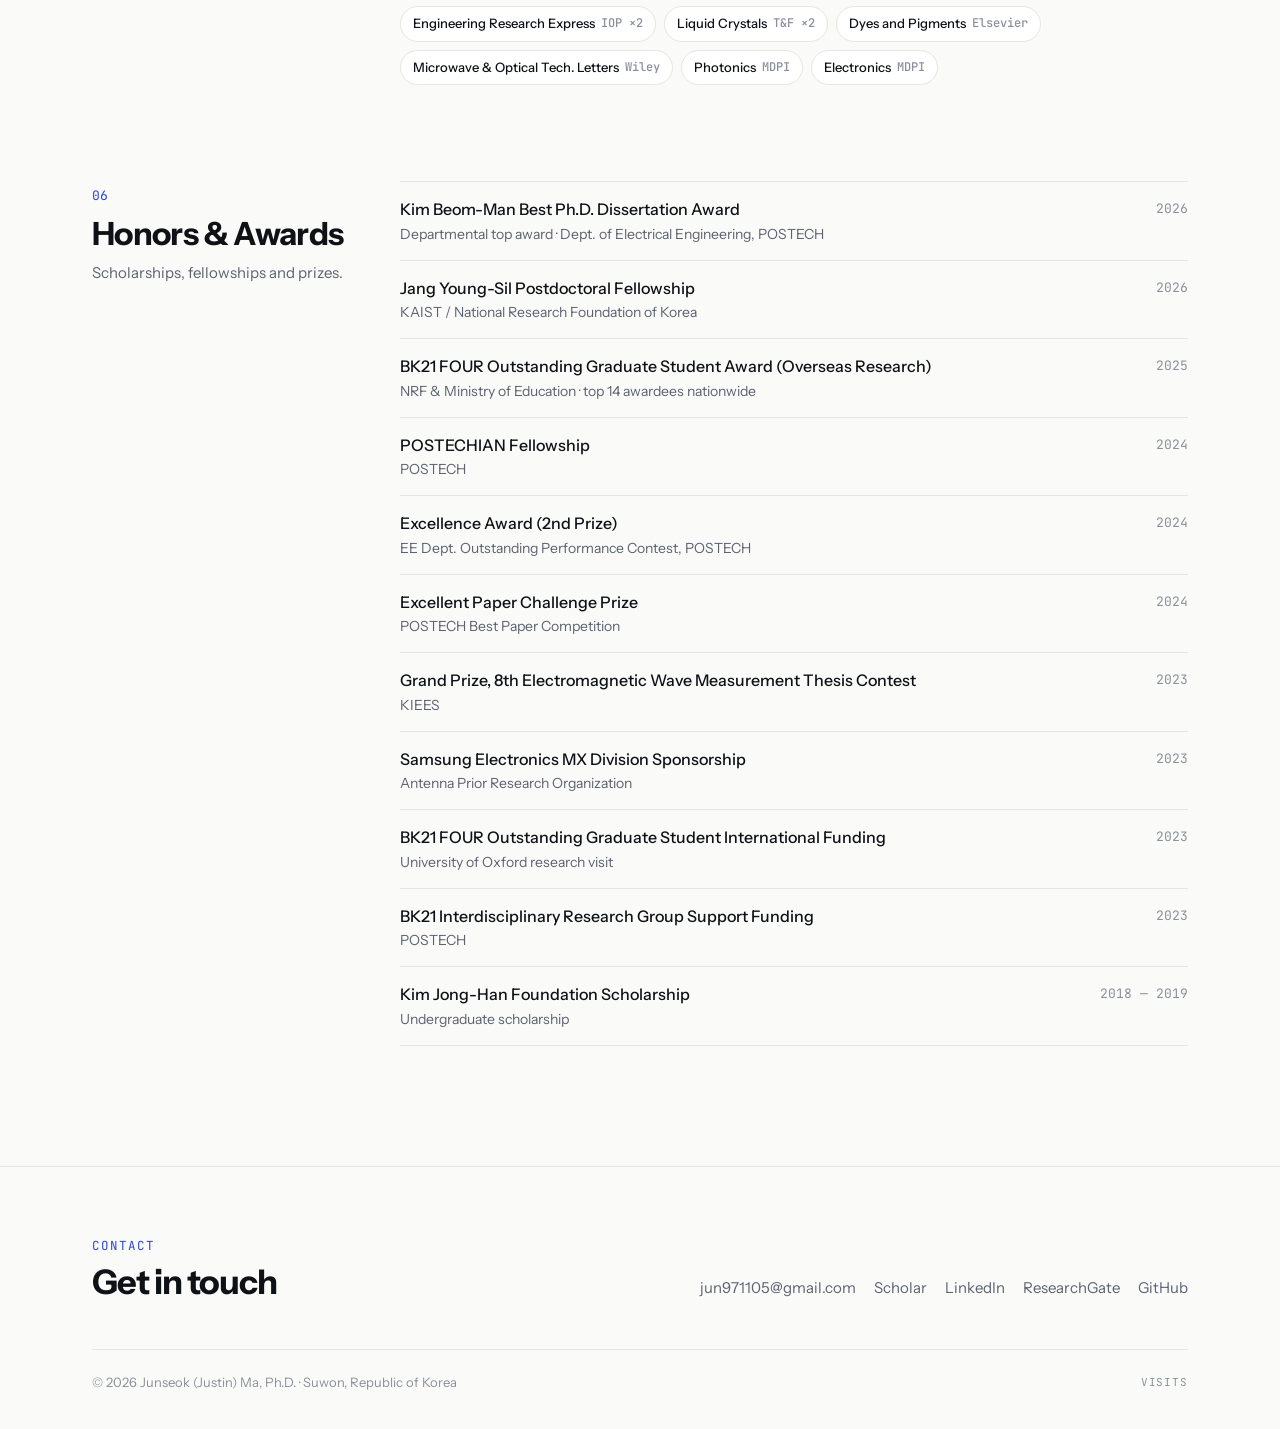
==== commit 2f57ddae: "Research: add framework section (materials → processing → devices) with lab figures" ====
--- a/index.html
+++ b/index.html
@@ -8,7 +8,7 @@
   <link rel="preconnect" href="https://fonts.googleapis.com" />
   <link rel="preconnect" href="https://fonts.gstatic.com" crossorigin />
   <link href="https://fonts.googleapis.com/css2?family=Instrument+Sans:wght@400;500;600;700&family=JetBrains+Mono:wght@400;500&display=swap" rel="stylesheet" />
-  <link rel="stylesheet" href="/assets/css/site.css?v=20261005" />
+  <link rel="stylesheet" href="/assets/css/site.css?v=20261024" />
   <script>try{var t=localStorage.getItem('theme');if(t)document.documentElement.setAttribute('data-theme',t);}catch(e){}</script>
   <!-- HEAD:END -->
   <title>Junseok (Justin) Ma, Ph.D.</title>
--- a/assets/css/site.css
+++ b/assets/css/site.css
@@ -659,3 +659,32 @@
 .art-media--portrait video { object-fit: contain; }
 .art-alt { font-weight: 400; font-size: 0.7em; color: var(--faint); margin-left: 6px; }
 .art-credit { margin: 6px 0 0; font-size: 12.5px; line-height: 1.6; color: var(--faint); max-width: none !important; }
+
+/* ---------- Research: framework (materials → processing → devices) ---------- */
+.fw-sub { margin: 0 0 22px; font-size: 16.5px; color: var(--muted); }
+.fw { display: grid; grid-template-columns: repeat(3, minmax(0, 1fr)); gap: 18px; counter-reset: none; }
+.fw-step { position: relative; display: flex; flex-direction: column; background: var(--surface); border: 1px solid var(--line); border-radius: var(--radius); overflow: hidden; }
+.fw-step:not(:last-child)::after {
+  content: ""; position: absolute; top: 96px; right: -15px; width: 12px; height: 12px; z-index: 2;
+  background: no-repeat center / 12px url("data:image/svg+xml,%3Csvg xmlns='http://www.w3.org/2000/svg' viewBox='0 0 12 12'%3E%3Cpath d='M3 2l4 4-4 4' fill='none' stroke='%238a909b' stroke-width='1.6' stroke-linecap='round' stroke-linejoin='round'/%3E%3C/svg%3E");
+}
+.fw-img { margin: 0; aspect-ratio: 16 / 10; background: #fff; border-bottom: 1px solid var(--line); display: grid; place-items: center; }
+.fw-img img { width: 100%; height: 100%; object-fit: contain; padding: 10px; }
+.fw-img--dark { background: #151515; }
+.fw-img--dark img { padding: 0; object-fit: contain; }
+.fw-body { padding: 18px 20px 20px; display: flex; flex-direction: column; gap: 8px; flex: 1; }
+.fw-num { font-family: var(--mono); font-size: 11.5px; letter-spacing: 0.06em; text-transform: uppercase; color: var(--accent); }
+.page .fw-step h3 { margin: 0; font-size: 18px; line-height: 1.3; }
+.fw-step ul { margin: 2px 0 0; padding-left: 18px; font-size: 14.5px; line-height: 1.55; color: var(--muted); }
+.fw-step li { margin: 4px 0; }
+.fw-proof { margin: auto 0 0 !important; padding-top: 12px; border-top: 1px solid var(--line); display: flex; flex-wrap: wrap; gap: 4px 14px; font-size: 13px; font-weight: 600; }
+@media (max-width: 980px) {
+  .fw { grid-template-columns: 1fr; }
+  .fw-step::after { display: none; }
+  .fw-step { display: grid; grid-template-columns: 300px minmax(0, 1fr); }
+  .fw-img { aspect-ratio: auto; border-bottom: 0; border-right: 1px solid var(--line); }
+}
+@media (max-width: 720px) {
+  .fw-step { display: flex; }
+  .fw-img { aspect-ratio: 16 / 10; border-right: 0; border-bottom: 1px solid var(--line); }
+}
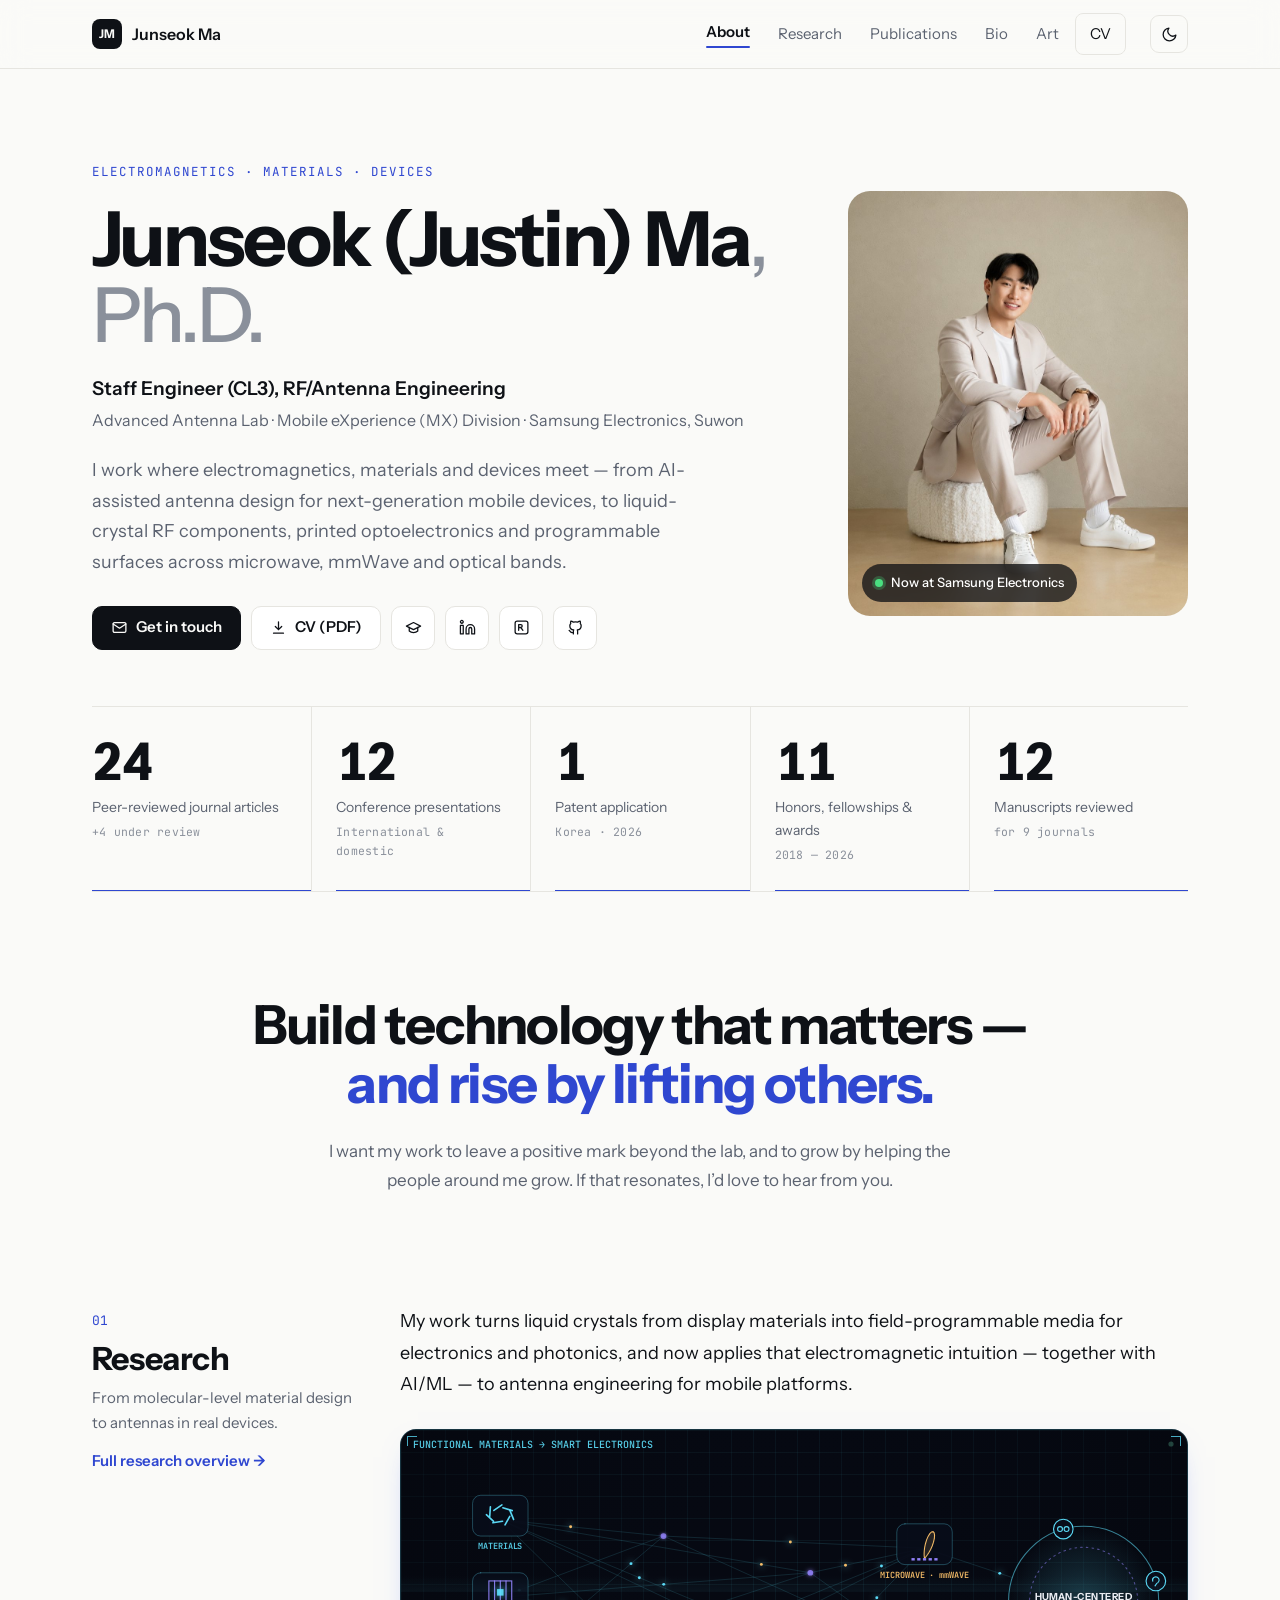
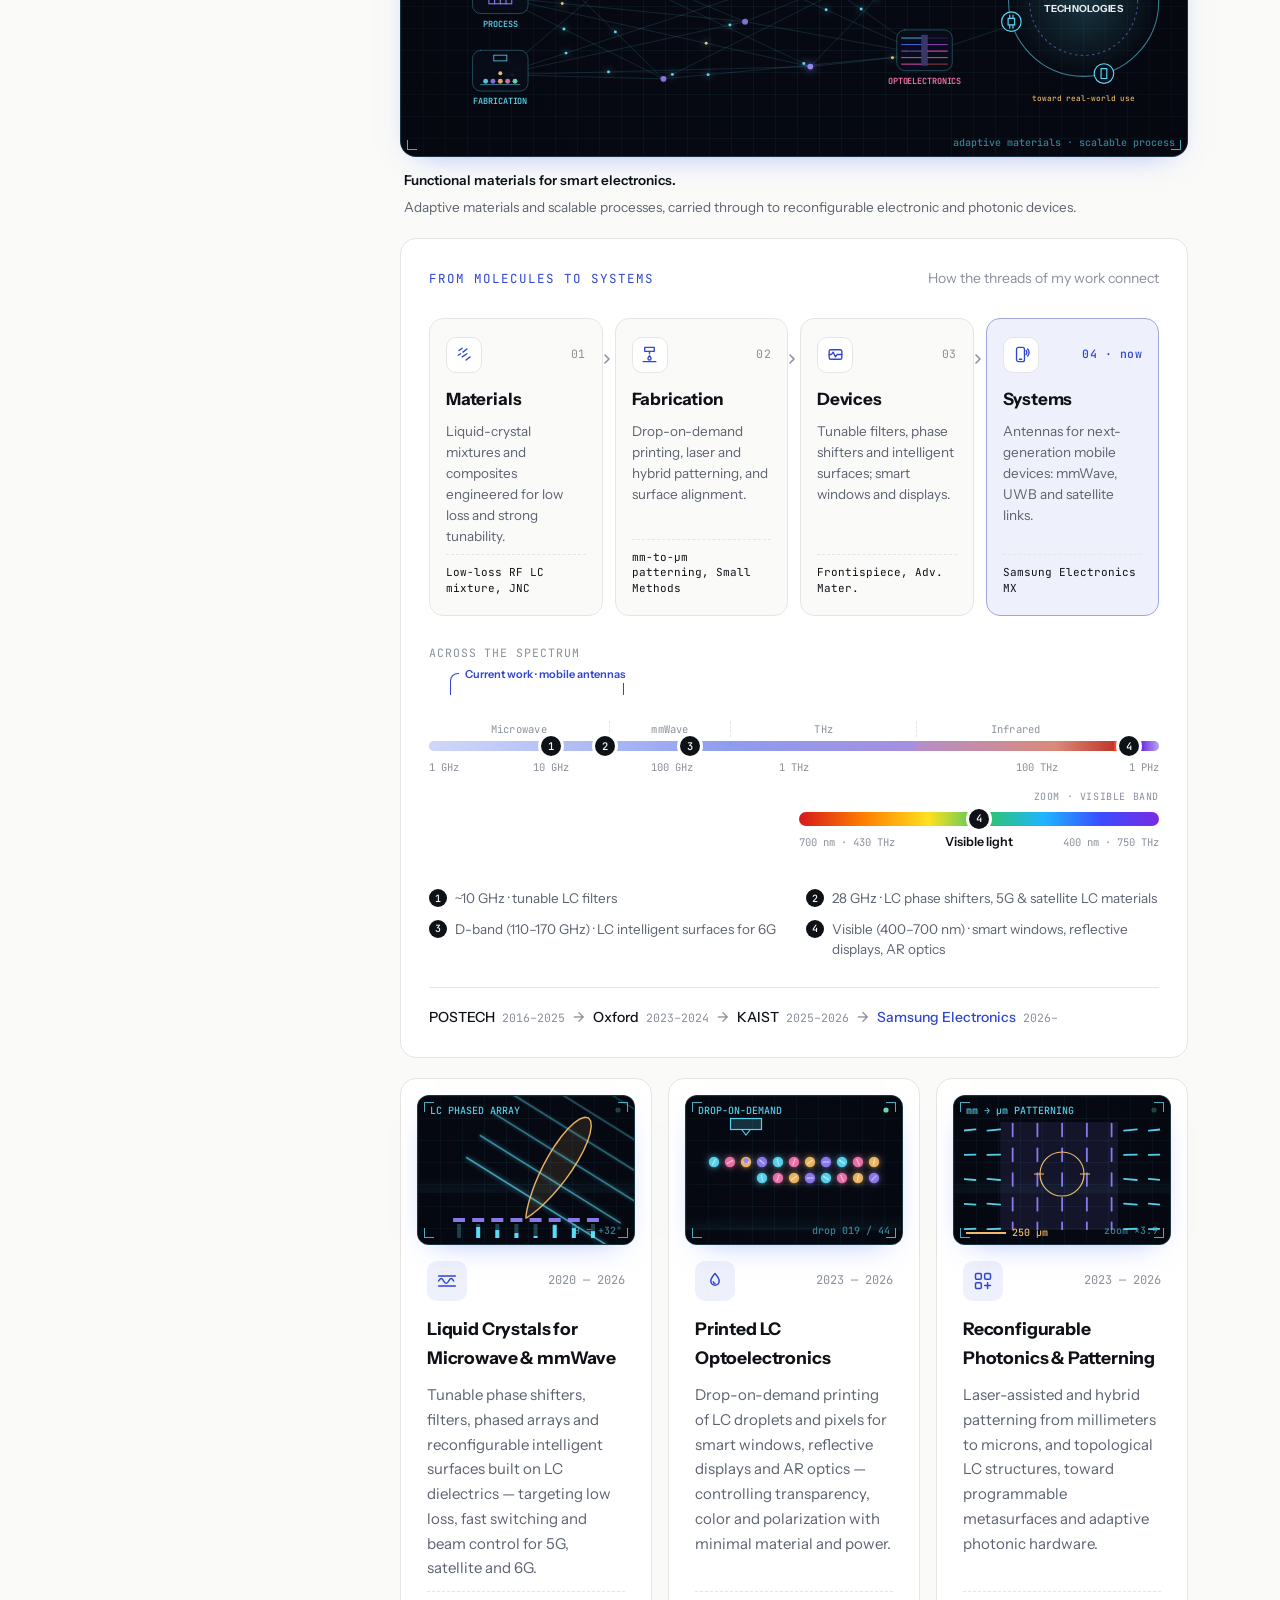
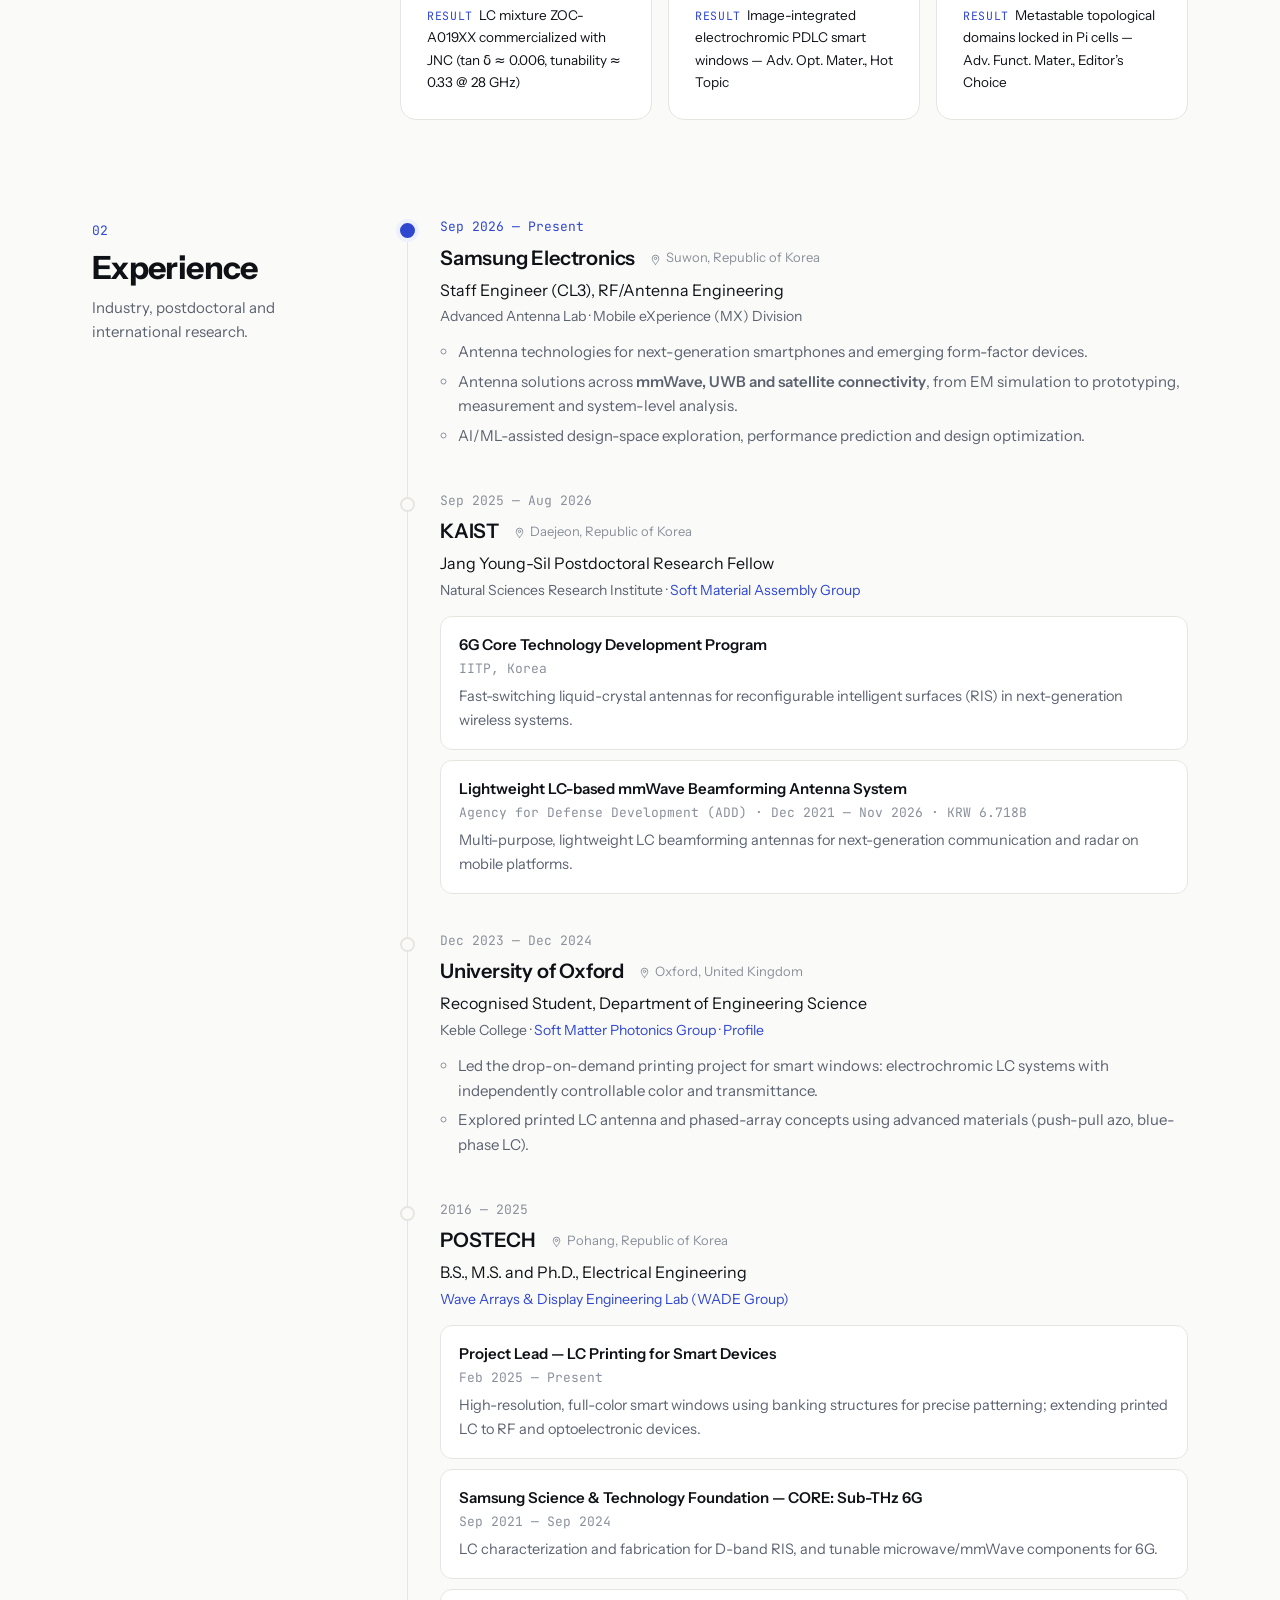
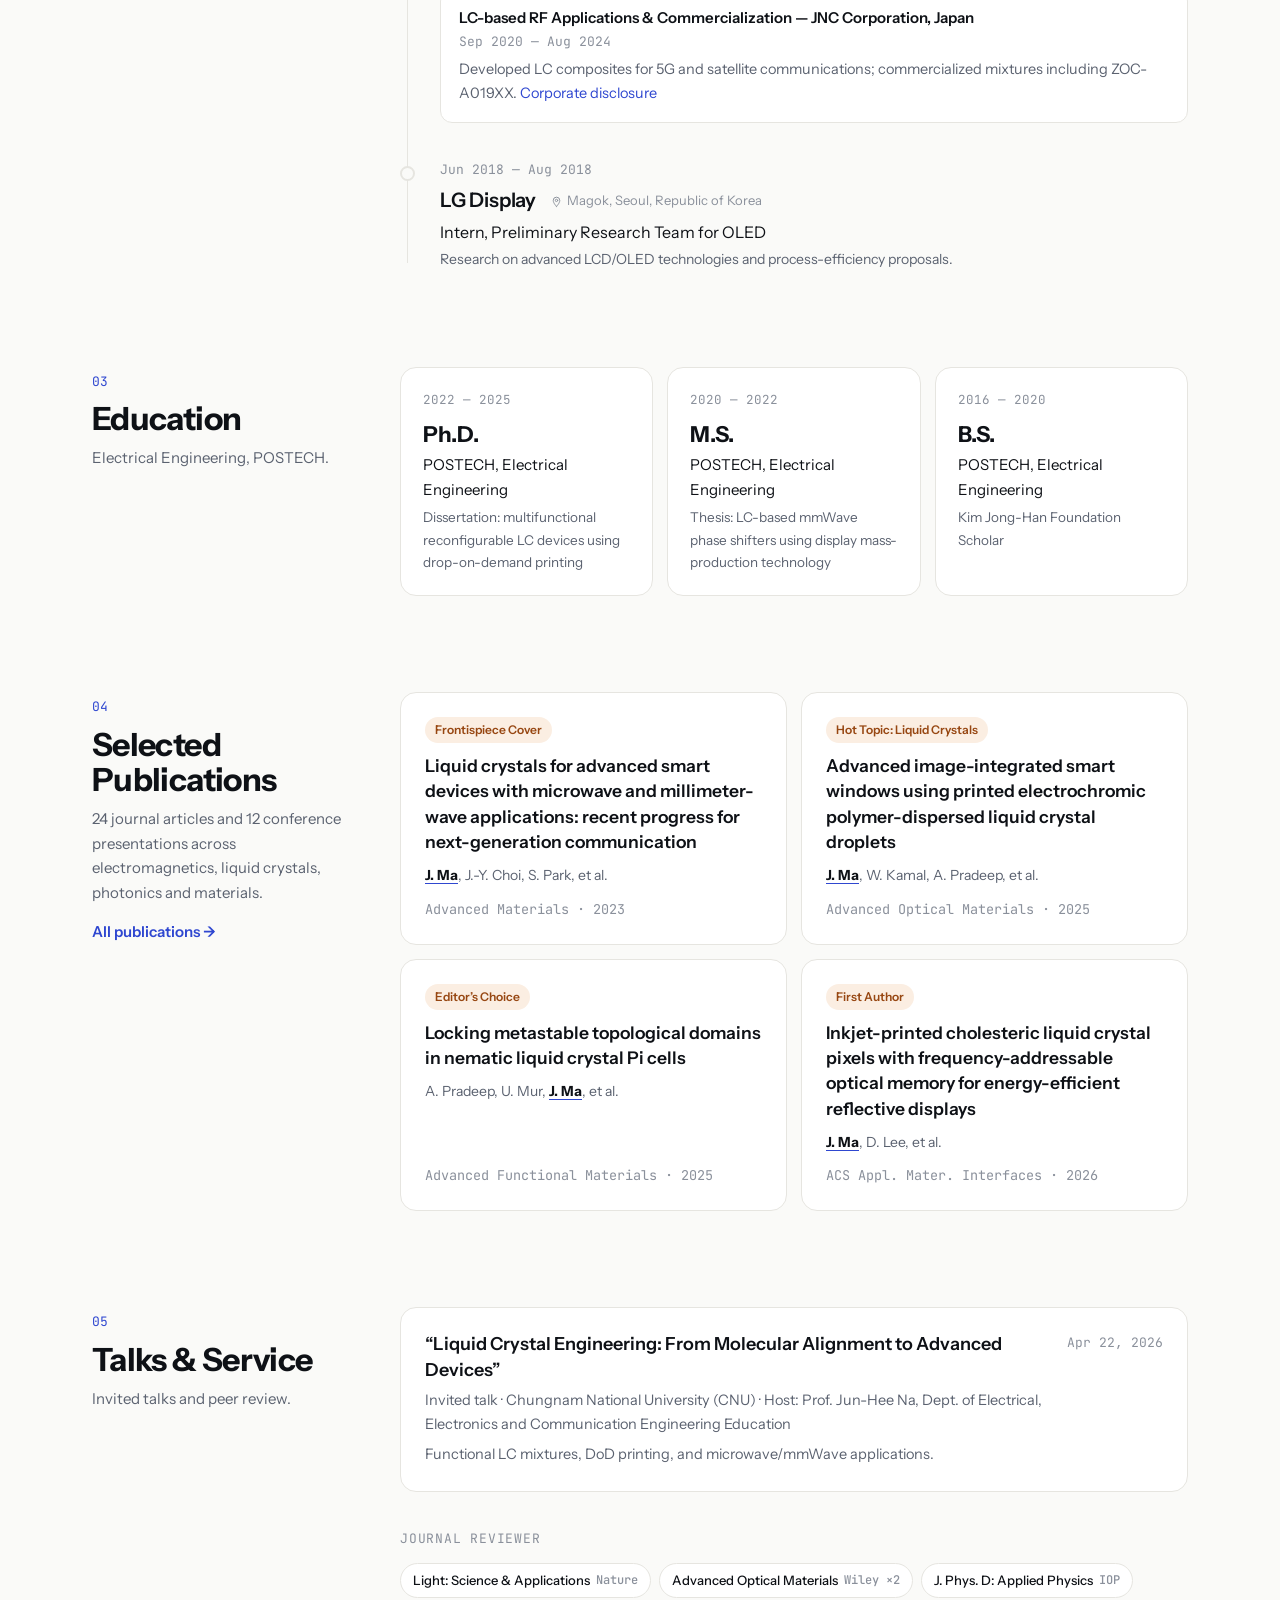
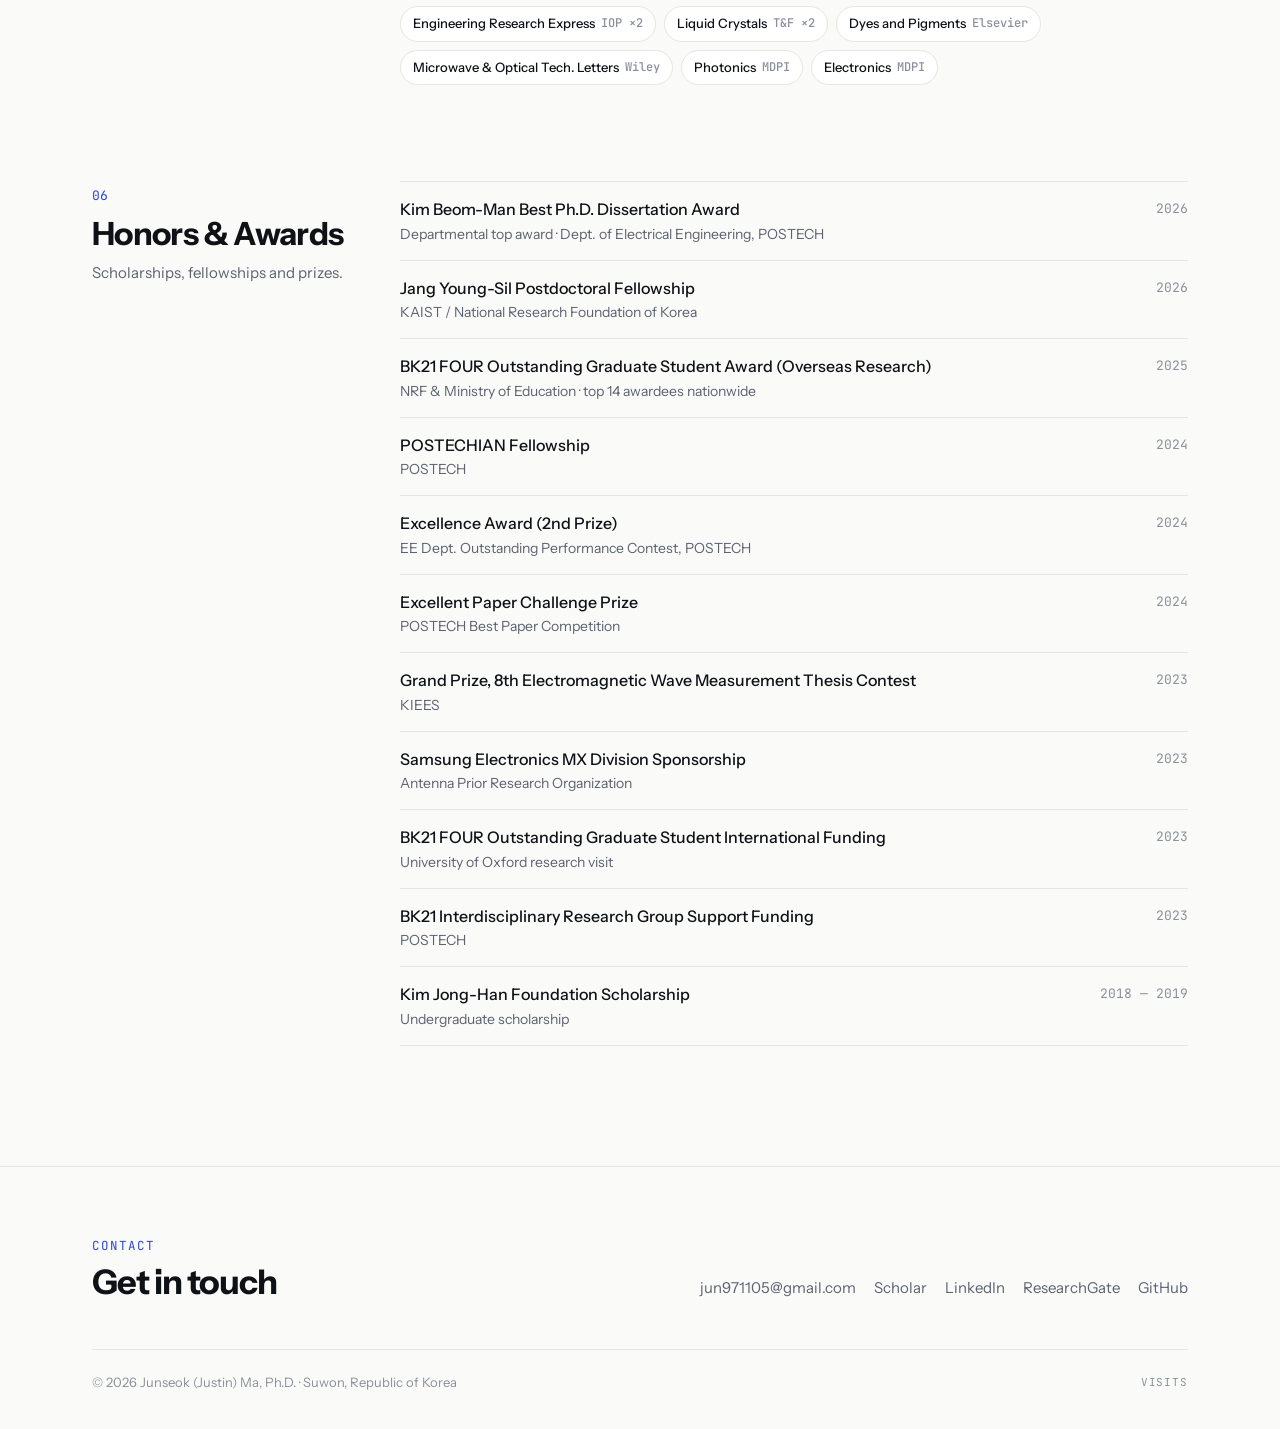
==== commit 20ffcc1e: "Research: dark framework panel with figure strips; map every paper to a frame; anchors on publicatio" ====
--- a/index.html
+++ b/index.html
@@ -8,7 +8,7 @@
   <link rel="preconnect" href="https://fonts.googleapis.com" />
   <link rel="preconnect" href="https://fonts.gstatic.com" crossorigin />
   <link href="https://fonts.googleapis.com/css2?family=Instrument+Sans:wght@400;500;600;700&family=JetBrains+Mono:wght@400;500&display=swap" rel="stylesheet" />
-  <link rel="stylesheet" href="/assets/css/site.css?v=20261024" />
+  <link rel="stylesheet" href="/assets/css/site.css?v=20261024b" />
   <script>try{var t=localStorage.getItem('theme');if(t)document.documentElement.setAttribute('data-theme',t);}catch(e){}</script>
   <!-- HEAD:END -->
   <title>Junseok (Justin) Ma, Ph.D.</title>
--- a/assets/css/site.css
+++ b/assets/css/site.css
@@ -688,3 +688,78 @@
   .fw-step { display: flex; }
   .fw-img { aspect-ratio: 16 / 10; border-right: 0; border-bottom: 1px solid var(--line); }
 }
+
+/* ---------- Research framework v2 (dark lab panel) ---------- */
+.fwx { padding-top: 64px; }
+.fwx-panel {
+  position: relative; overflow: hidden; border-radius: 24px; padding: 56px 52px 40px; color: #e8ecf6;
+  background:
+    radial-gradient(900px 420px at 85% -10%, rgba(95, 227, 255, 0.14), transparent 60%),
+    radial-gradient(700px 380px at -10% 110%, rgba(150, 132, 255, 0.16), transparent 60%),
+    linear-gradient(rgba(255,255,255,0.035) 1px, transparent 1px) 0 0 / 28px 28px,
+    linear-gradient(90deg, rgba(255,255,255,0.035) 1px, transparent 1px) 0 0 / 28px 28px,
+    #070a12;
+  border: 1px solid rgba(95, 227, 255, 0.18);
+  box-shadow: 0 30px 80px -40px rgba(30, 60, 200, 0.6);
+}
+.fwx-top { max-width: 760px; margin-bottom: 44px; }
+.fwx-eyebrow { font-family: var(--mono); font-size: 12px; letter-spacing: 0.14em; text-transform: uppercase; color: #5fe3ff; }
+.page .fwx-top h2 { margin: 10px 0 12px; padding: 0; border: 0; font-size: clamp(30px, 3.8vw, 46px); line-height: 1.08; letter-spacing: -0.03em; color: #fff; }
+.page .fwx-top p { margin: 0; font-size: 16.5px; line-height: 1.7; color: #aab3c5; }
+.fwx-chain { list-style: none; margin: 22px 0 0; padding: 0; display: flex; flex-wrap: wrap; gap: 8px; }
+.fwx-chain li { display: inline-flex; align-items: center; gap: 8px; padding: 6px 14px 6px 8px; border-radius: 999px; border: 1px solid rgba(95, 227, 255, 0.28); background: rgba(95, 227, 255, 0.06); font-size: 13.5px; font-weight: 500; color: #dfe6f5; }
+.fwx-chain li b { font-family: var(--mono); font-size: 11px; font-weight: 500; color: #070a12; background: #5fe3ff; border-radius: 999px; padding: 2px 7px; }
+.fwx-chain li + li::before { content: "→"; margin: 0 6px 0 -2px; color: #5fe3ff; opacity: .7; }
+
+.fwx-row { position: relative; display: grid; grid-template-columns: minmax(0, 1.15fr) minmax(0, 1fr); gap: 44px; align-items: start; padding: 40px 0; border-top: 1px solid rgba(255, 255, 255, 0.08); }
+.fwx-row.is-flip .fwx-media { order: 2; }
+.fwx-hero { position: relative; display: block; aspect-ratio: 16 / 9; border-radius: 14px; background: #fff; overflow: hidden; box-shadow: 0 0 0 1px rgba(95, 227, 255, 0.25), 0 24px 60px -30px rgba(95, 227, 255, 0.45); }
+.fwx-hero img { width: 100%; height: 100%; object-fit: contain; padding: 12px; transition: transform .5s ease; }
+.fwx-hero:hover img { transform: scale(1.03); }
+.fwx-hero.is-dark { background: #111; }
+.fwx-hero.is-dark img { padding: 0; }
+.fwx-hero .c { position: absolute; width: 14px; height: 14px; border-color: #5fe3ff; border-style: solid; border-width: 0; opacity: .9; pointer-events: none; }
+.fwx-hero .tl { top: 8px; left: 8px; border-top-width: 2px; border-left-width: 2px; }
+.fwx-hero .tr { top: 8px; right: 8px; border-top-width: 2px; border-right-width: 2px; }
+.fwx-hero .bl { bottom: 8px; left: 8px; border-bottom-width: 2px; border-left-width: 2px; }
+.fwx-hero .br { bottom: 8px; right: 8px; border-bottom-width: 2px; border-right-width: 2px; }
+.page .fwx-cap { margin: 10px 2px 14px; font-family: var(--mono); font-size: 11.5px; letter-spacing: 0.02em; color: #7f8aa0; }
+.fwx-strip { display: grid; grid-template-columns: repeat(3, minmax(0, 1fr)); gap: 10px; }
+.fwx-thumb { position: relative; display: block; aspect-ratio: 4 / 3; border-radius: 10px; overflow: hidden; background: #fff; box-shadow: 0 0 0 1px rgba(255, 255, 255, 0.12); }
+.fwx-thumb img { width: 100%; height: 100%; object-fit: contain; padding: 6px; transition: transform .4s ease; }
+.fwx-thumb.is-photo img { object-fit: cover; padding: 0; }
+.fwx-thumb span { position: absolute; left: 0; right: 0; bottom: 0; padding: 18px 8px 6px; font-size: 11px; line-height: 1.3; font-weight: 500; color: #fff; background: linear-gradient(transparent, rgba(5, 8, 15, 0.85)); }
+.fwx-thumb:hover img { transform: scale(1.06); }
+.fwx-thumb:hover { box-shadow: 0 0 0 1px #5fe3ff; }
+
+.fwx-head { display: flex; align-items: baseline; gap: 14px; }
+.fwx-n { font-family: var(--mono); font-size: 56px; line-height: 1; font-weight: 500; letter-spacing: -0.04em; background: linear-gradient(135deg, #5fe3ff, #9684ff); -webkit-background-clip: text; background-clip: text; color: transparent; }
+.fwx-k { font-family: var(--mono); font-size: 12px; letter-spacing: 0.12em; text-transform: uppercase; color: #5fe3ff; }
+.page .fwx-text h3 { margin: 14px 0 10px; font-size: 26px; line-height: 1.2; letter-spacing: -0.02em; color: #fff; }
+.page .fwx-text > p { margin: 0 0 22px; font-size: 15.5px; line-height: 1.7; color: #aab3c5; }
+.fwx-group { display: flex; flex-wrap: wrap; gap: 6px; margin-bottom: 14px; }
+.fwx-label { flex-basis: 100%; margin-bottom: 2px; font-family: var(--mono); font-size: 11px; letter-spacing: 0.1em; text-transform: uppercase; color: #7f8aa0; }
+.fwx-chip { display: inline-flex; align-items: center; gap: 7px; padding: 5px 11px 5px 6px; border-radius: 8px; font-size: 12.5px; line-height: 1.3; color: #dfe6f5; background: rgba(255, 255, 255, 0.05); border: 1px solid rgba(255, 255, 255, 0.12); transition: border-color .15s, background .15s, transform .15s; }
+.fwx-chip b { font-family: var(--mono); font-size: 11px; font-weight: 500; color: #5fe3ff; background: rgba(95, 227, 255, 0.1); border-radius: 5px; padding: 1px 5px; }
+.fwx-chip:hover { color: #fff; border-color: #5fe3ff; background: rgba(95, 227, 255, 0.1); transform: translateY(-1px); }
+.fwx-chip.is-review { border-style: dashed; }
+.fwx-chip.is-other b { color: #c9b8ff; background: rgba(150, 132, 255, 0.14); }
+.fwx-beyond { display: flex; flex-wrap: wrap; align-items: center; gap: 6px 8px; margin: 0 !important; max-width: none !important; padding-top: 22px; border-top: 1px solid rgba(255, 255, 255, 0.08); }
+.fwx-beyond .fwx-label { flex-basis: auto; margin: 0 8px 0 0; }
+.fwx-note { margin-left: auto; font-family: var(--mono); font-size: 11px; color: #6b768c; }
+@media (max-width: 980px) {
+  .fwx-panel { padding: 40px 28px 28px; }
+  .fwx-row { grid-template-columns: 1fr; gap: 24px; }
+  .fwx-row.is-flip .fwx-media { order: 0; }
+}
+@media (max-width: 720px) {
+  .fwx-panel { margin: 0 -8px; padding: 32px 18px 22px; border-radius: 18px; }
+  .fwx-strip { gap: 6px; }
+  .fwx-thumb span { font-size: 9.5px; padding: 14px 5px 4px; }
+  .fwx-n { font-size: 44px; }
+  .page .fwx-text h3 { font-size: 22px; }
+  .fwx-note { margin-left: 0; flex-basis: 100%; }
+}
+/* publication anchors from the framework */
+.pubcard { scroll-margin-top: 140px; }
+.pubcard:target { border-color: var(--accent); box-shadow: 0 0 0 3px var(--accent-soft), 0 10px 30px -12px rgba(47, 71, 208, 0.45); }
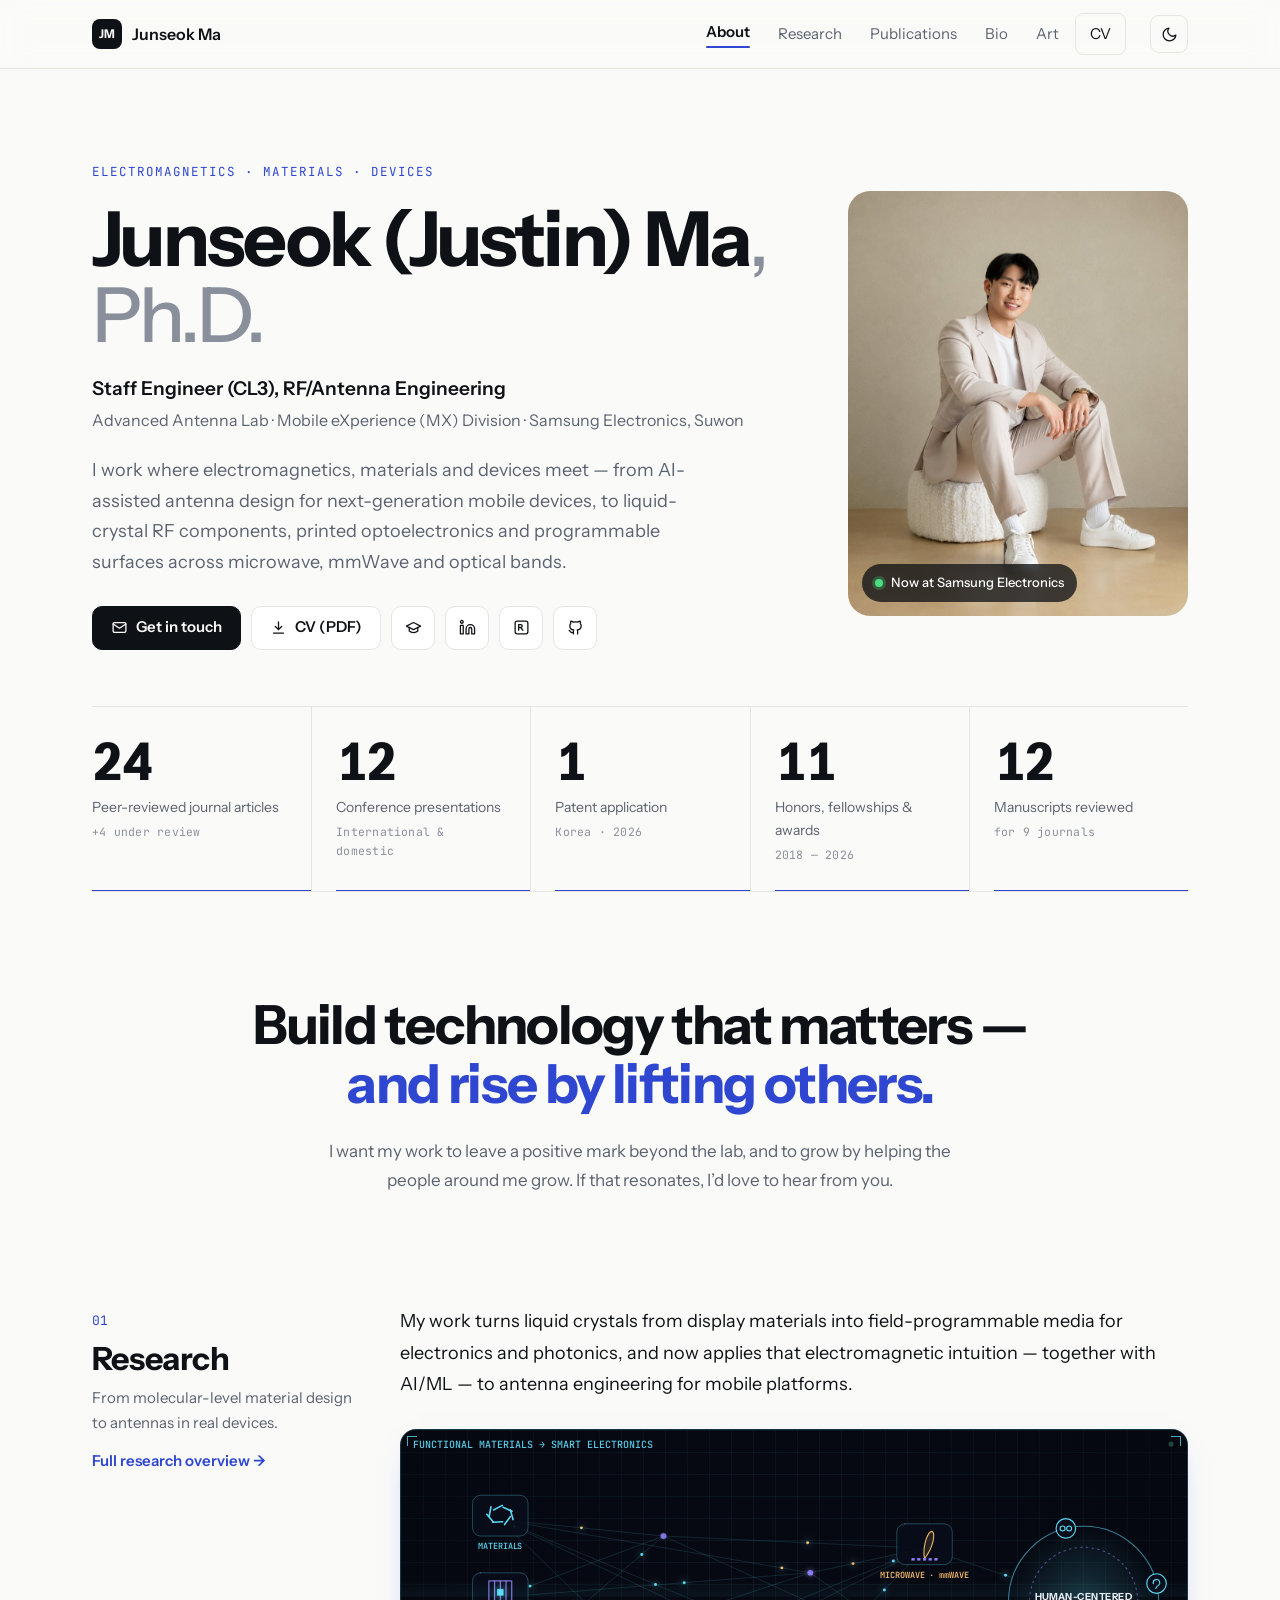
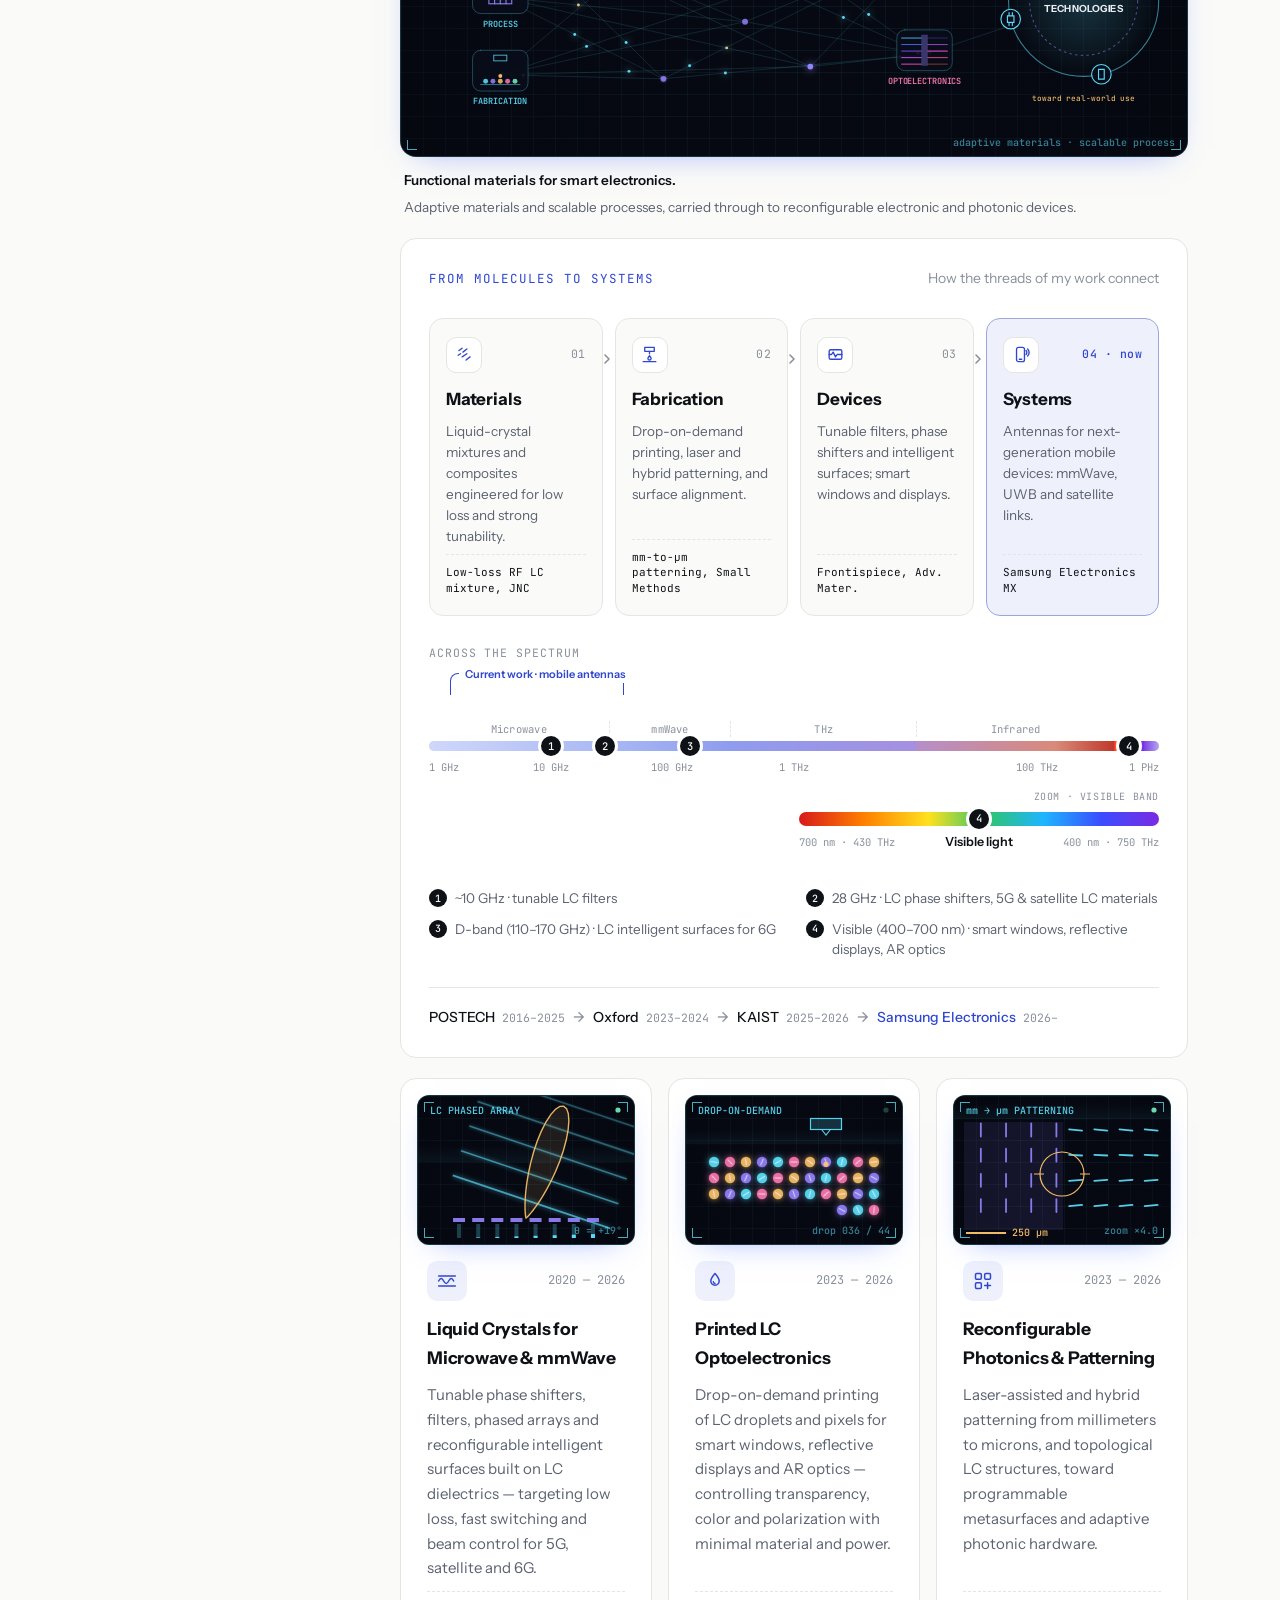
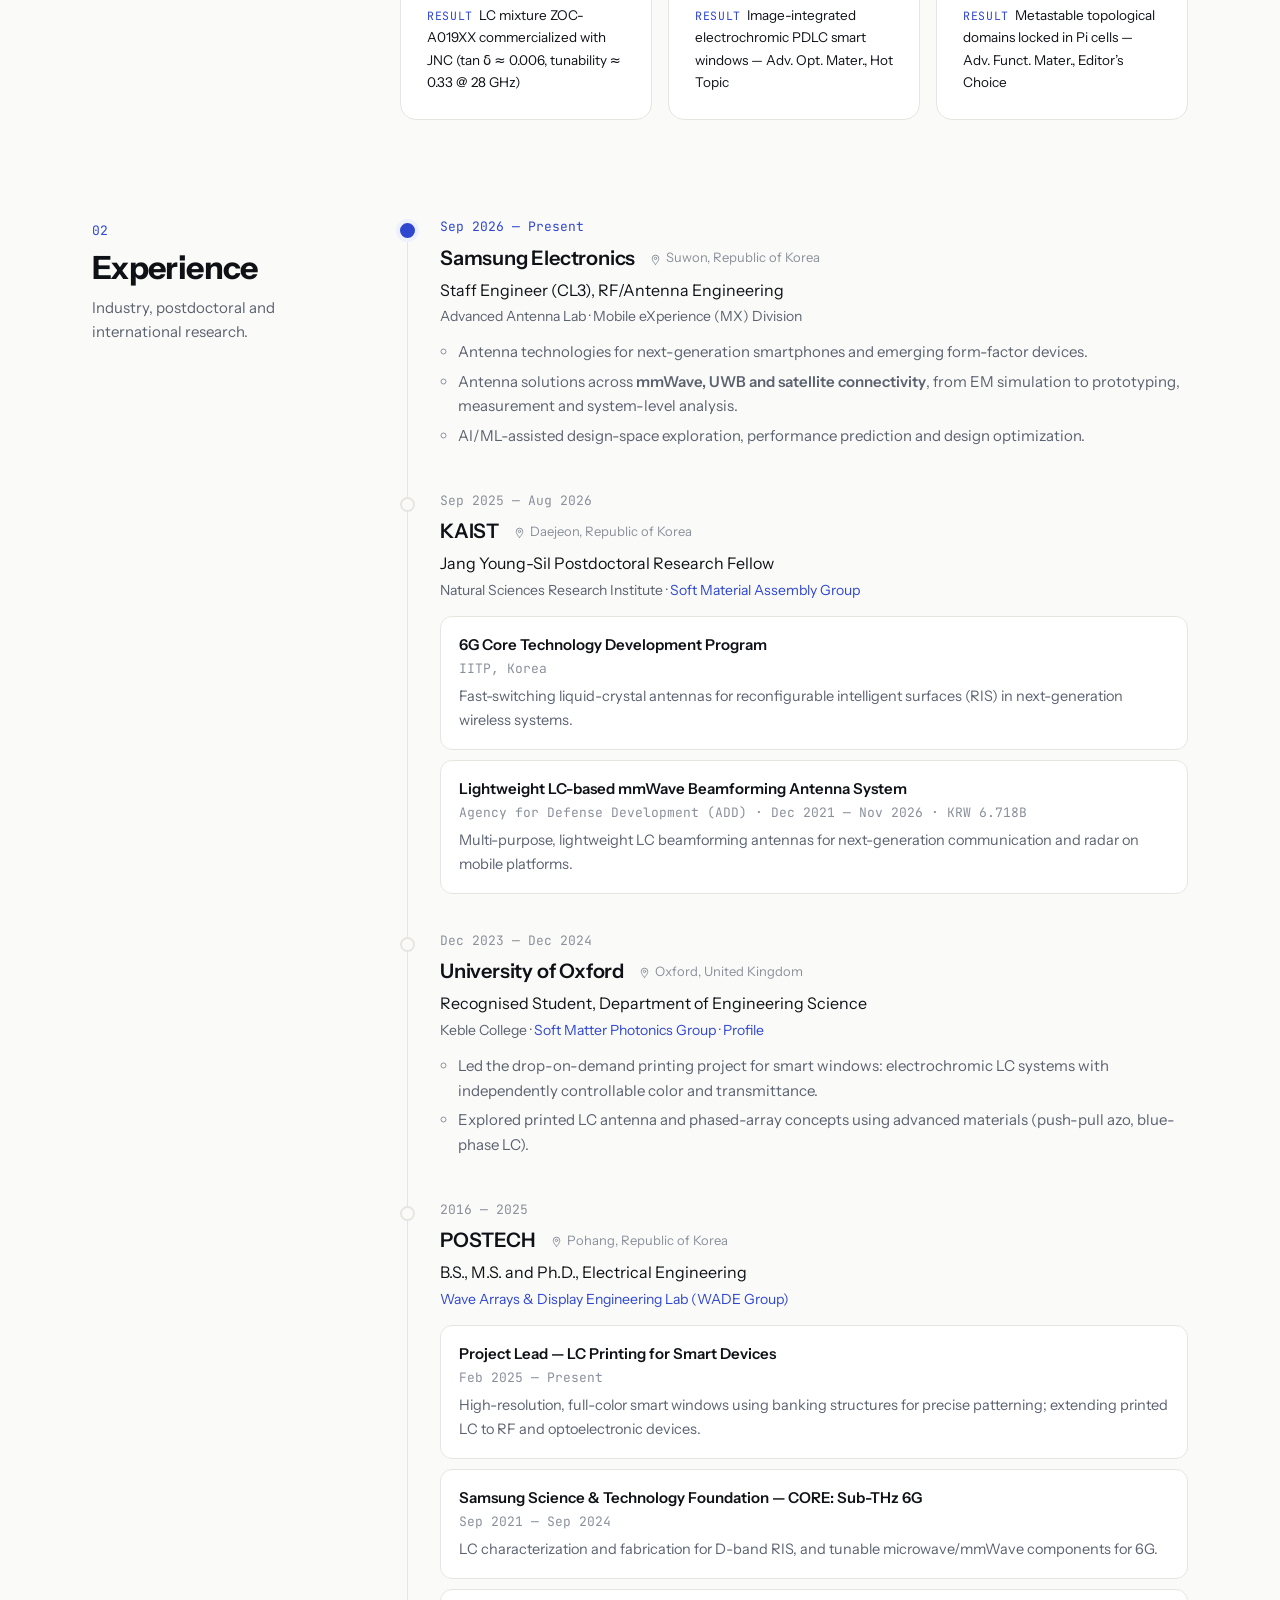
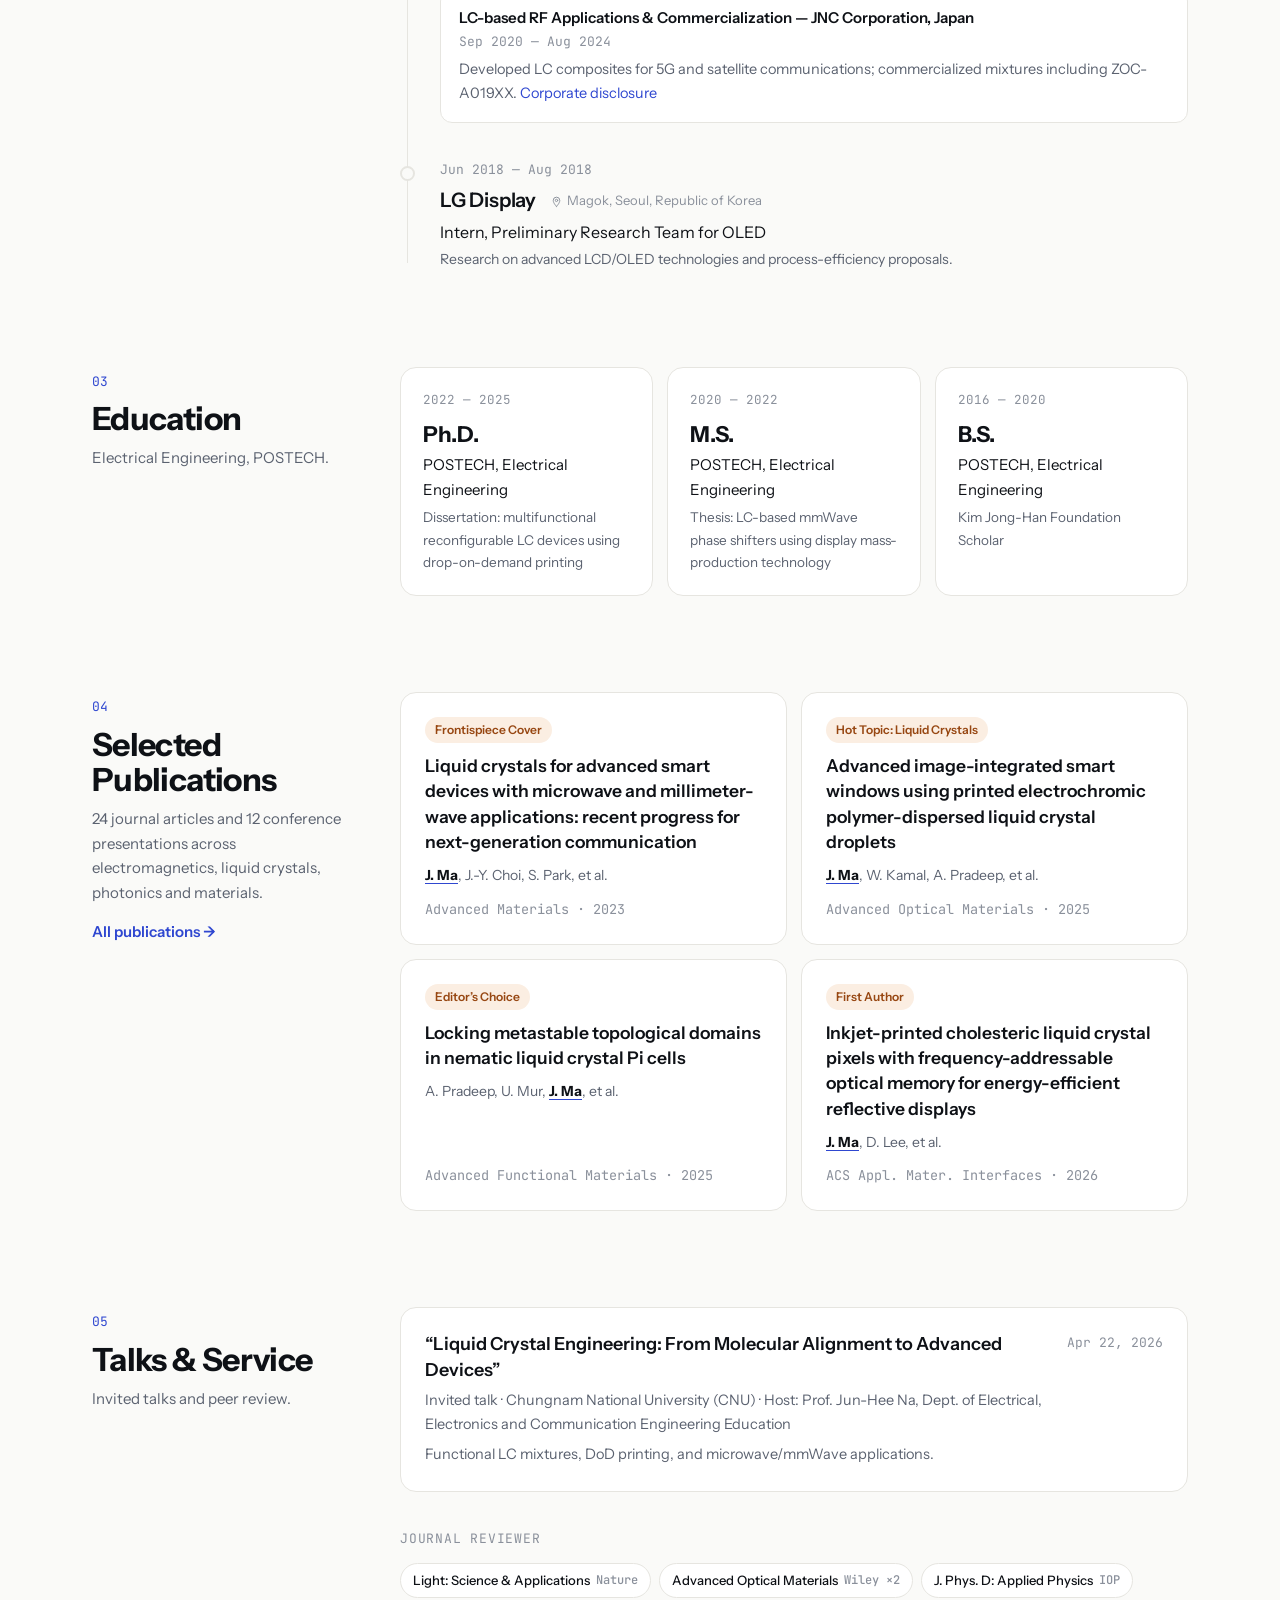
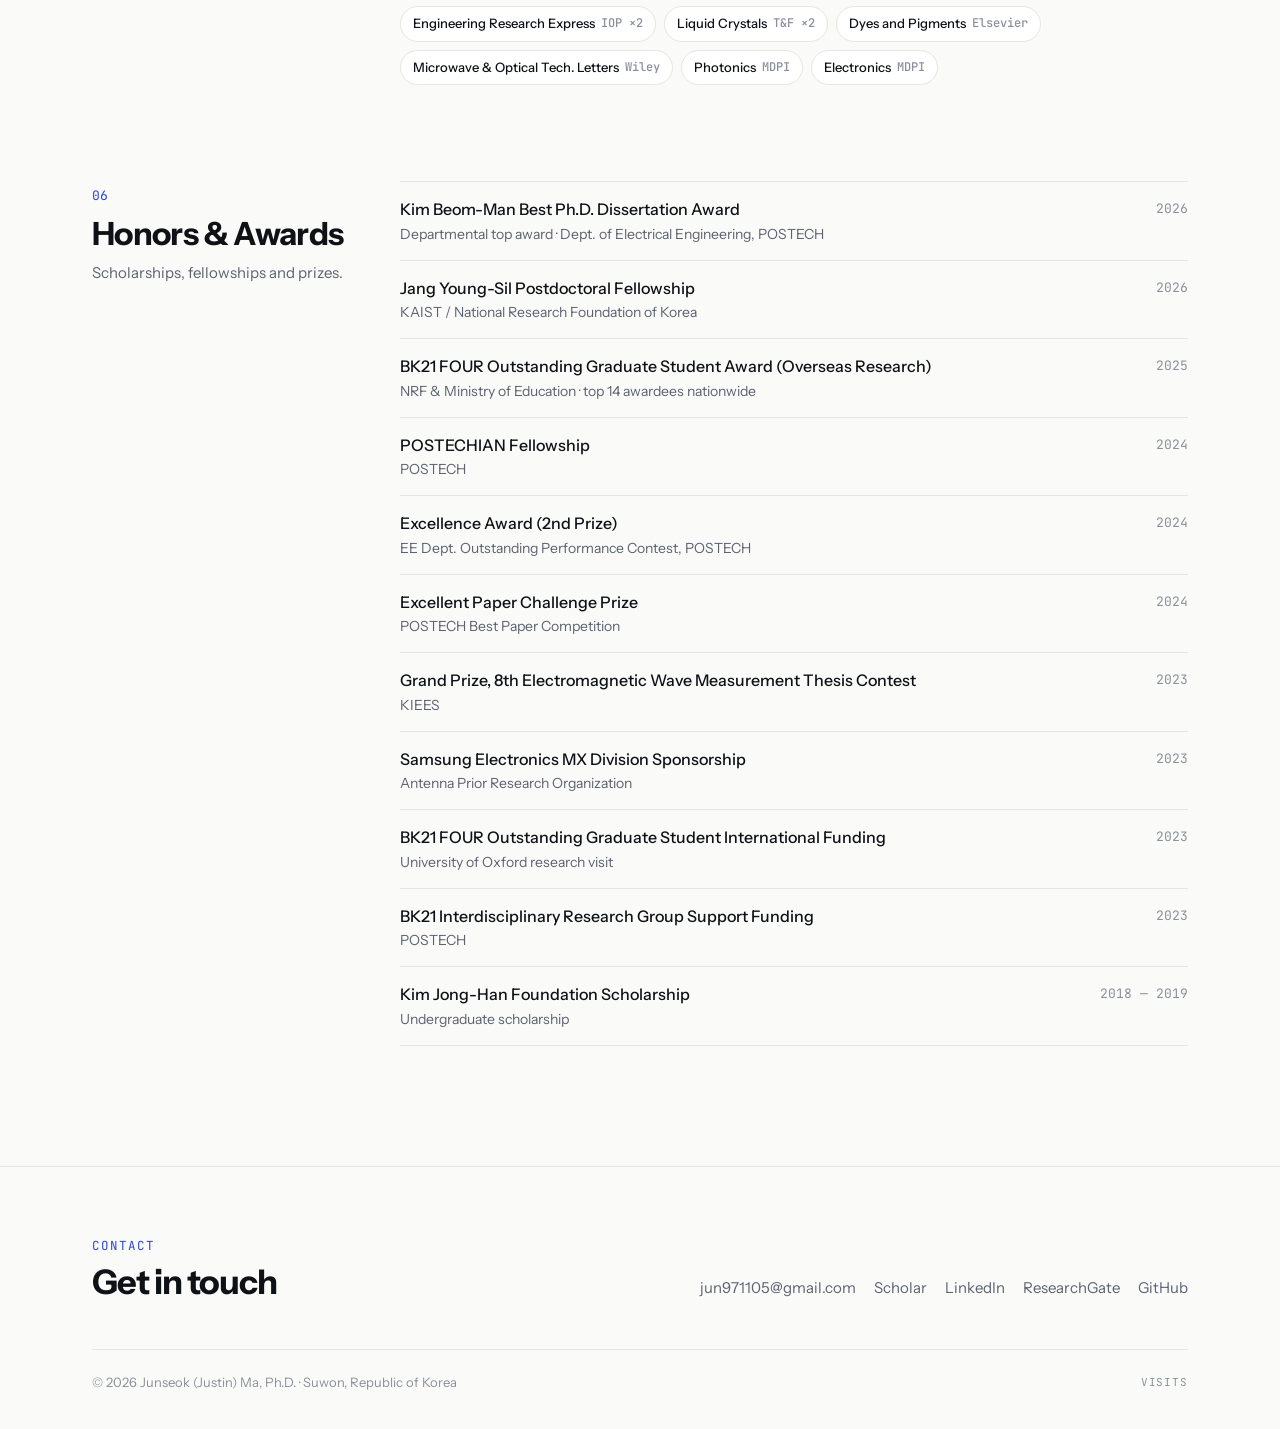
==== commit ae9fc4f2: "Research framework: four clear branches with chain tags and branch nav; add 160-GHz setup photo" ====
--- a/index.html
+++ b/index.html
@@ -8,7 +8,7 @@
   <link rel="preconnect" href="https://fonts.googleapis.com" />
   <link rel="preconnect" href="https://fonts.gstatic.com" crossorigin />
   <link href="https://fonts.googleapis.com/css2?family=Instrument+Sans:wght@400;500;600;700&family=JetBrains+Mono:wght@400;500&display=swap" rel="stylesheet" />
-  <link rel="stylesheet" href="/assets/css/site.css?v=20261024b" />
+  <link rel="stylesheet" href="/assets/css/site.css?v=20261024d" />
   <script>try{var t=localStorage.getItem('theme');if(t)document.documentElement.setAttribute('data-theme',t);}catch(e){}</script>
   <!-- HEAD:END -->
   <title>Junseok (Justin) Ma, Ph.D.</title>
--- a/assets/css/site.css
+++ b/assets/css/site.css
@@ -763,3 +763,31 @@
 /* publication anchors from the framework */
 .pubcard { scroll-margin-top: 140px; }
 .pubcard:target { border-color: var(--accent); box-shadow: 0 0 0 3px var(--accent-soft), 0 10px 30px -12px rgba(47, 71, 208, 0.45); }
+.fwx-chip b { white-space: nowrap; }
+.page .fwx-note { margin: 0 !important; padding-top: 18px; border-top: 1px solid rgba(255, 255, 255, 0.08); text-align: right; font-family: var(--mono); font-size: 11px; color: #6b768c; max-width: none !important; }
+span.fwx-chip { cursor: default; }
+span.fwx-chip:hover { transform: none; }
+
+/* ---------- Research framework v3: four branches ---------- */
+.fwx-chain li b { min-width: 20px; text-align: center; }
+.fwx-nav { display: grid; grid-template-columns: repeat(4, minmax(0, 1fr)); gap: 10px; margin-top: 26px; }
+.fwx-nav a { display: flex; flex-direction: column; gap: 6px; padding: 14px 16px; border-radius: 12px; border: 1px solid rgba(255, 255, 255, 0.1); background: rgba(255, 255, 255, 0.03); color: #dfe6f5; font-size: 14px; font-weight: 600; line-height: 1.3; transition: border-color .15s, background .15s, transform .15s; }
+.fwx-nav a b { font-family: var(--mono); font-size: 22px; font-weight: 500; background: linear-gradient(135deg, #5fe3ff, #9684ff); -webkit-background-clip: text; background-clip: text; color: transparent; }
+.fwx-nav a:hover { color: #fff; border-color: #5fe3ff; background: rgba(95, 227, 255, 0.07); transform: translateY(-2px); }
+.fwx-top { max-width: none; }
+.page .fwx-top > p { max-width: 760px; }
+.fwx-row { scroll-margin-top: 90px; }
+.page .fwx-text .fwx-q { margin: -2px 0 12px; font-size: 16px; font-style: italic; color: #5fe3ff; }
+.fwx-meta { display: flex; flex-wrap: wrap; align-items: center; justify-content: space-between; gap: 8px 16px; margin: 0 0 20px; padding: 12px 0; border-top: 1px solid rgba(255,255,255,0.08); border-bottom: 1px solid rgba(255,255,255,0.08); }
+.fwx-links { display: flex; align-items: center; gap: 0; }
+.fwx-links span { position: relative; padding: 4px 12px; font-family: var(--mono); font-size: 11px; letter-spacing: 0.06em; text-transform: uppercase; color: #4f5a70; border: 1px solid rgba(255,255,255,0.08); }
+.fwx-links span:first-child { border-radius: 999px 0 0 999px; }
+.fwx-links span:last-child { border-radius: 0 999px 999px 0; }
+.fwx-links span + span { border-left: 0; }
+.fwx-links span.on { color: #070a12; background: linear-gradient(135deg, #5fe3ff, #9fb2ff); border-color: transparent; font-weight: 500; }
+.fwx-span { font-family: var(--mono); font-size: 11.5px; color: #9684ff; letter-spacing: 0.04em; }
+.fwx-papers { display: flex; flex-wrap: wrap; gap: 6px; }
+.fwx-papers .fwx-label { flex-basis: 100%; }
+@media (max-width: 980px) { .fwx-nav { grid-template-columns: repeat(2, minmax(0, 1fr)); } }
+@media (max-width: 720px) { .fwx-nav a { padding: 10px 12px; font-size: 12.5px; } .fwx-nav a b { font-size: 18px; } }
+@media (max-width: 980px) { .fwx-row .fwx-media, .fwx-row.is-flip .fwx-media { order: 2; } }
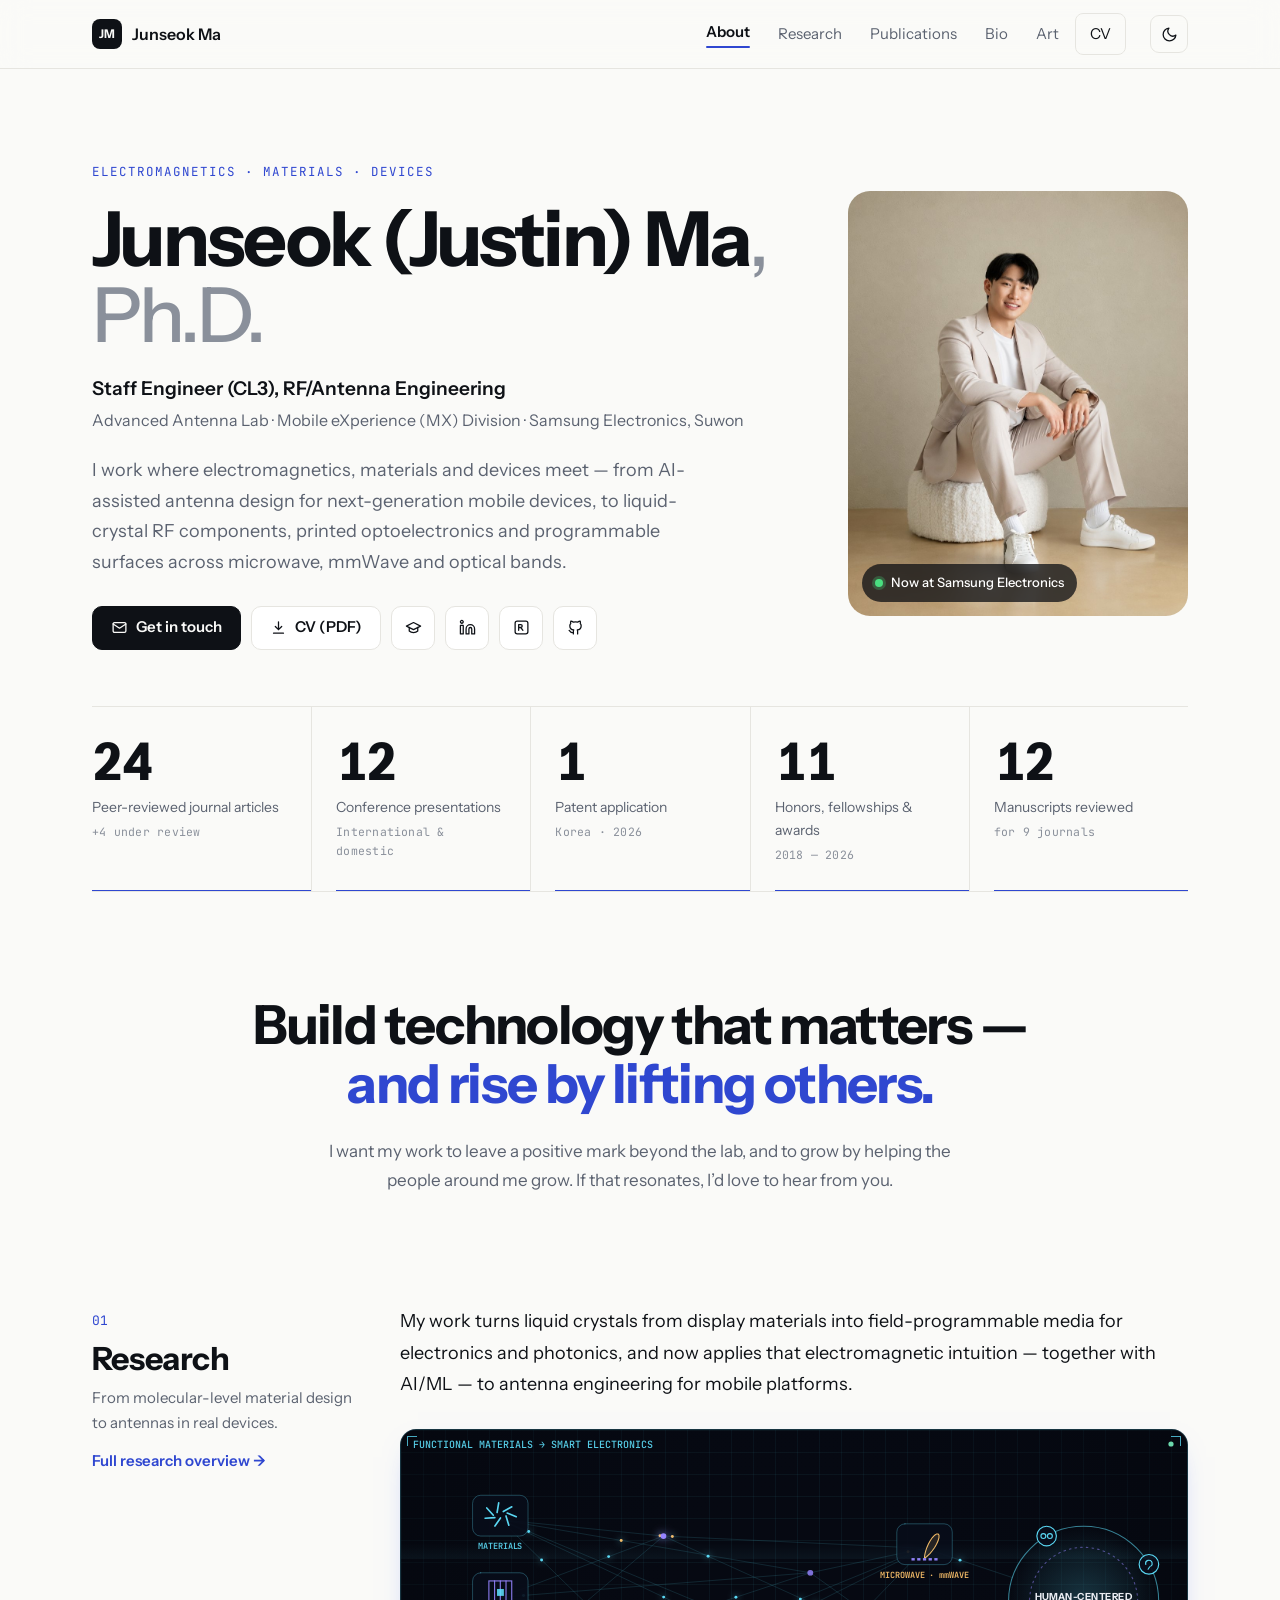
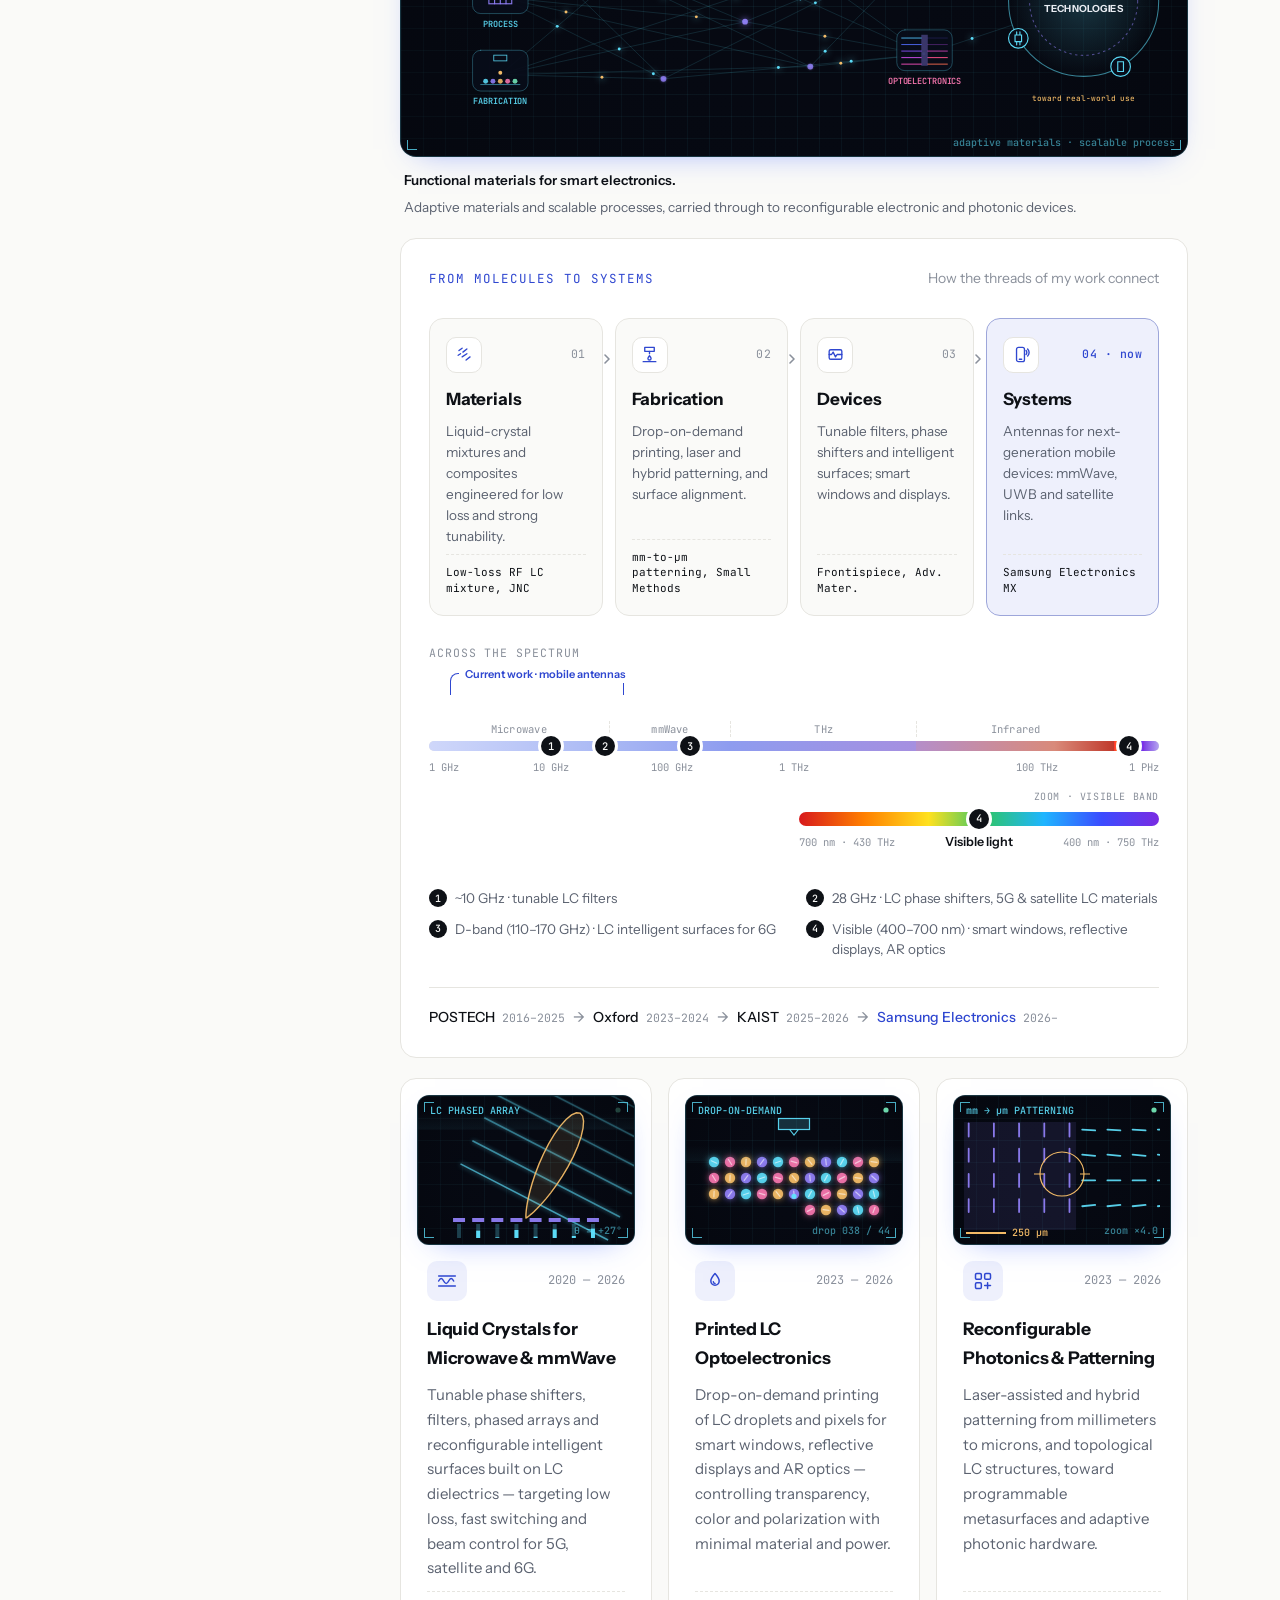
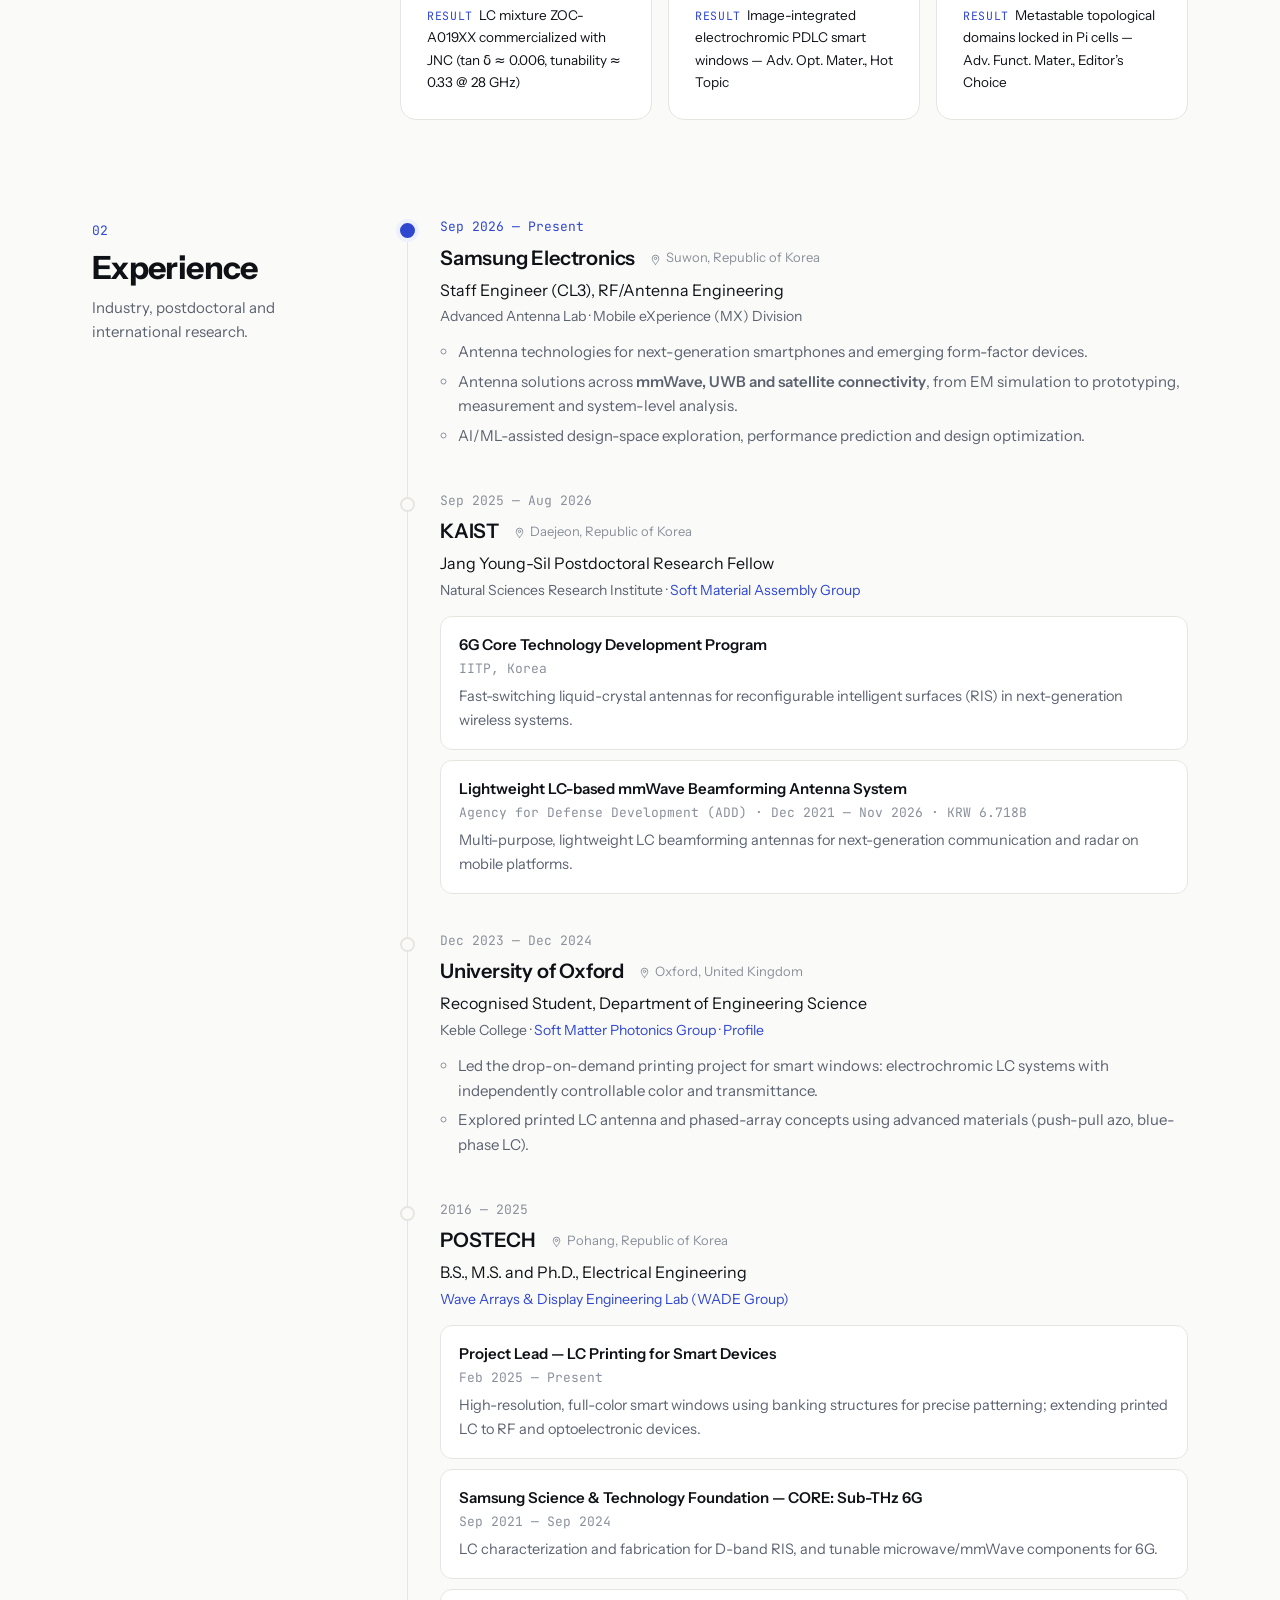
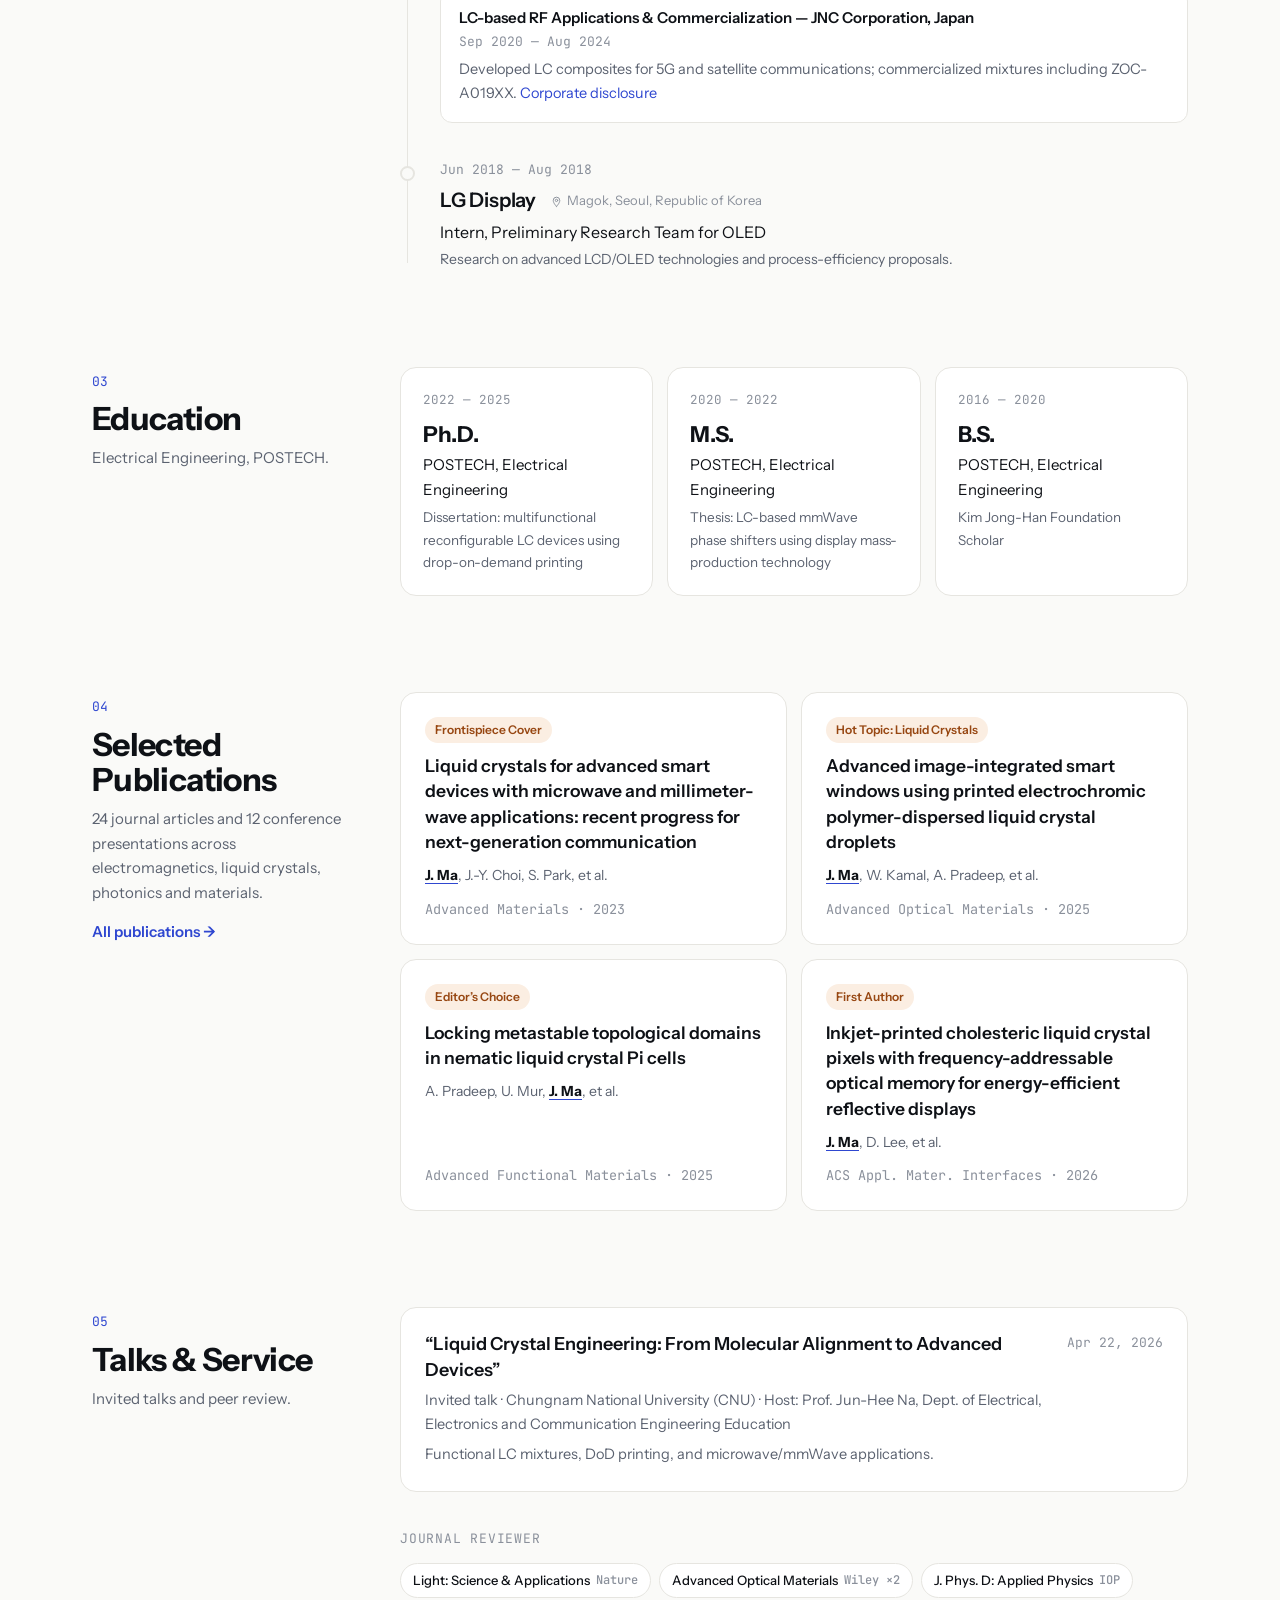
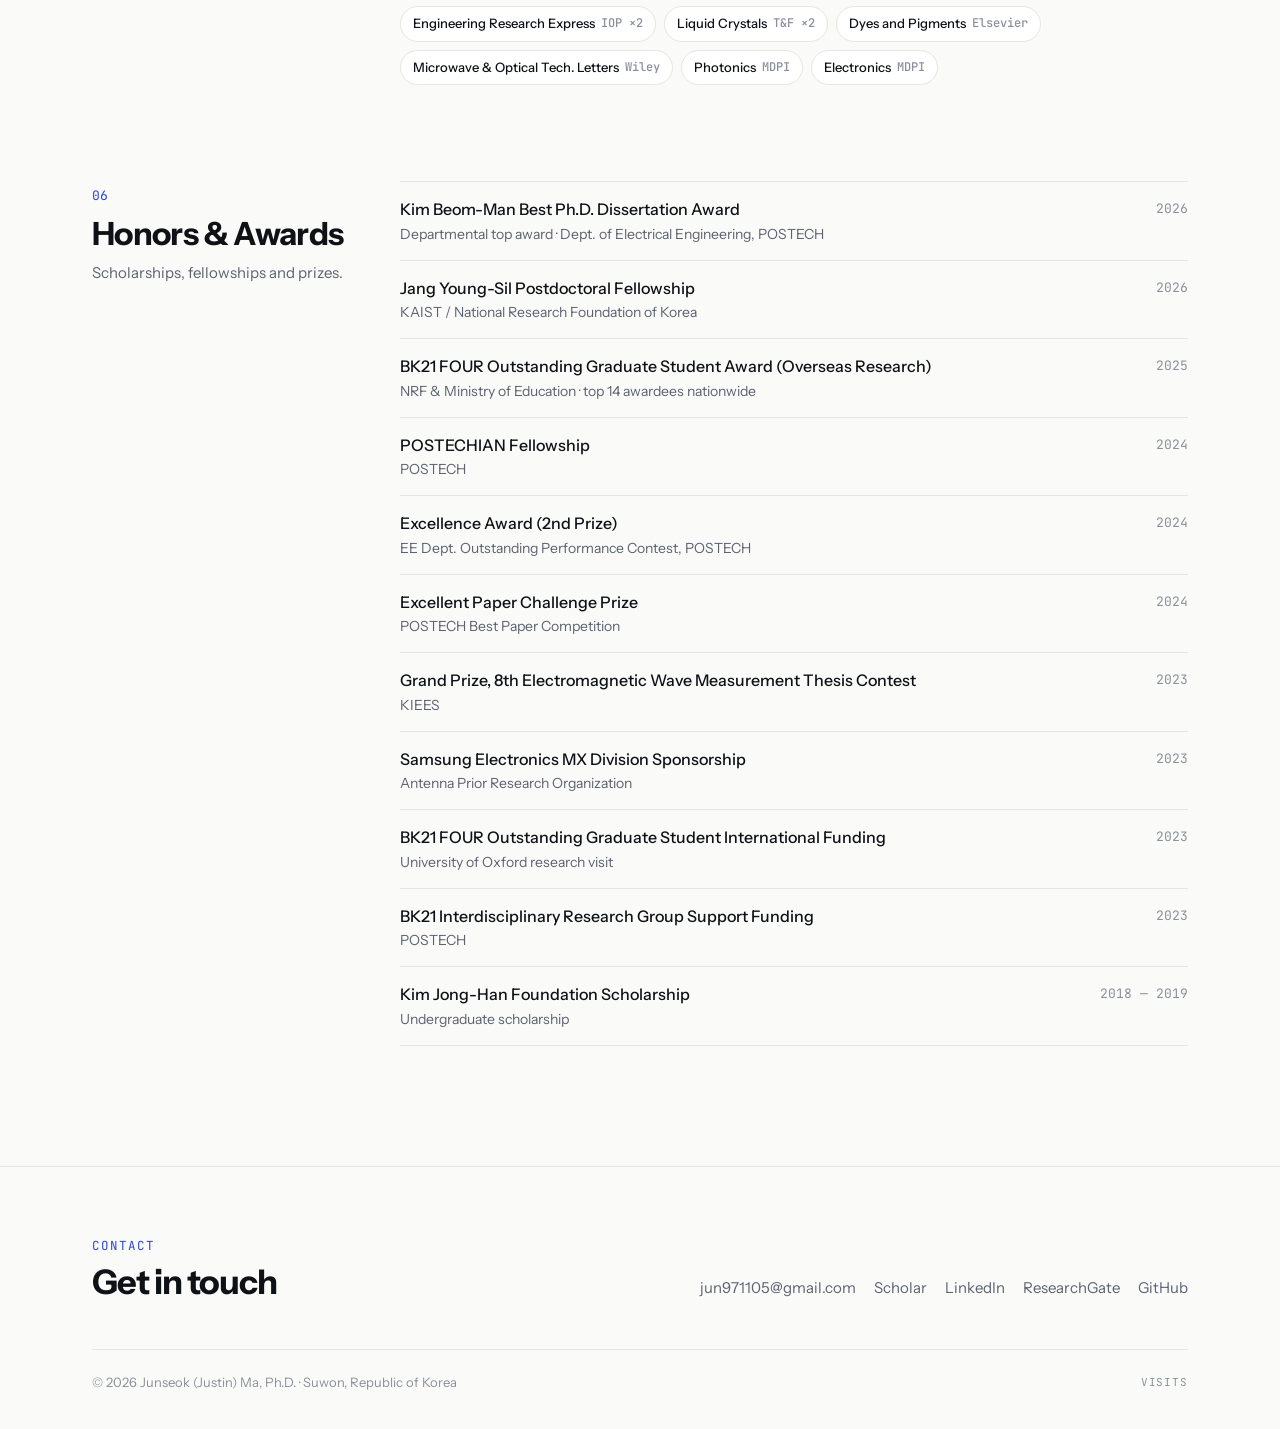
==== commit 337b8997: "Update CV (Oct 2026) and host it on the site" ====
--- a/index.html
+++ b/index.html
@@ -26,7 +26,7 @@
       <a href="/publication.html" data-nav="publications">Publications</a>
       <a href="/bio.html" data-nav="bio">Bio</a>
       <a href="/art.html" data-nav="art">Art</a>
-      <a class="nav-cv" href="https://drive.google.com/file/d/1LHwjuKT5SRex9XsXRxIwTksMJjRlqdAP/view?usp=sharing" target="_blank" rel="noopener">CV</a>
+      <a class="nav-cv" href="/files/Junseok_Ma_CV.pdf" target="_blank" rel="noopener">CV</a>
     </nav>
     <button class="theme-toggle" type="button" data-theme-toggle aria-label="Toggle dark mode">
       <svg viewBox="0 0 24 24" fill="none" stroke="currentColor" stroke-width="1.8" stroke-linecap="round" stroke-linejoin="round" aria-hidden="true"><path d="M21 12.8A9 9 0 1 1 11.2 3a7 7 0 0 0 9.8 9.8z"/></svg>
@@ -51,7 +51,7 @@
             <svg viewBox="0 0 24 24" fill="none" stroke="currentColor" stroke-width="1.8" stroke-linecap="round" stroke-linejoin="round" aria-hidden="true"><rect x="3" y="5" width="18" height="14" rx="2"/><path d="m3 7 9 6 9-6"/></svg>
             Get in touch
           </a>
-          <a class="btn" href="https://drive.google.com/file/d/1LHwjuKT5SRex9XsXRxIwTksMJjRlqdAP/view?usp=sharing" target="_blank" rel="noopener">
+          <a class="btn" href="/files/Junseok_Ma_CV.pdf" target="_blank" rel="noopener">
             <svg viewBox="0 0 24 24" fill="none" stroke="currentColor" stroke-width="1.8" stroke-linecap="round" stroke-linejoin="round" aria-hidden="true"><path d="M12 4v11m0 0-4.5-4.5M12 15l4.5-4.5M5 20h14"/></svg>
             CV (PDF)
           </a>
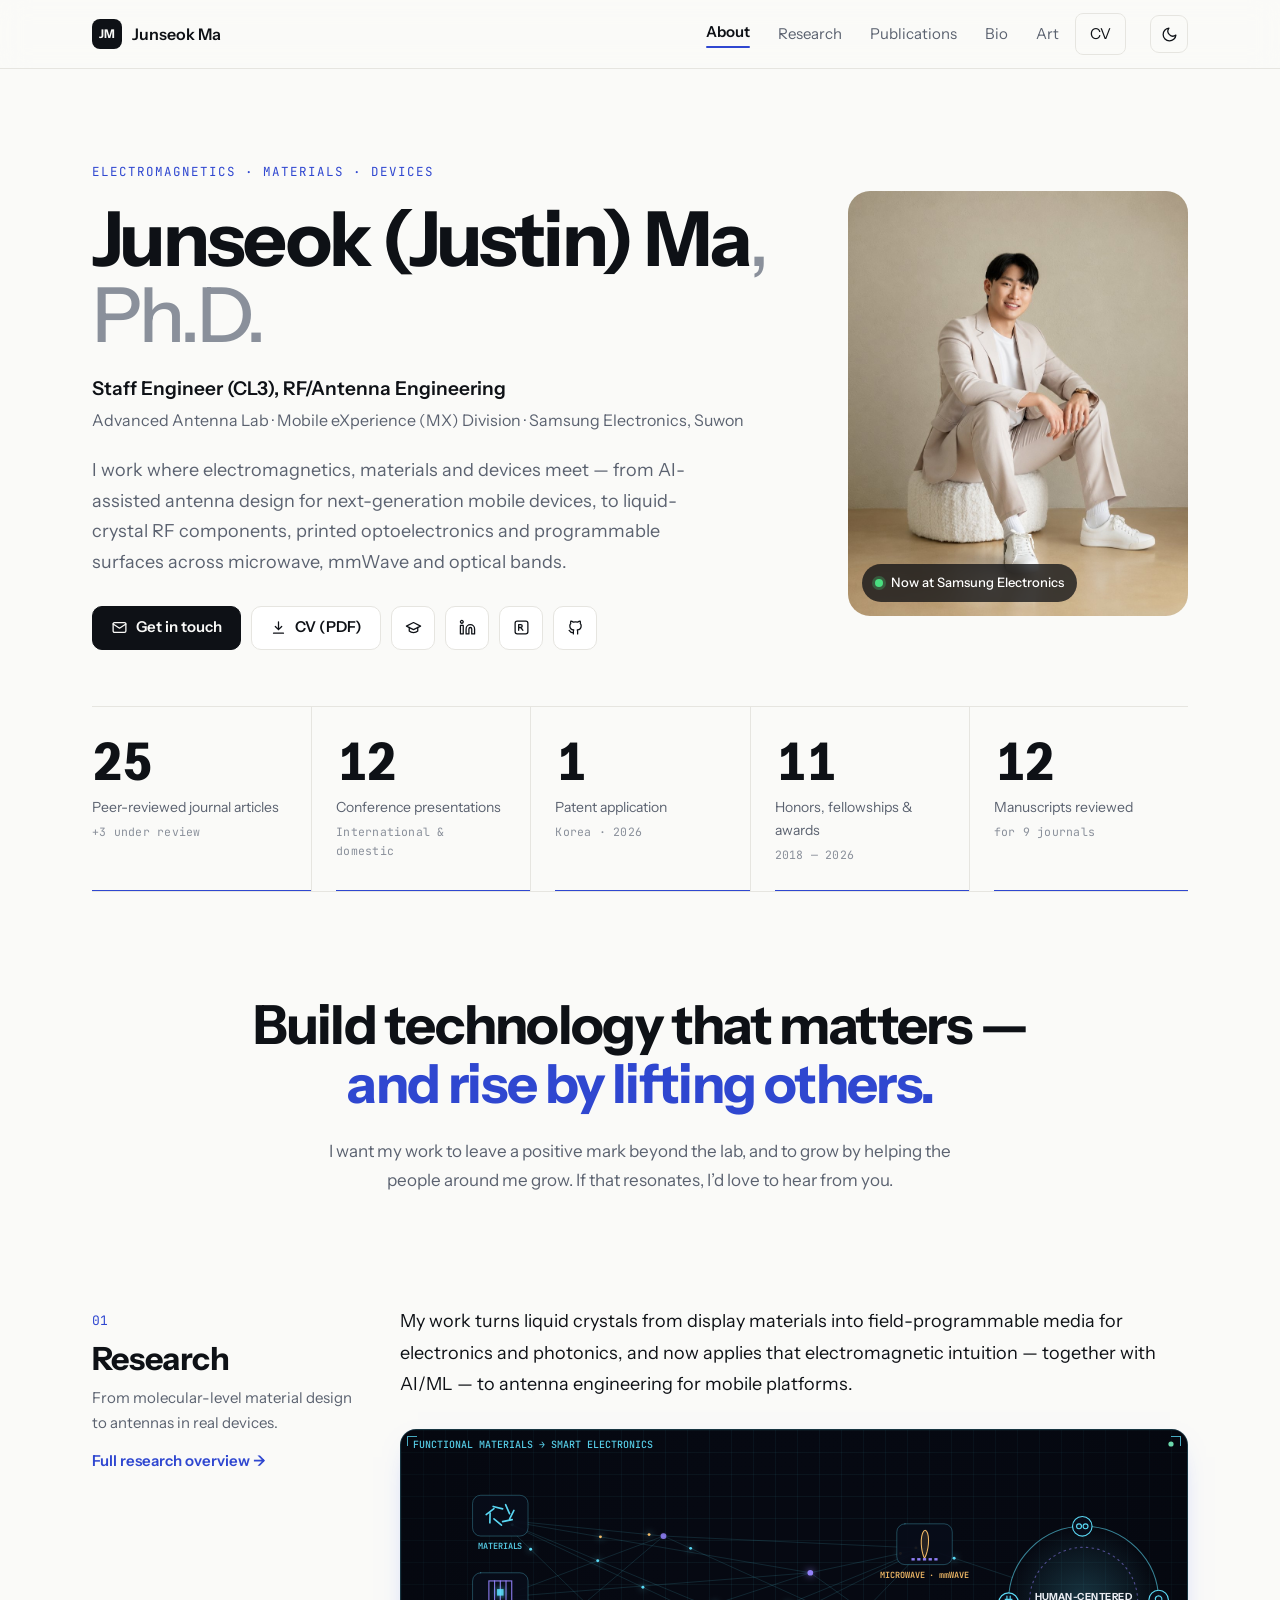
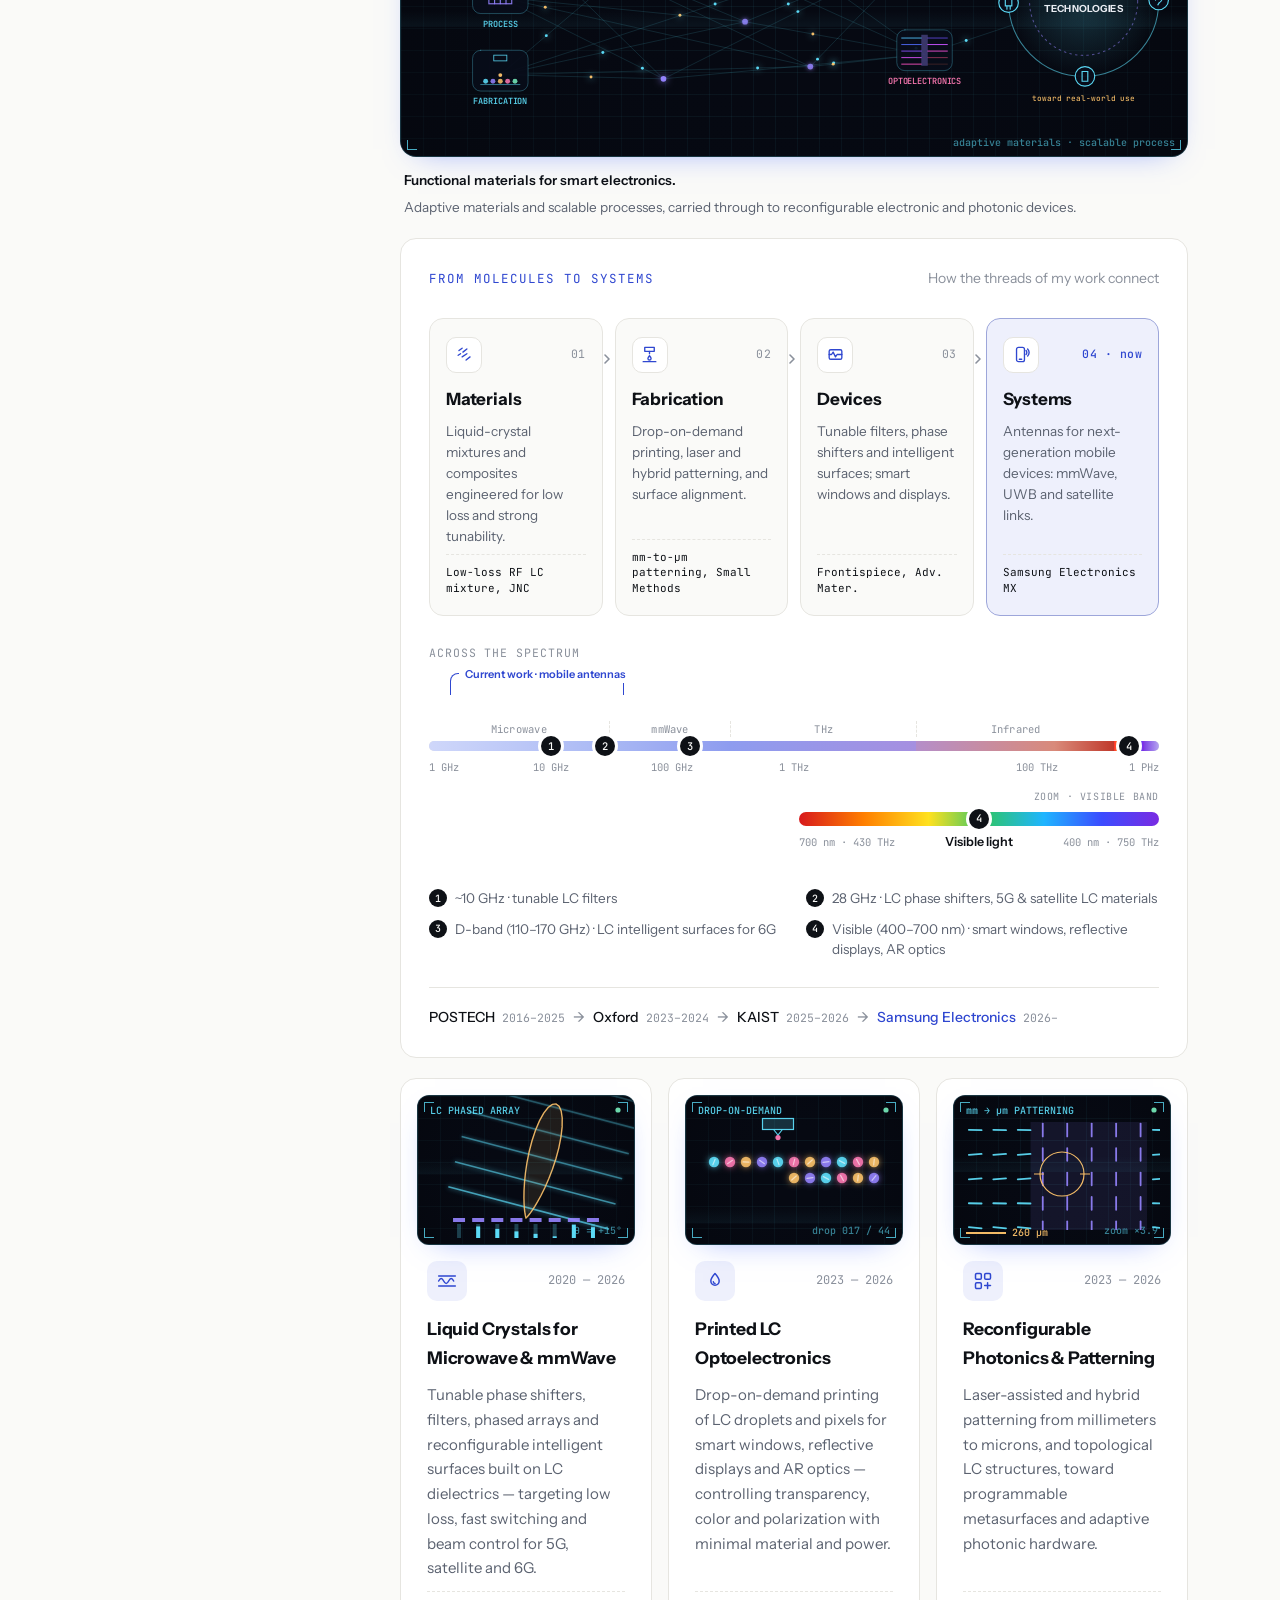
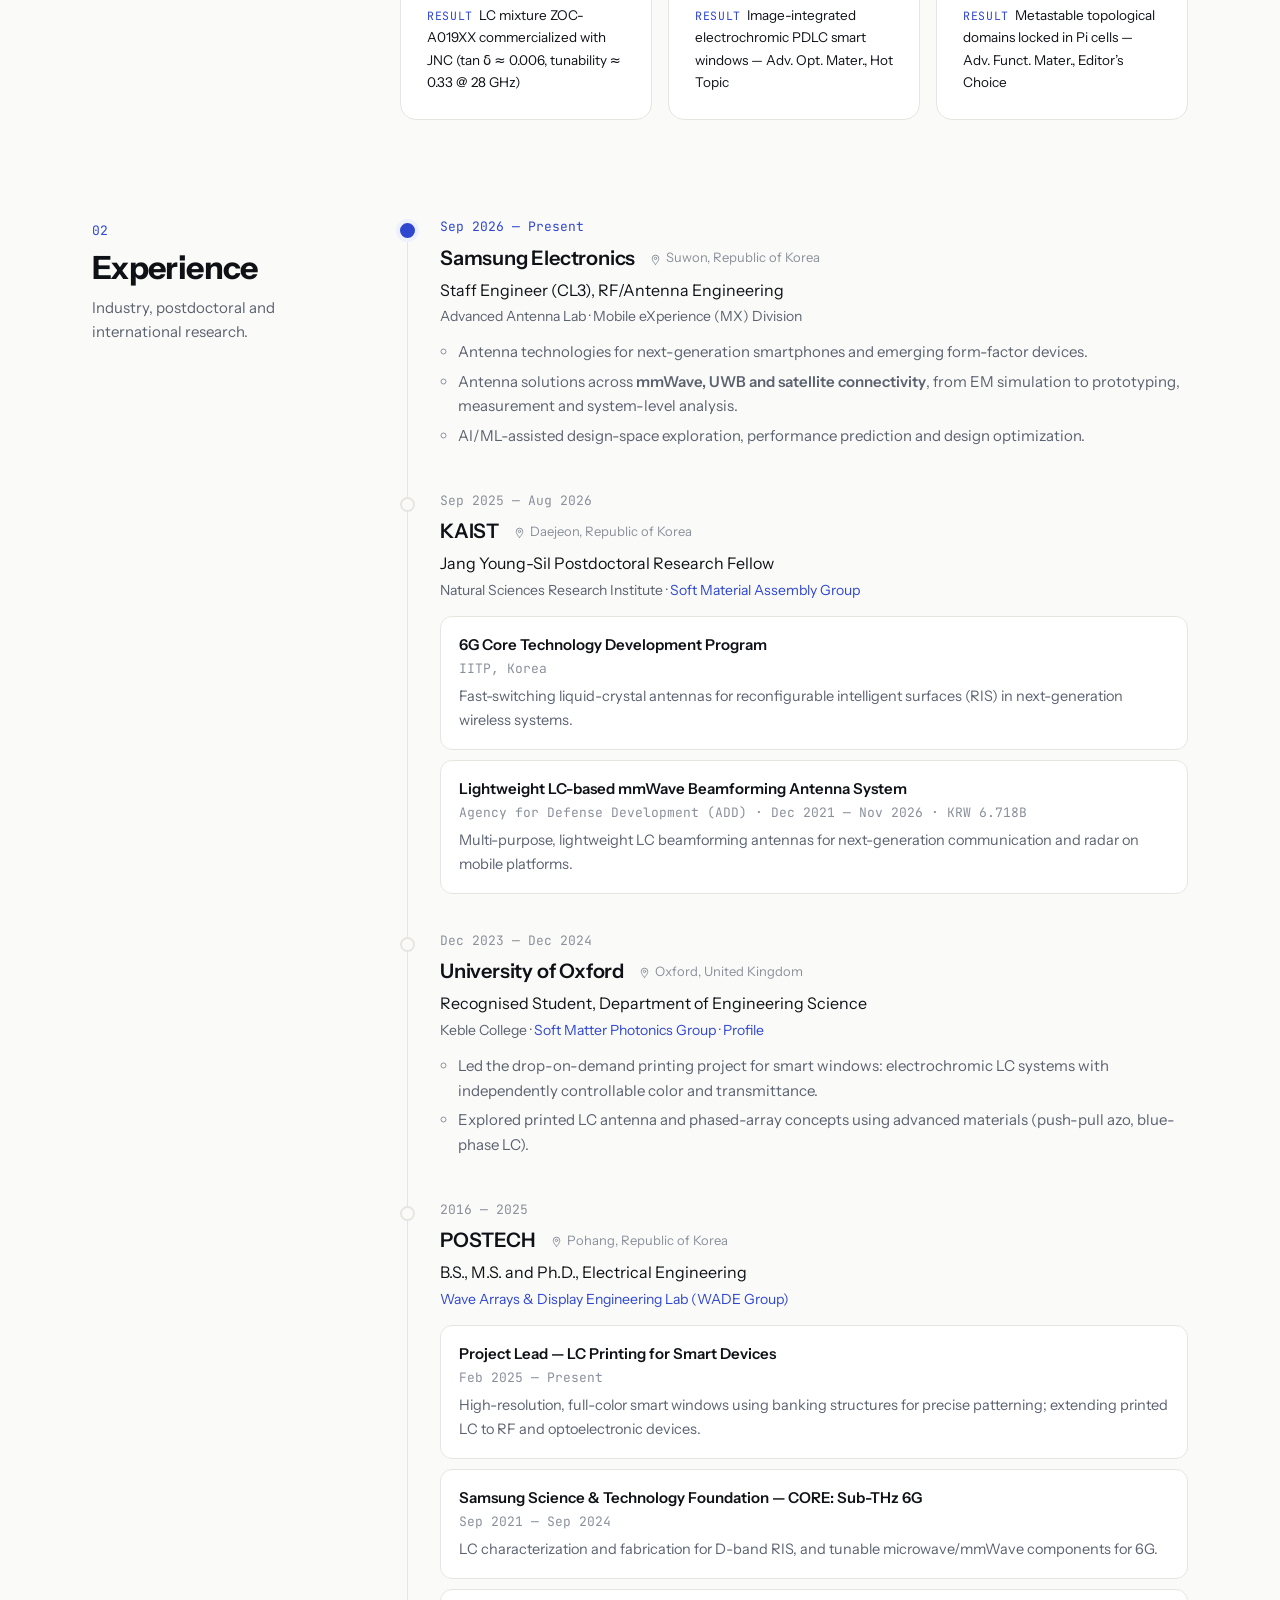
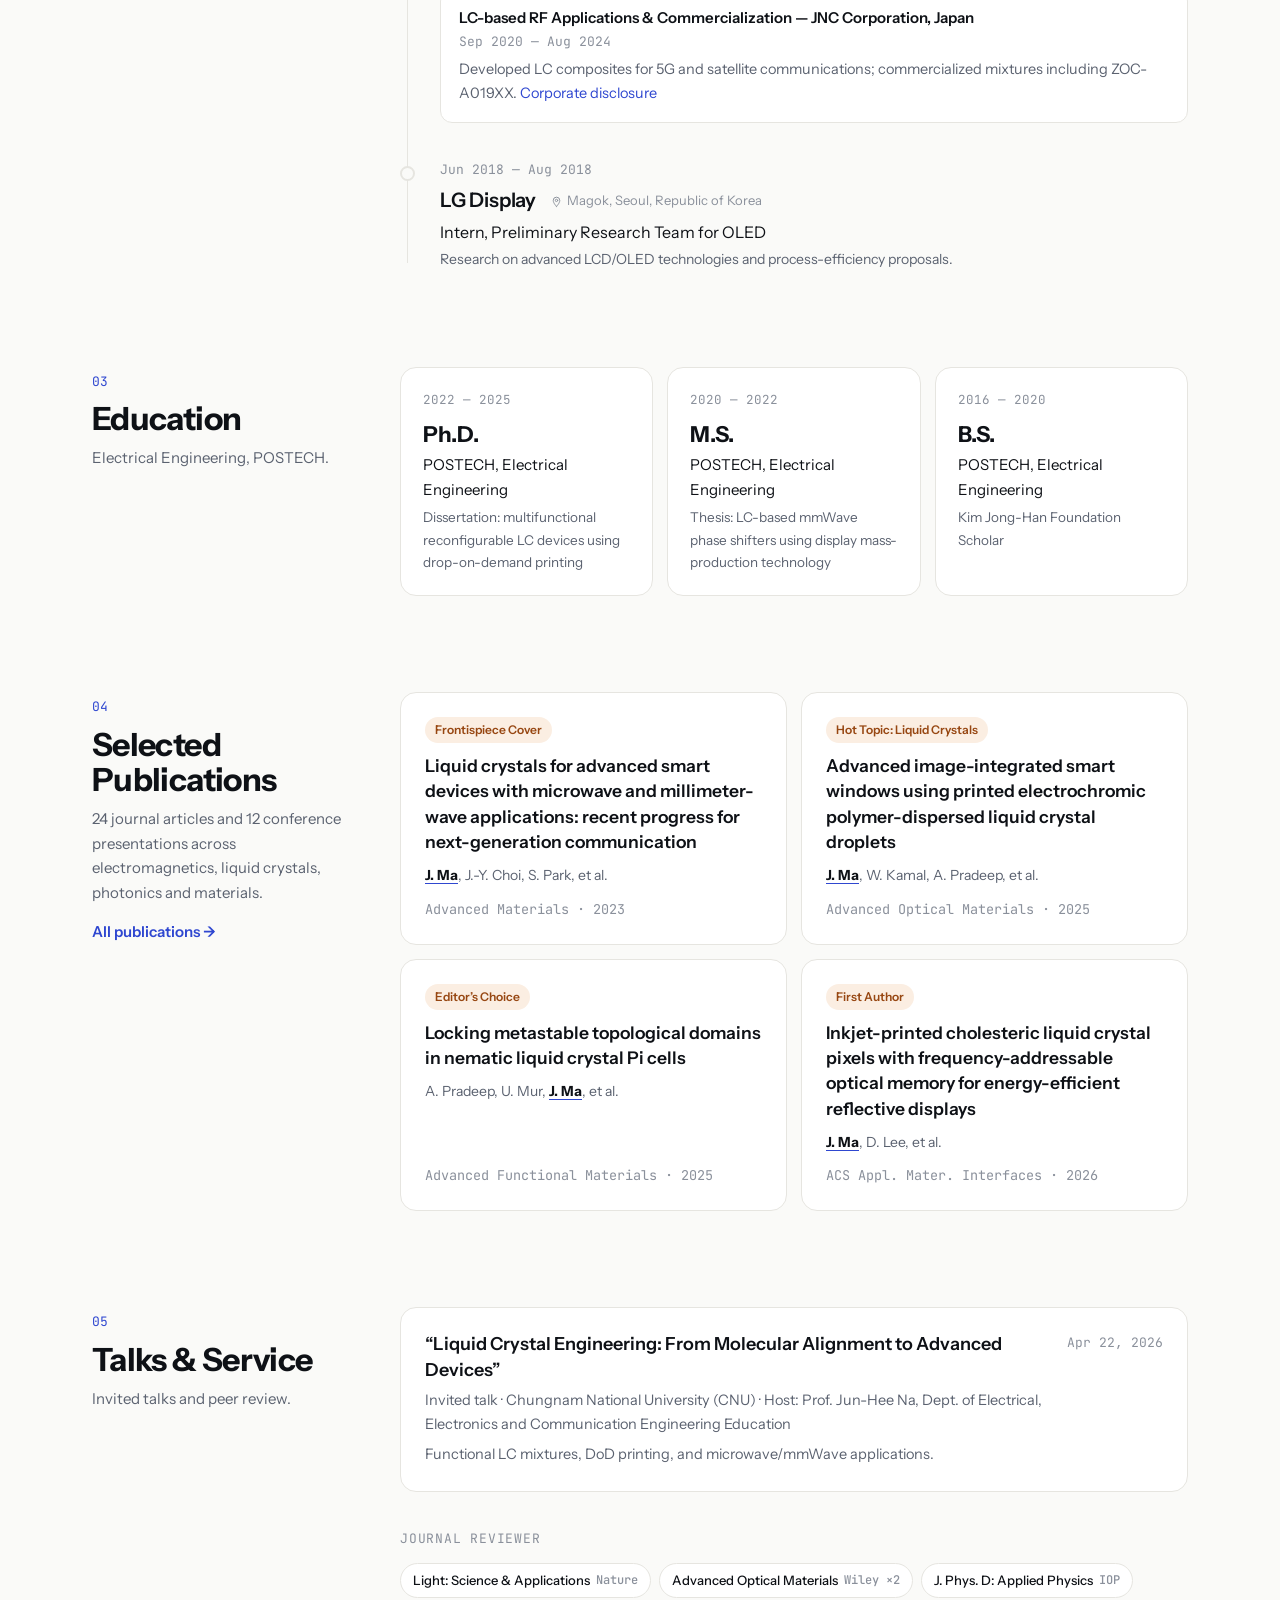
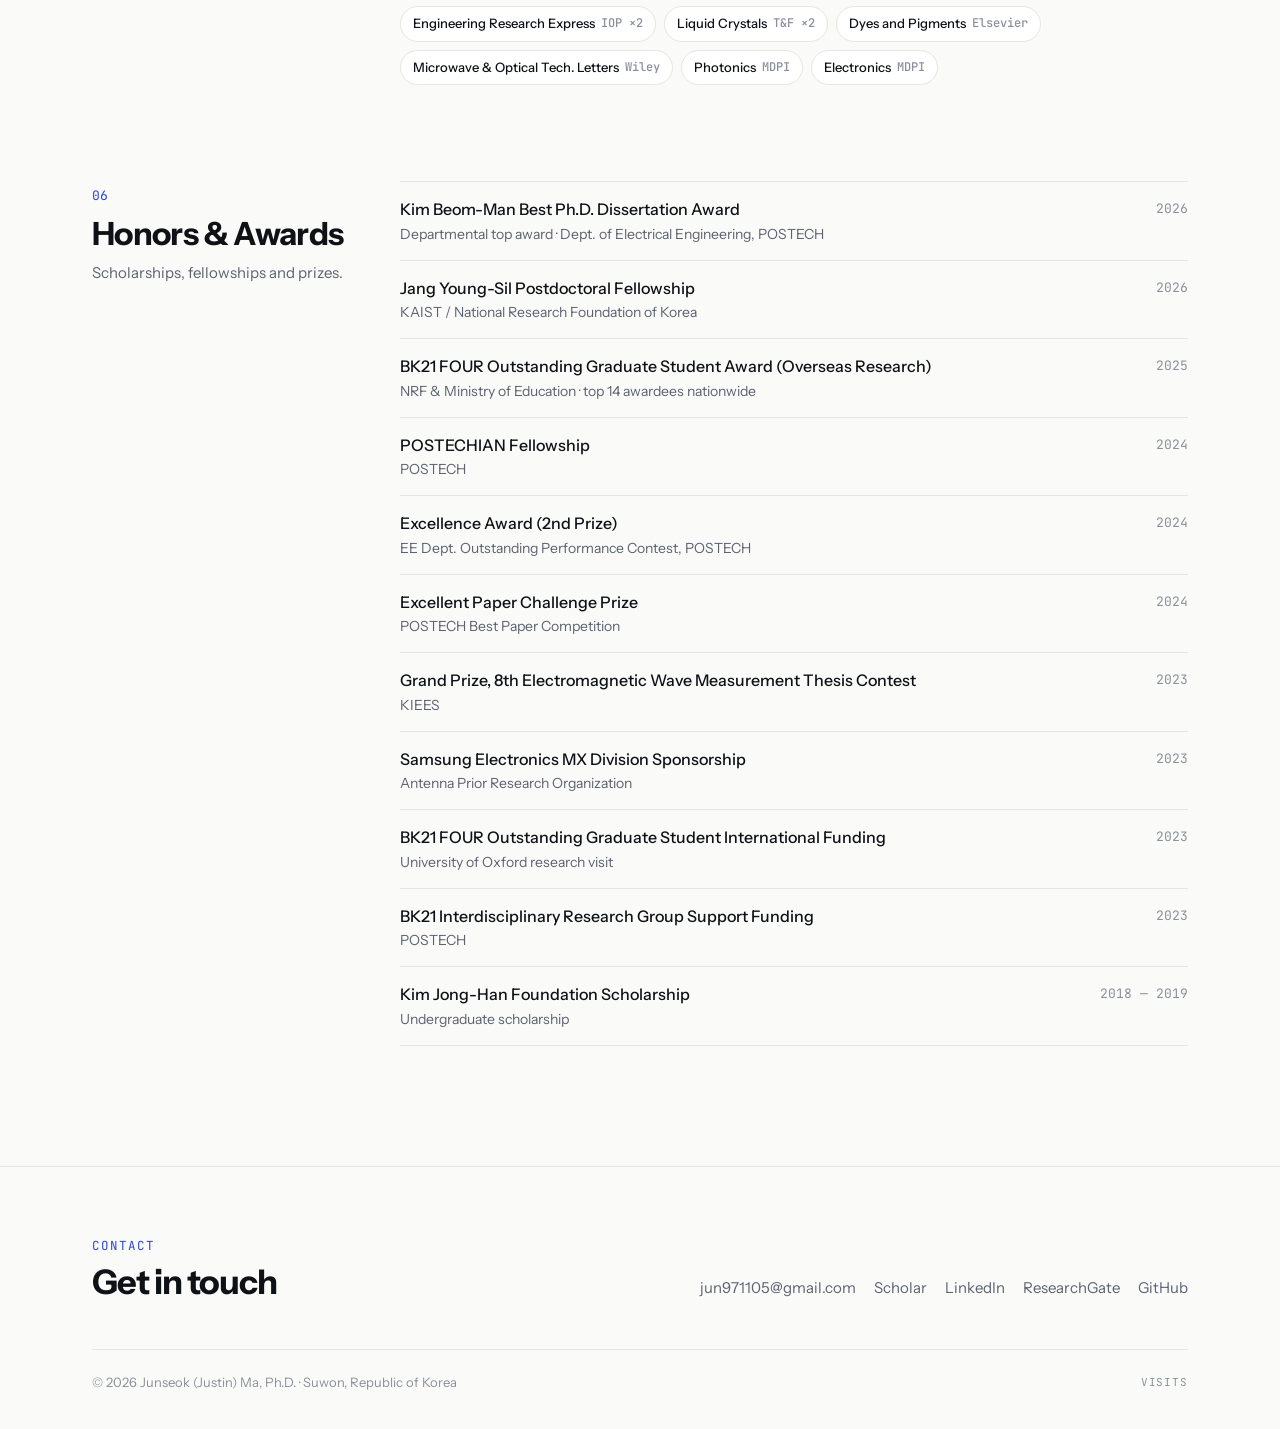
==== commit 073081d3: "J27 accepted in Laser & Photonics Reviews; update counts" ====
--- a/index.html
+++ b/index.html
@@ -79,7 +79,7 @@
   <!-- Stats -->
   <div class="container">
     <div class="stats stats--5" data-stats>
-      <div class="stat"><div class="stat-num" data-count="24">24</div><div class="stat-label">Peer-reviewed journal articles</div><div class="stat-sub">+4 under review</div><span class="stat-bar" aria-hidden="true"></span></div>
+      <div class="stat"><div class="stat-num" data-count="25">25</div><div class="stat-label">Peer-reviewed journal articles</div><div class="stat-sub">+3 under review</div><span class="stat-bar" aria-hidden="true"></span></div>
       <div class="stat"><div class="stat-num" data-count="12">12</div><div class="stat-label">Conference presentations</div><div class="stat-sub">International &amp; domestic</div><span class="stat-bar" aria-hidden="true"></span></div>
       <div class="stat"><div class="stat-num" data-count="1">1</div><div class="stat-label">Patent application</div><div class="stat-sub">Korea · 2026</div><span class="stat-bar" aria-hidden="true"></span></div>
       <div class="stat"><div class="stat-num" data-count="11">11</div><div class="stat-label">Honors, fellowships &amp; awards</div><div class="stat-sub">2018 — 2026</div><span class="stat-bar" aria-hidden="true"></span></div>
